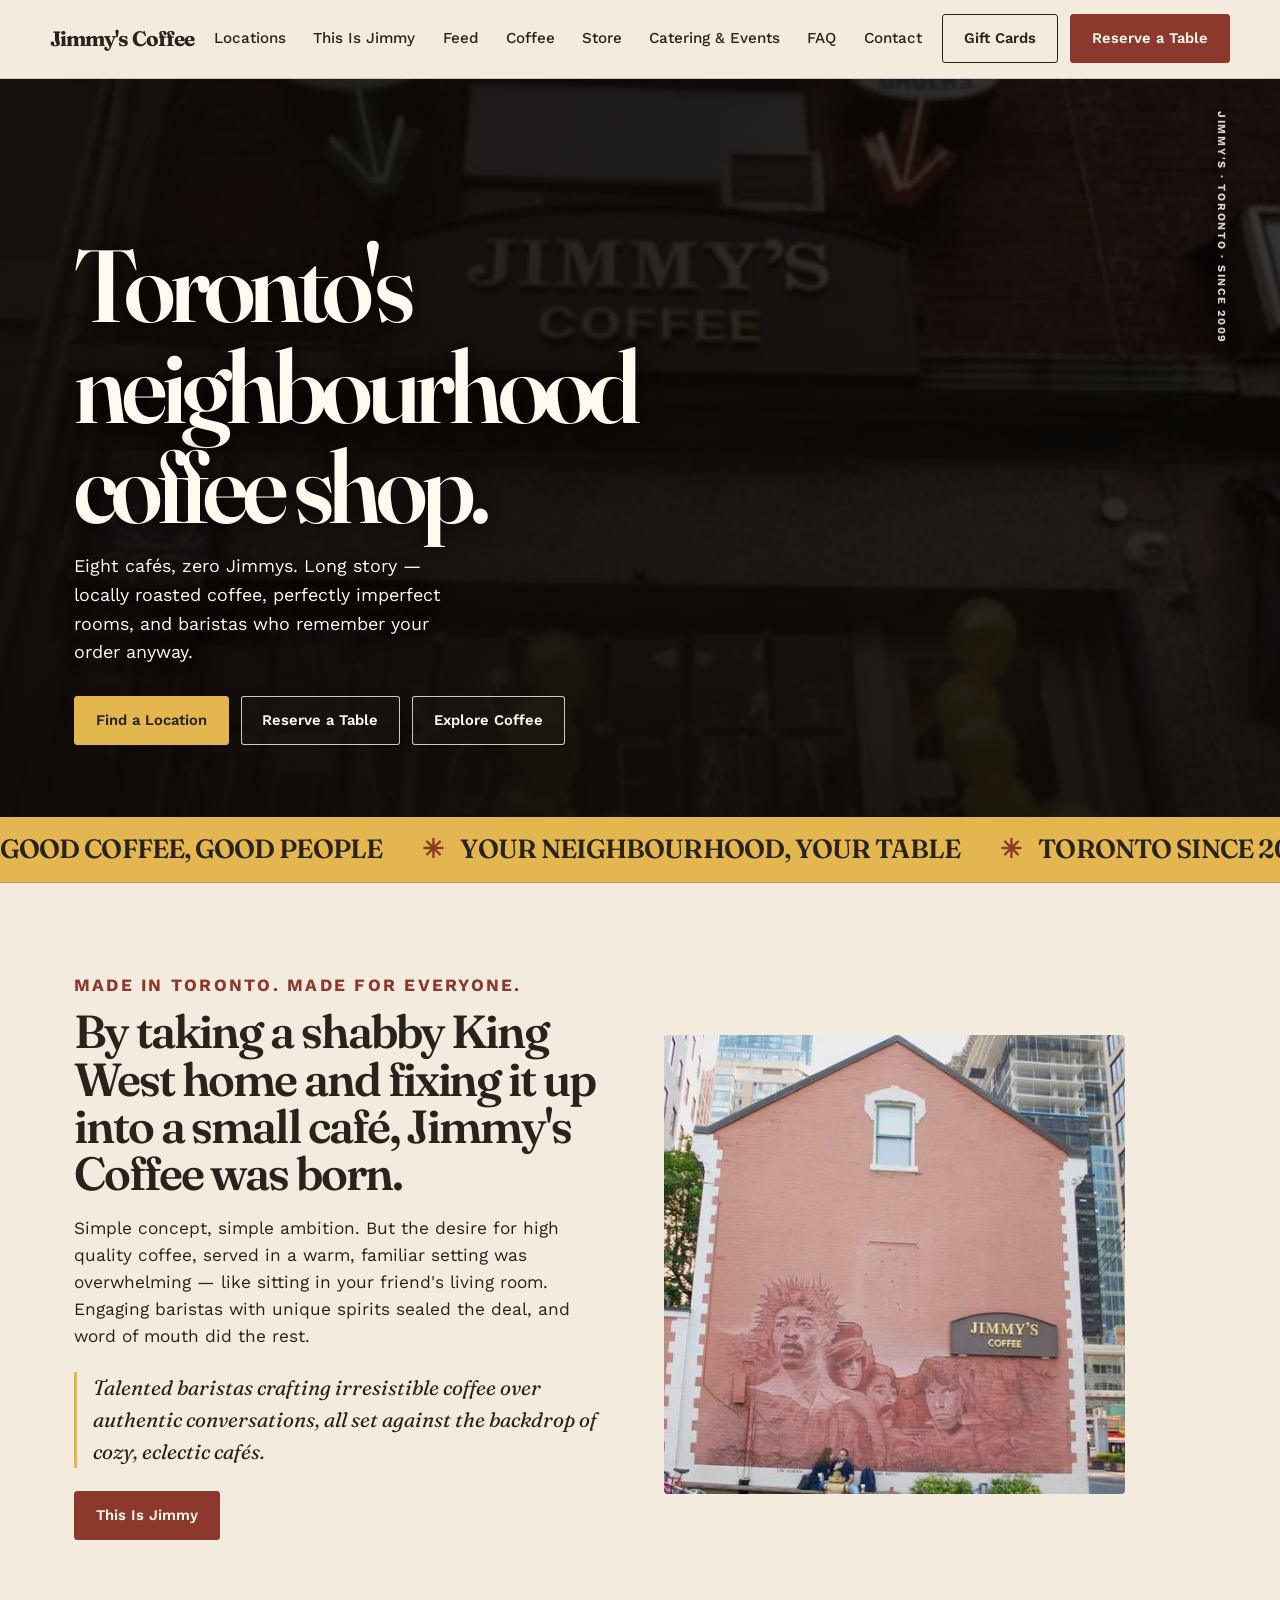
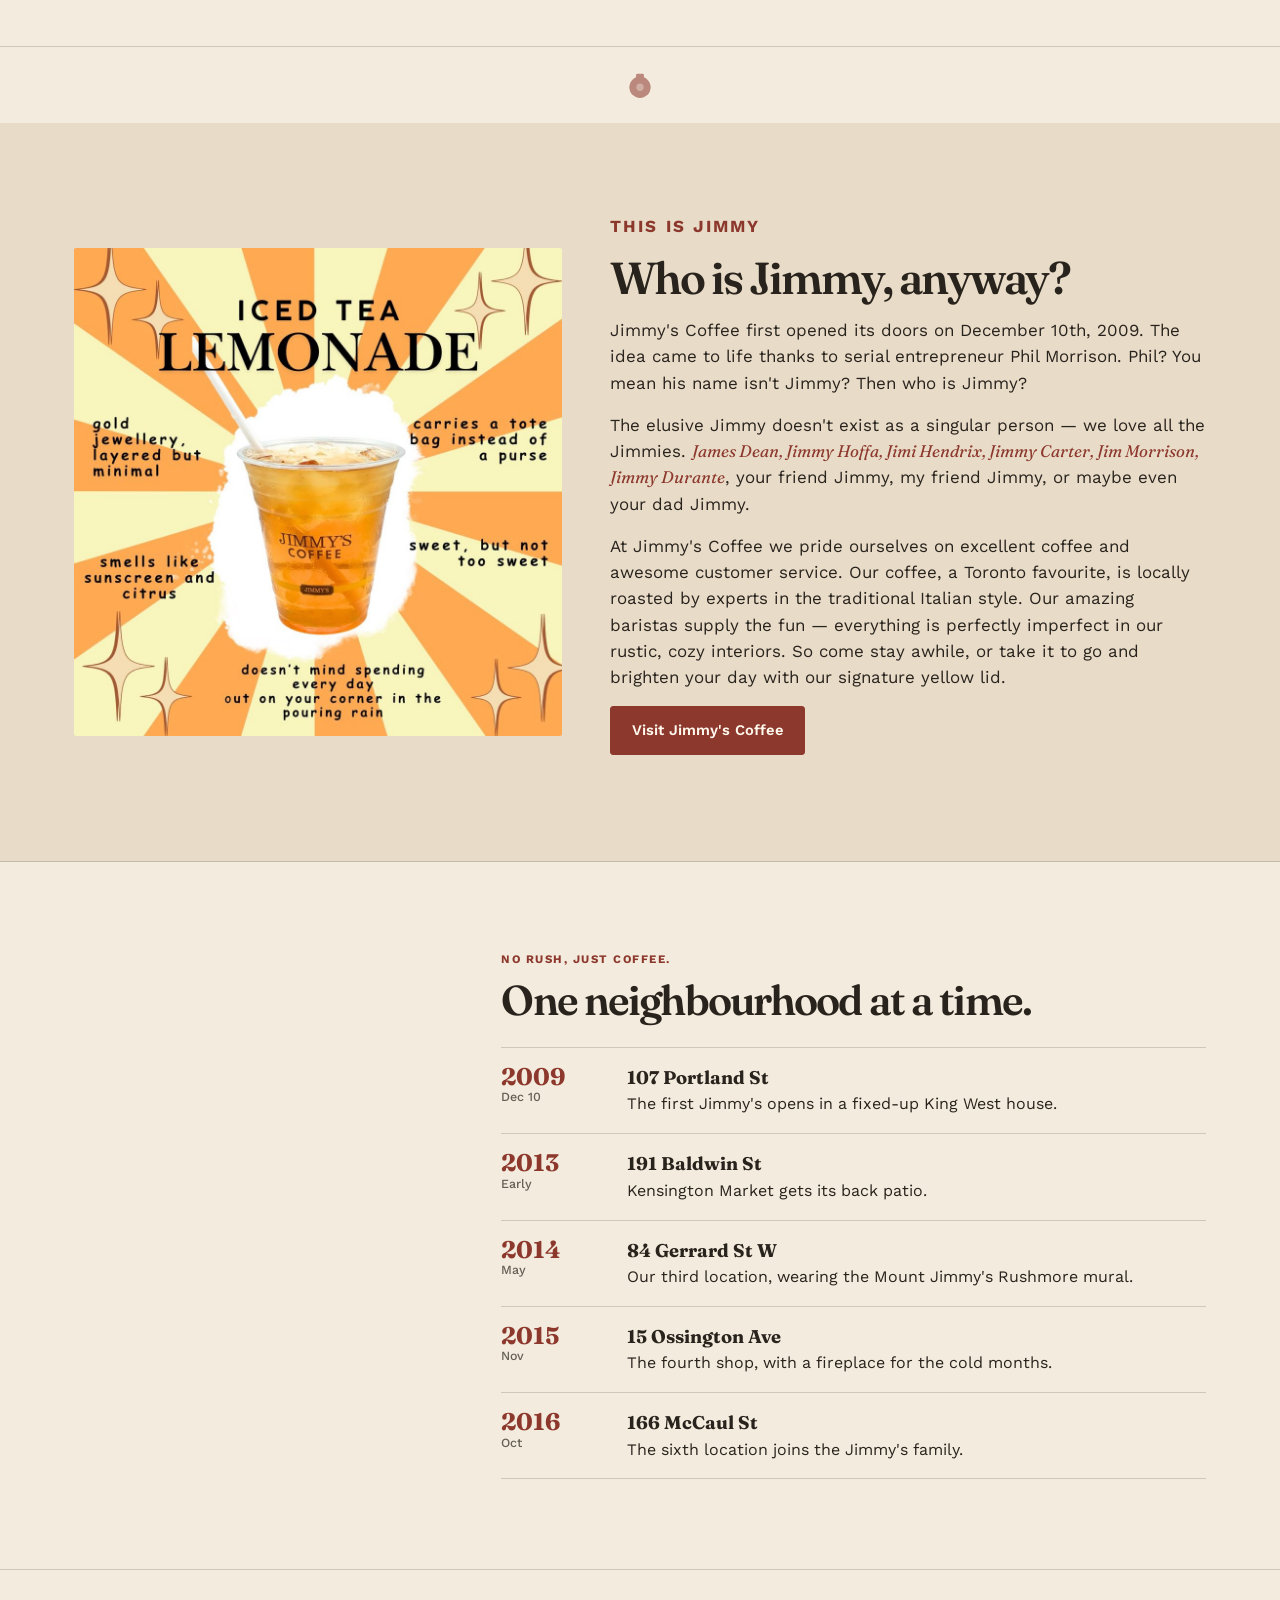
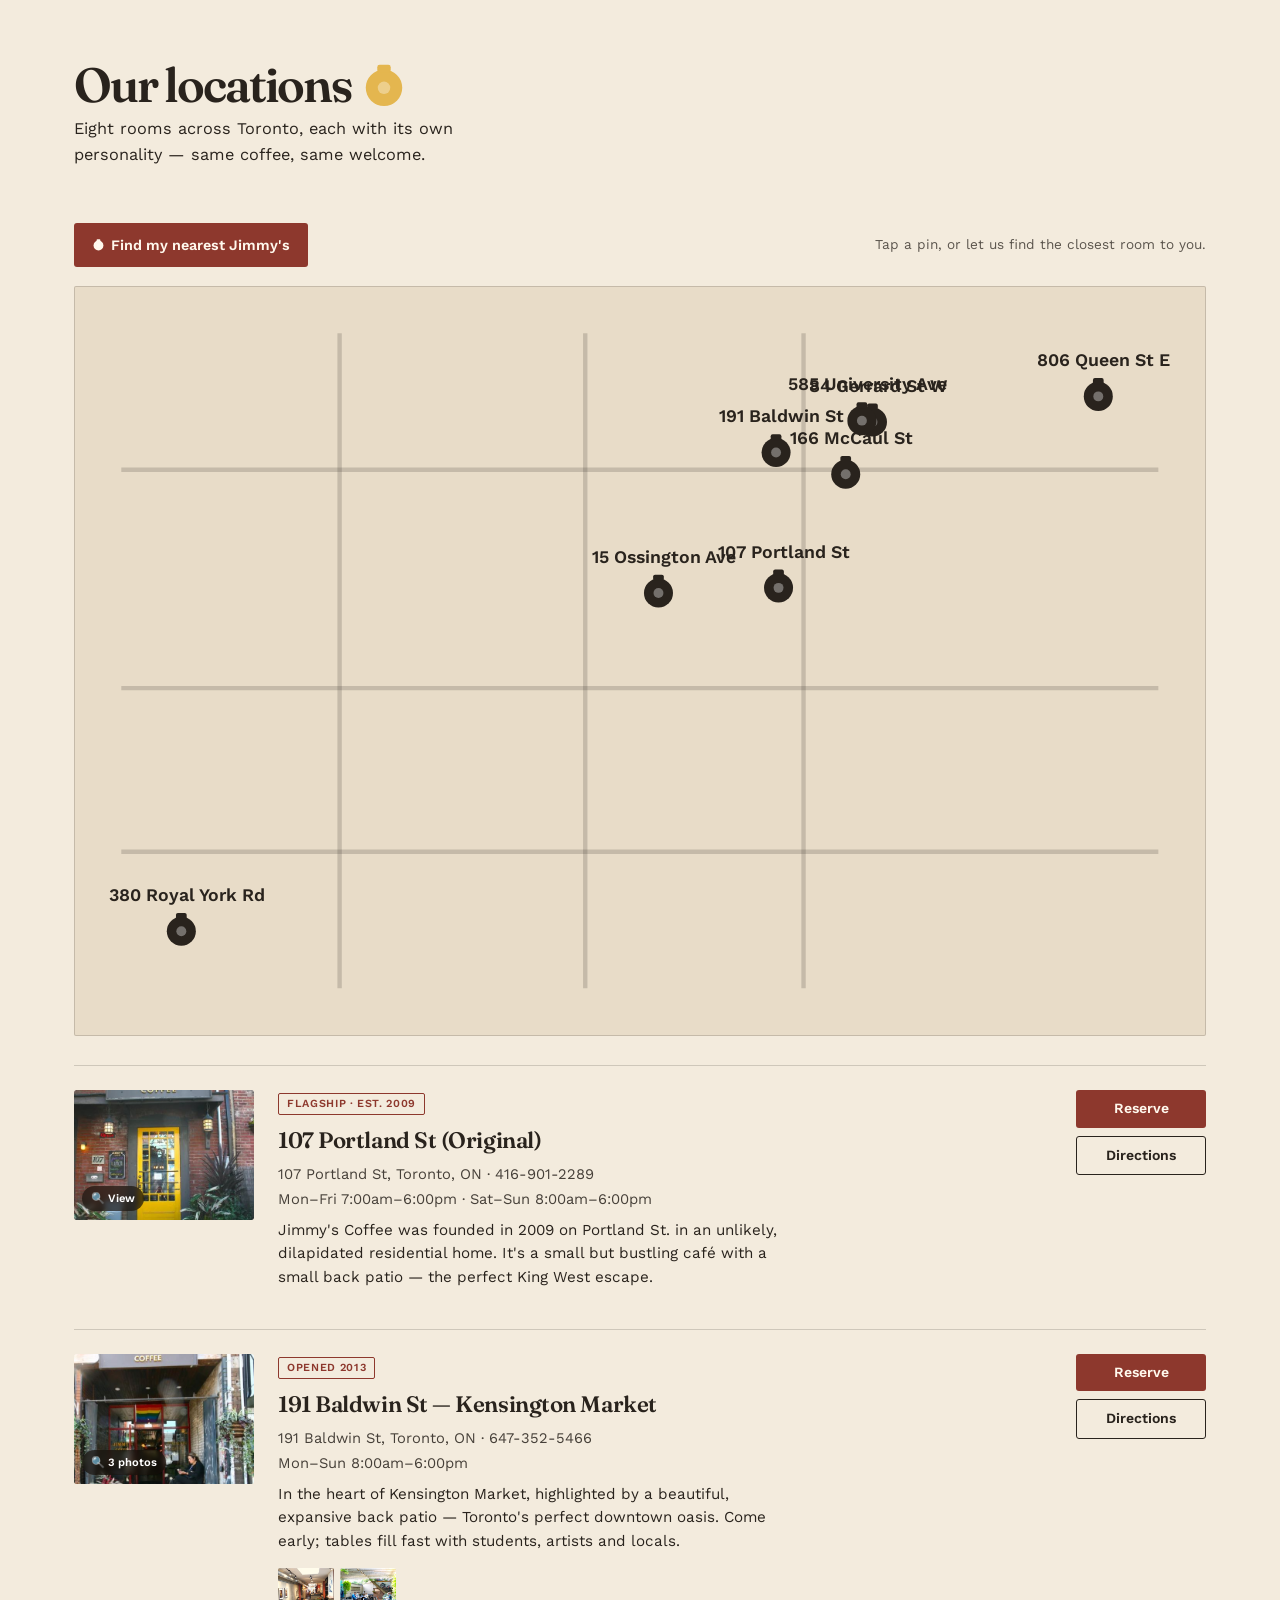
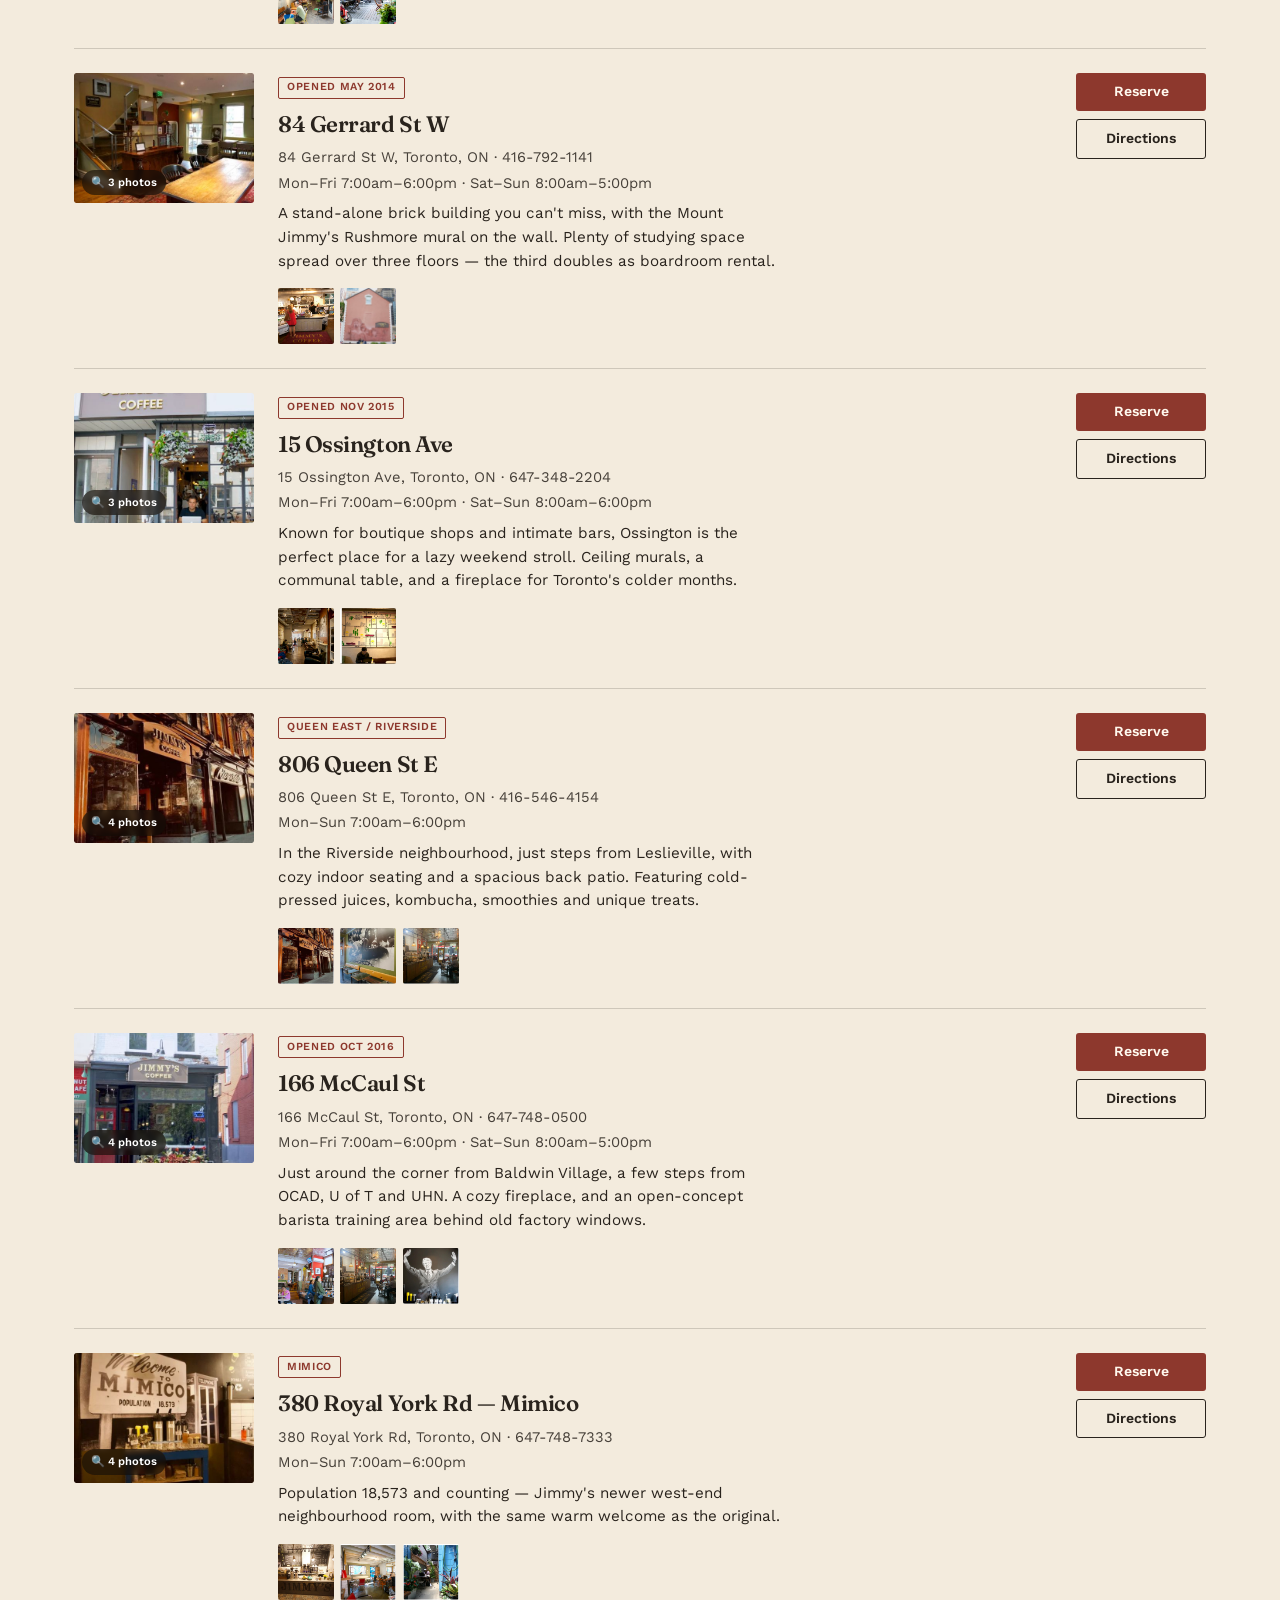
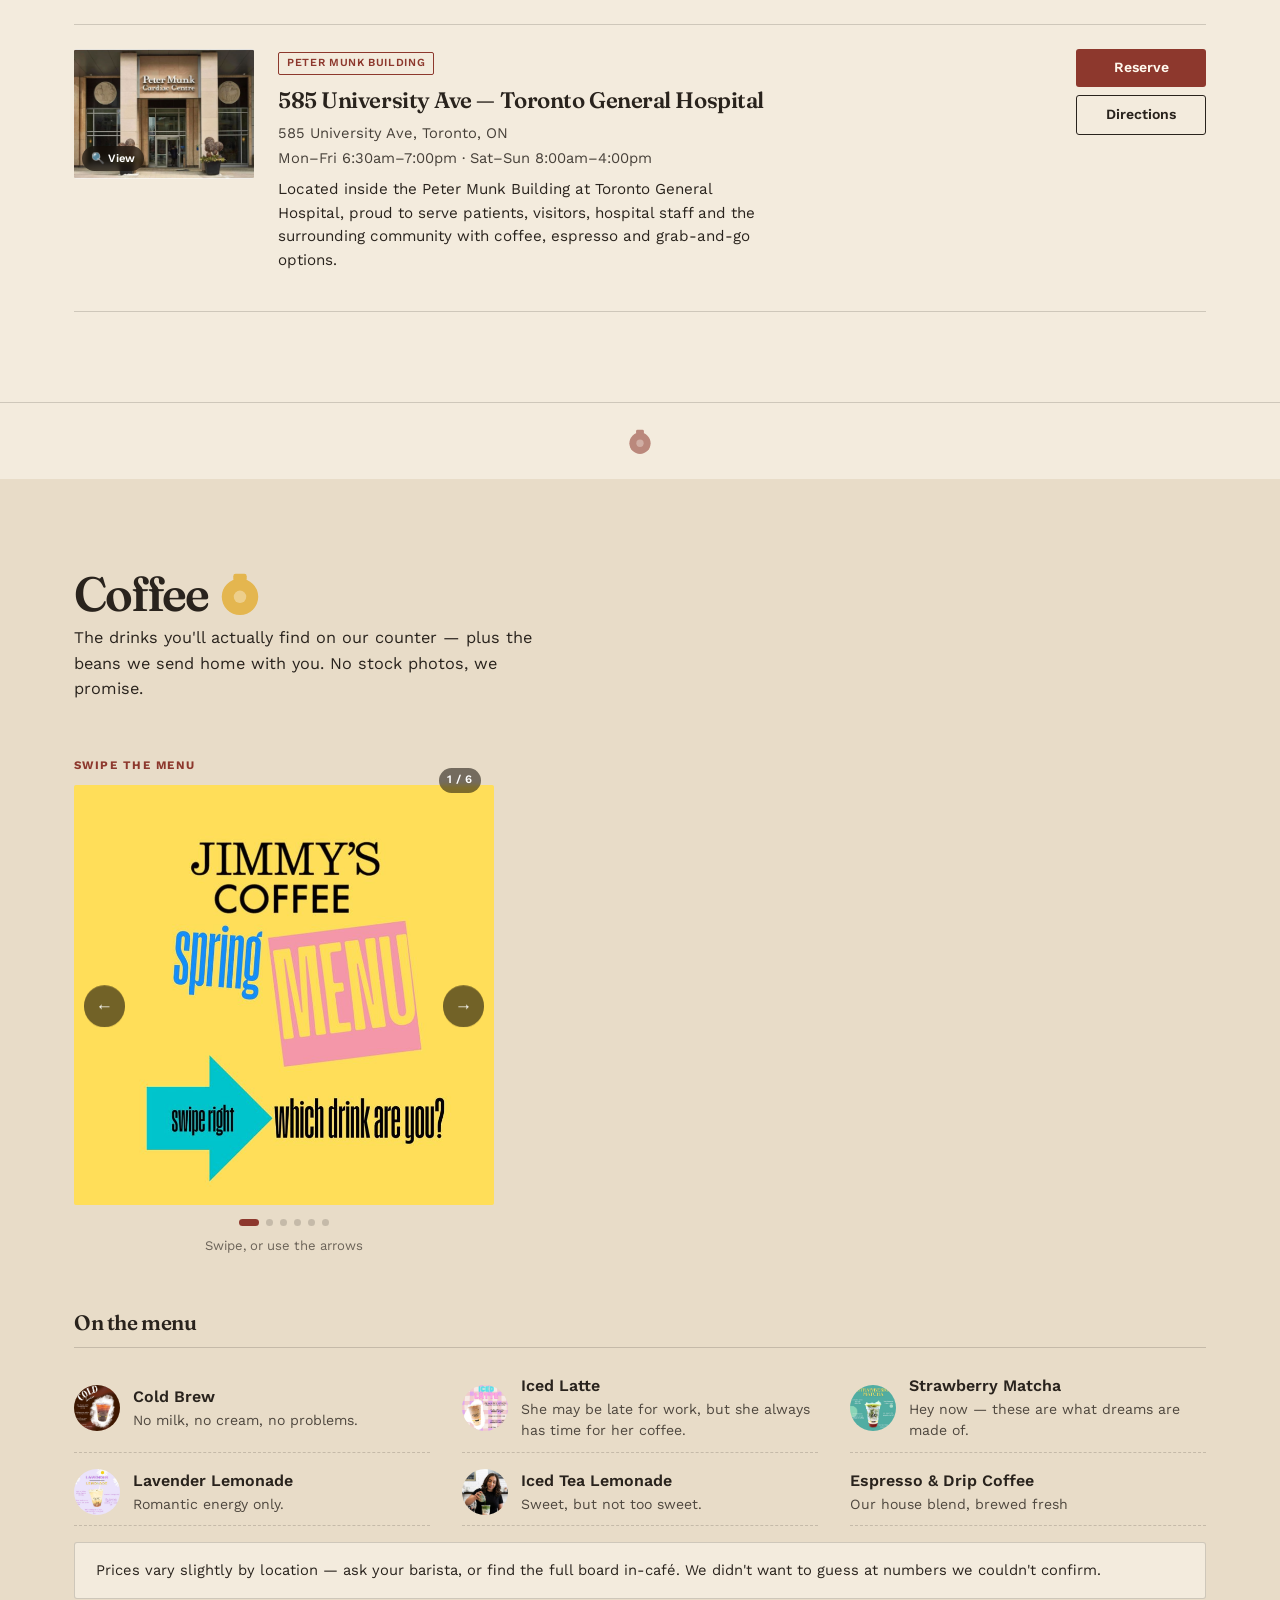
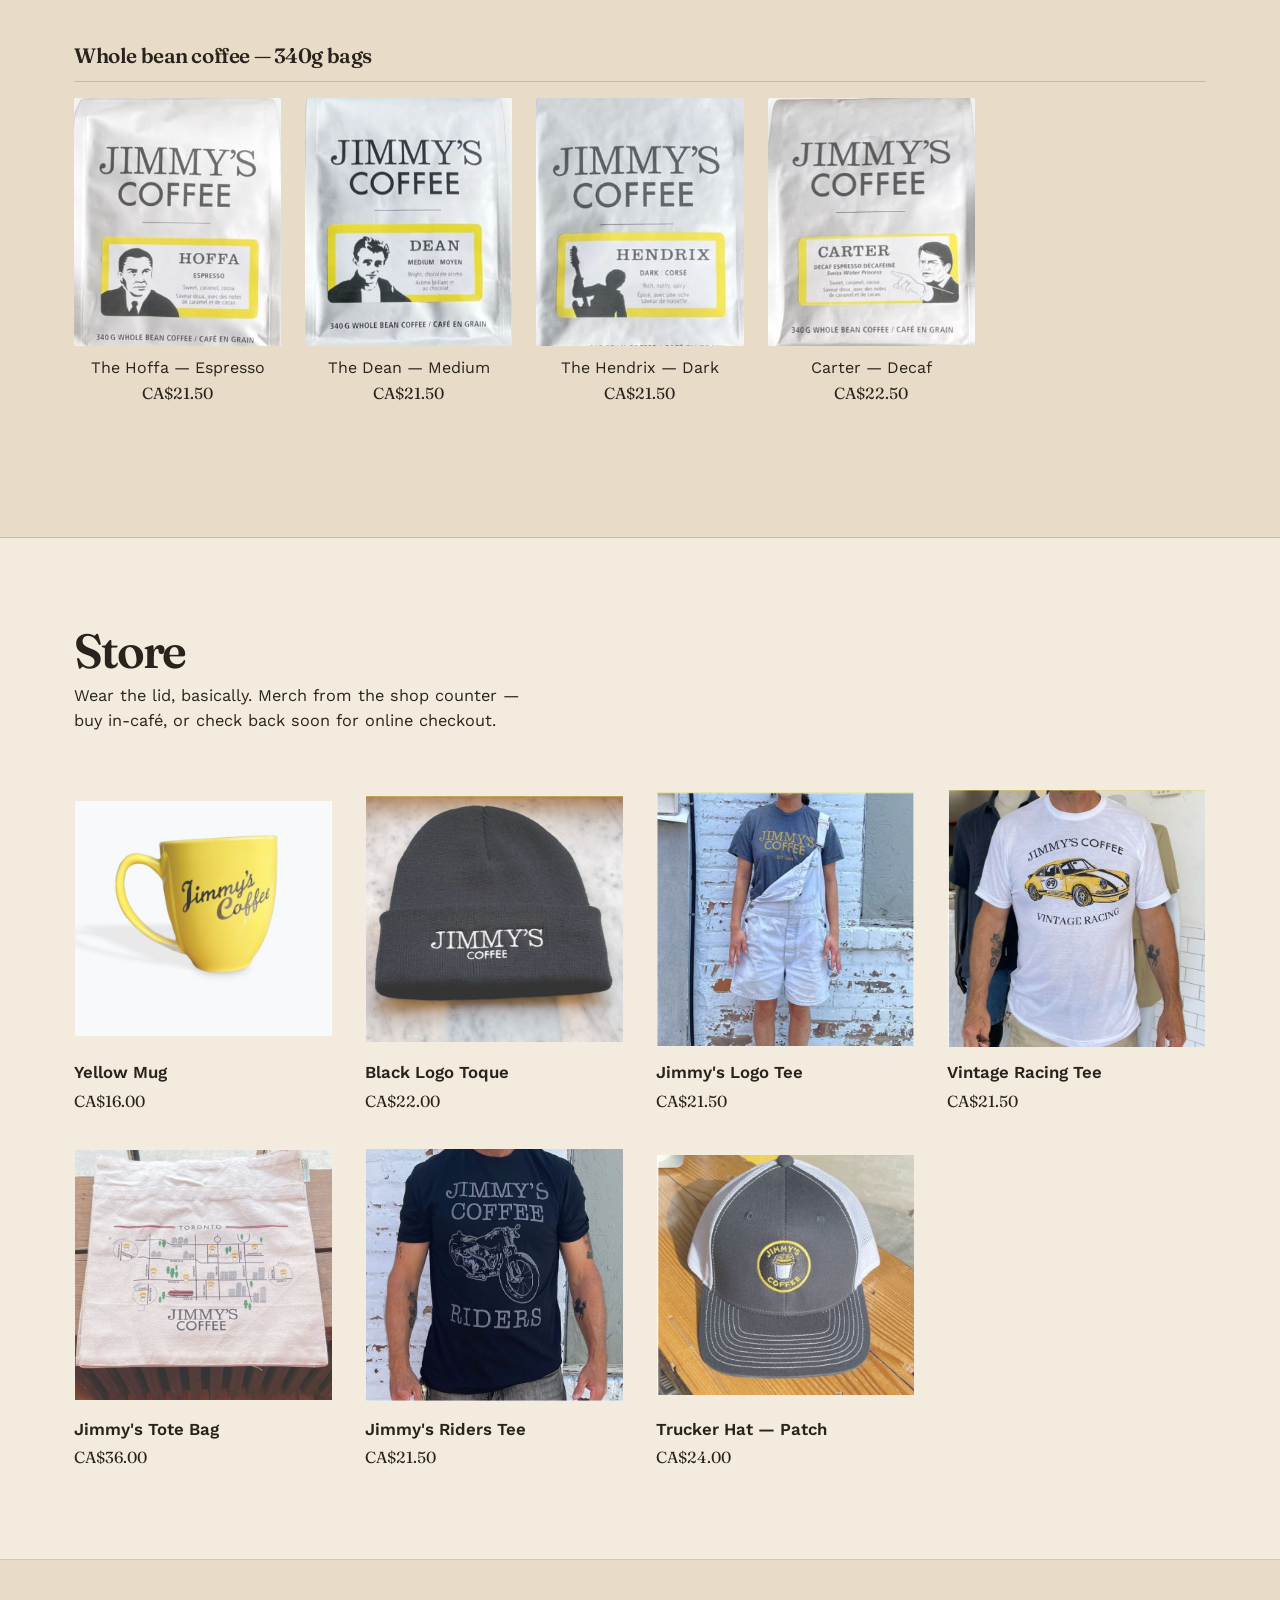
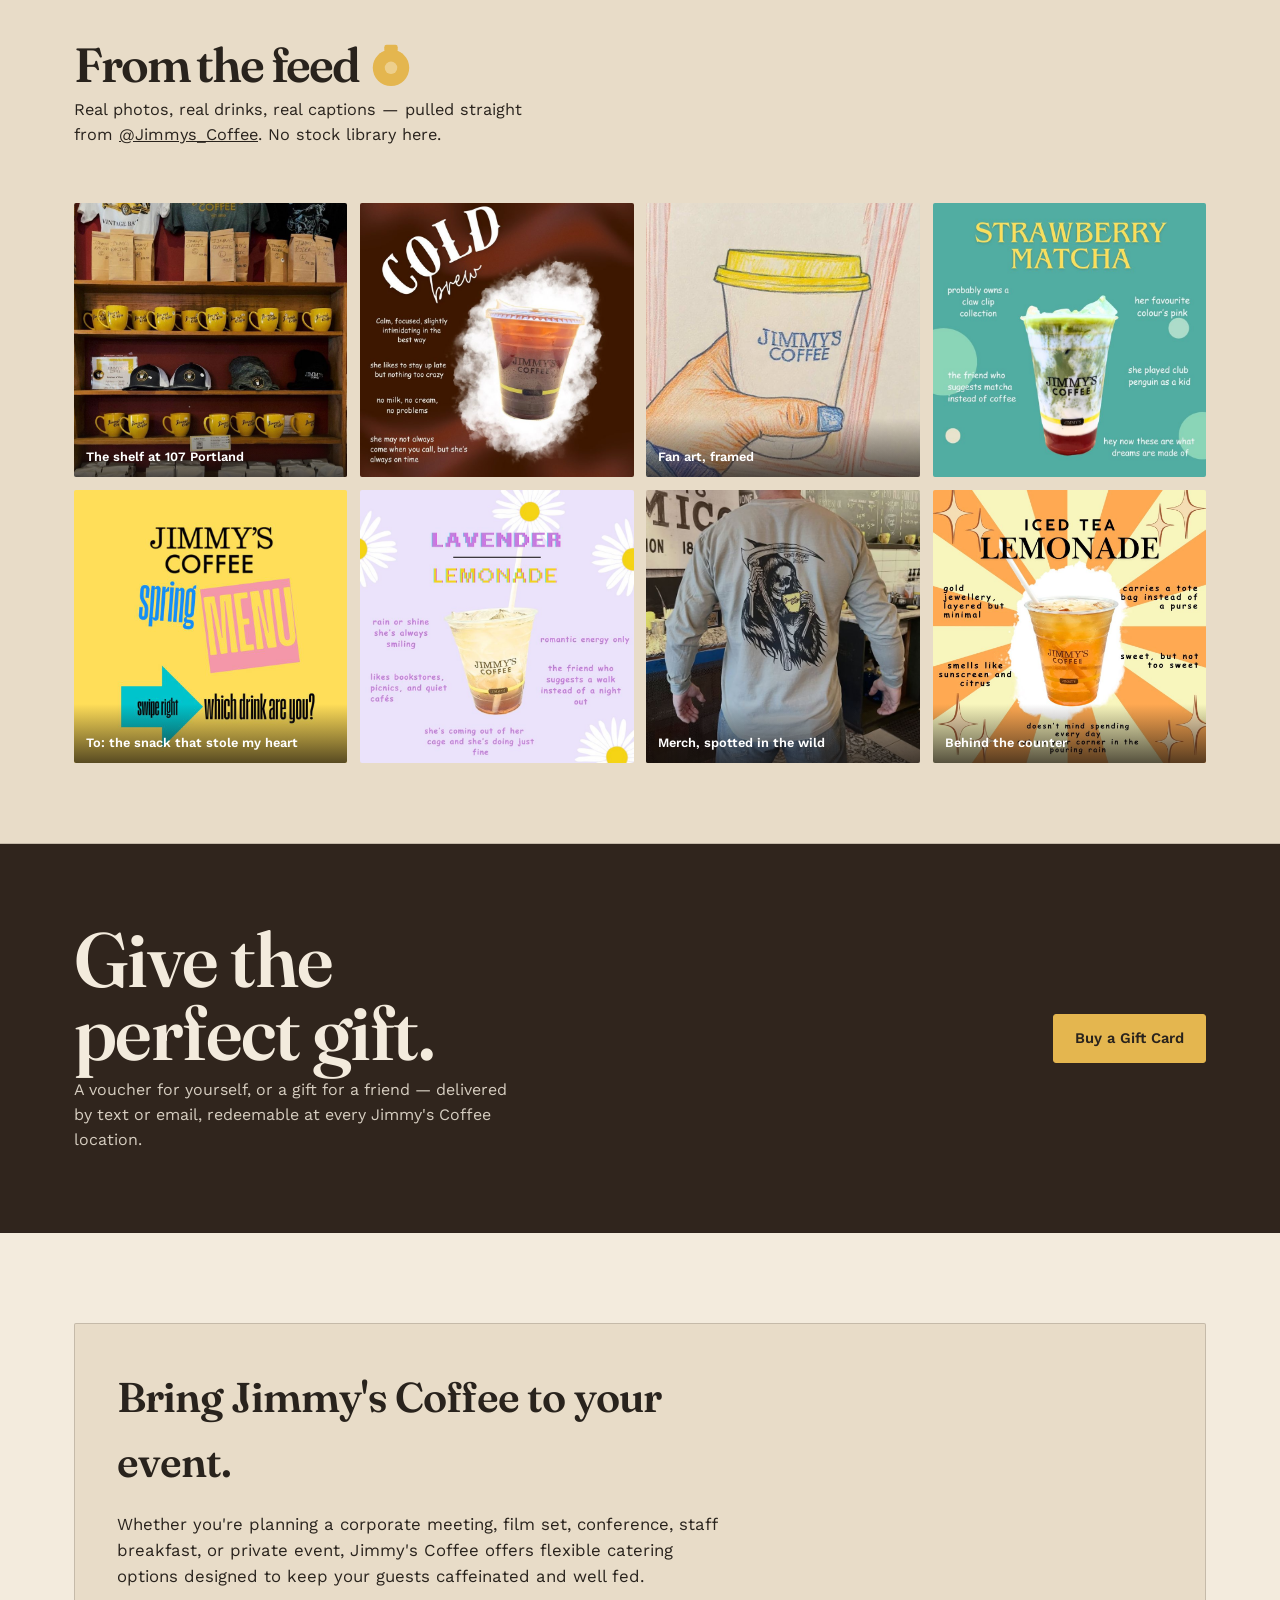
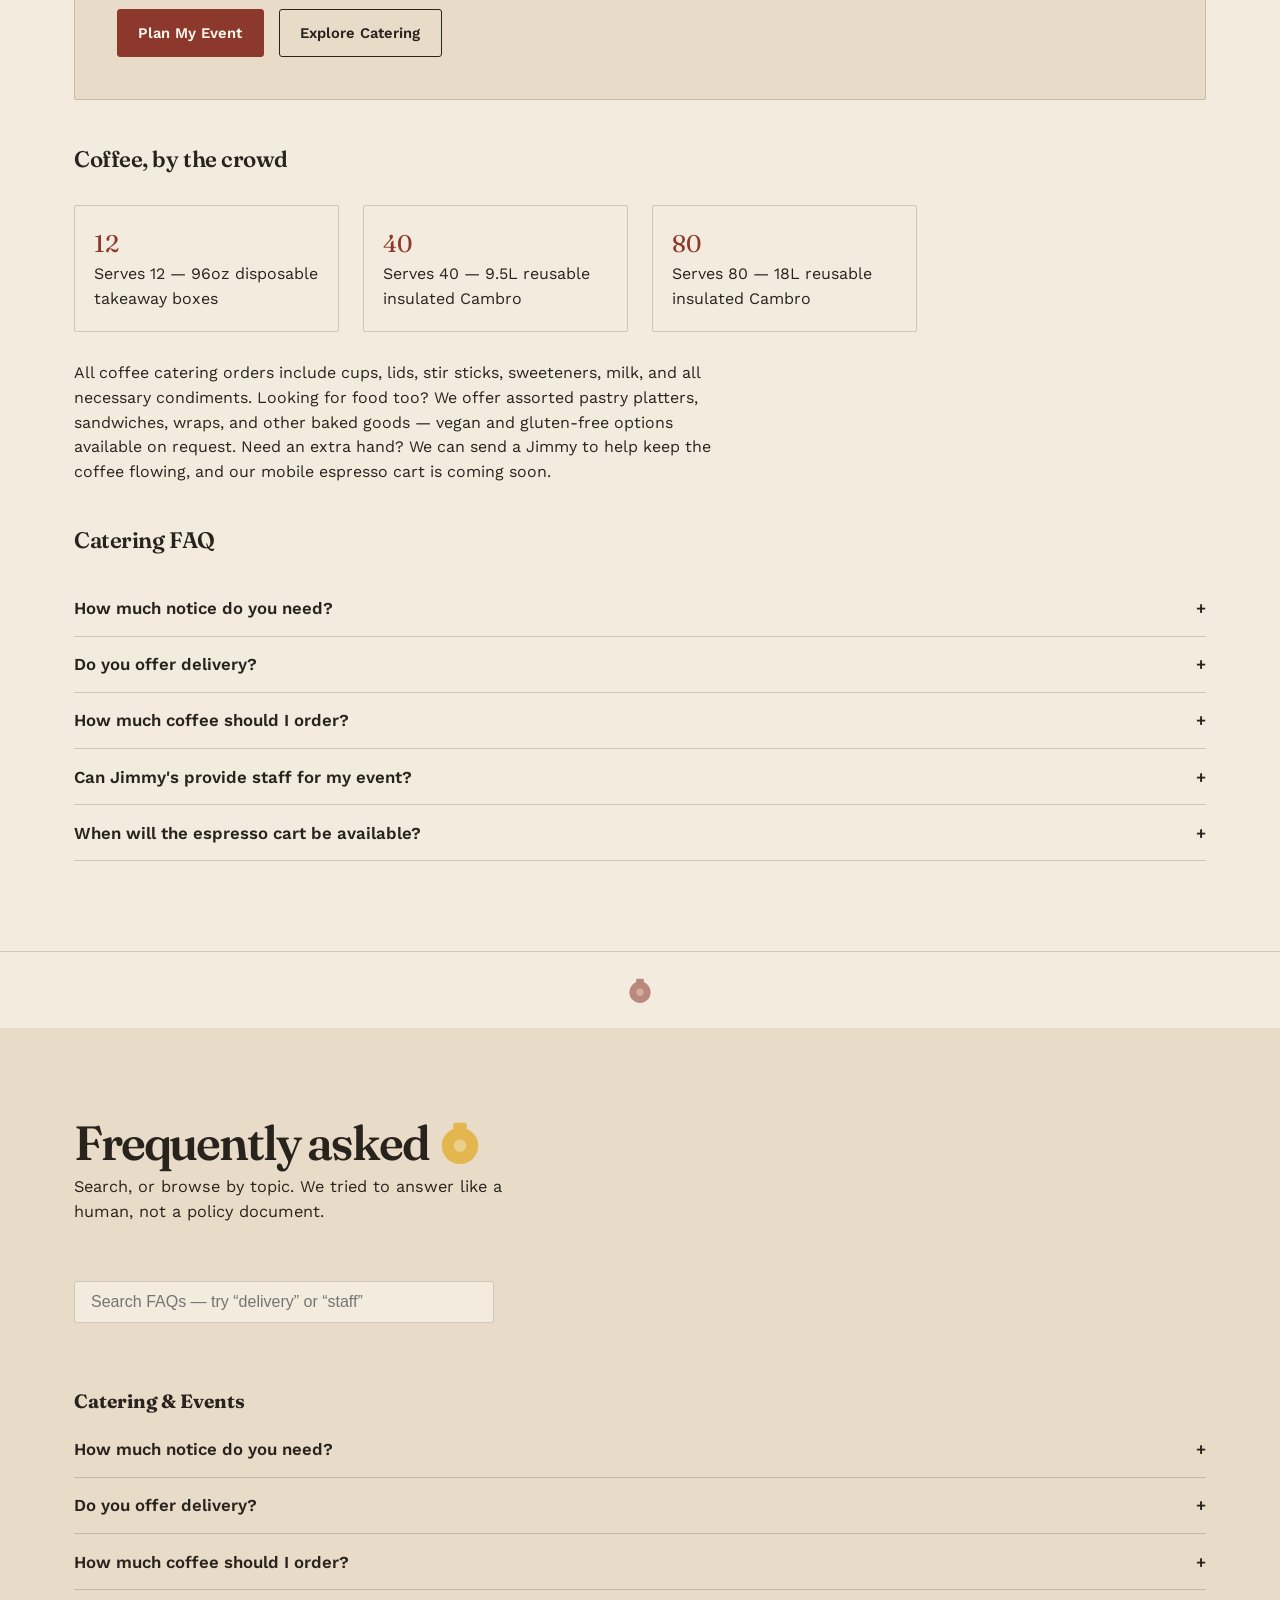
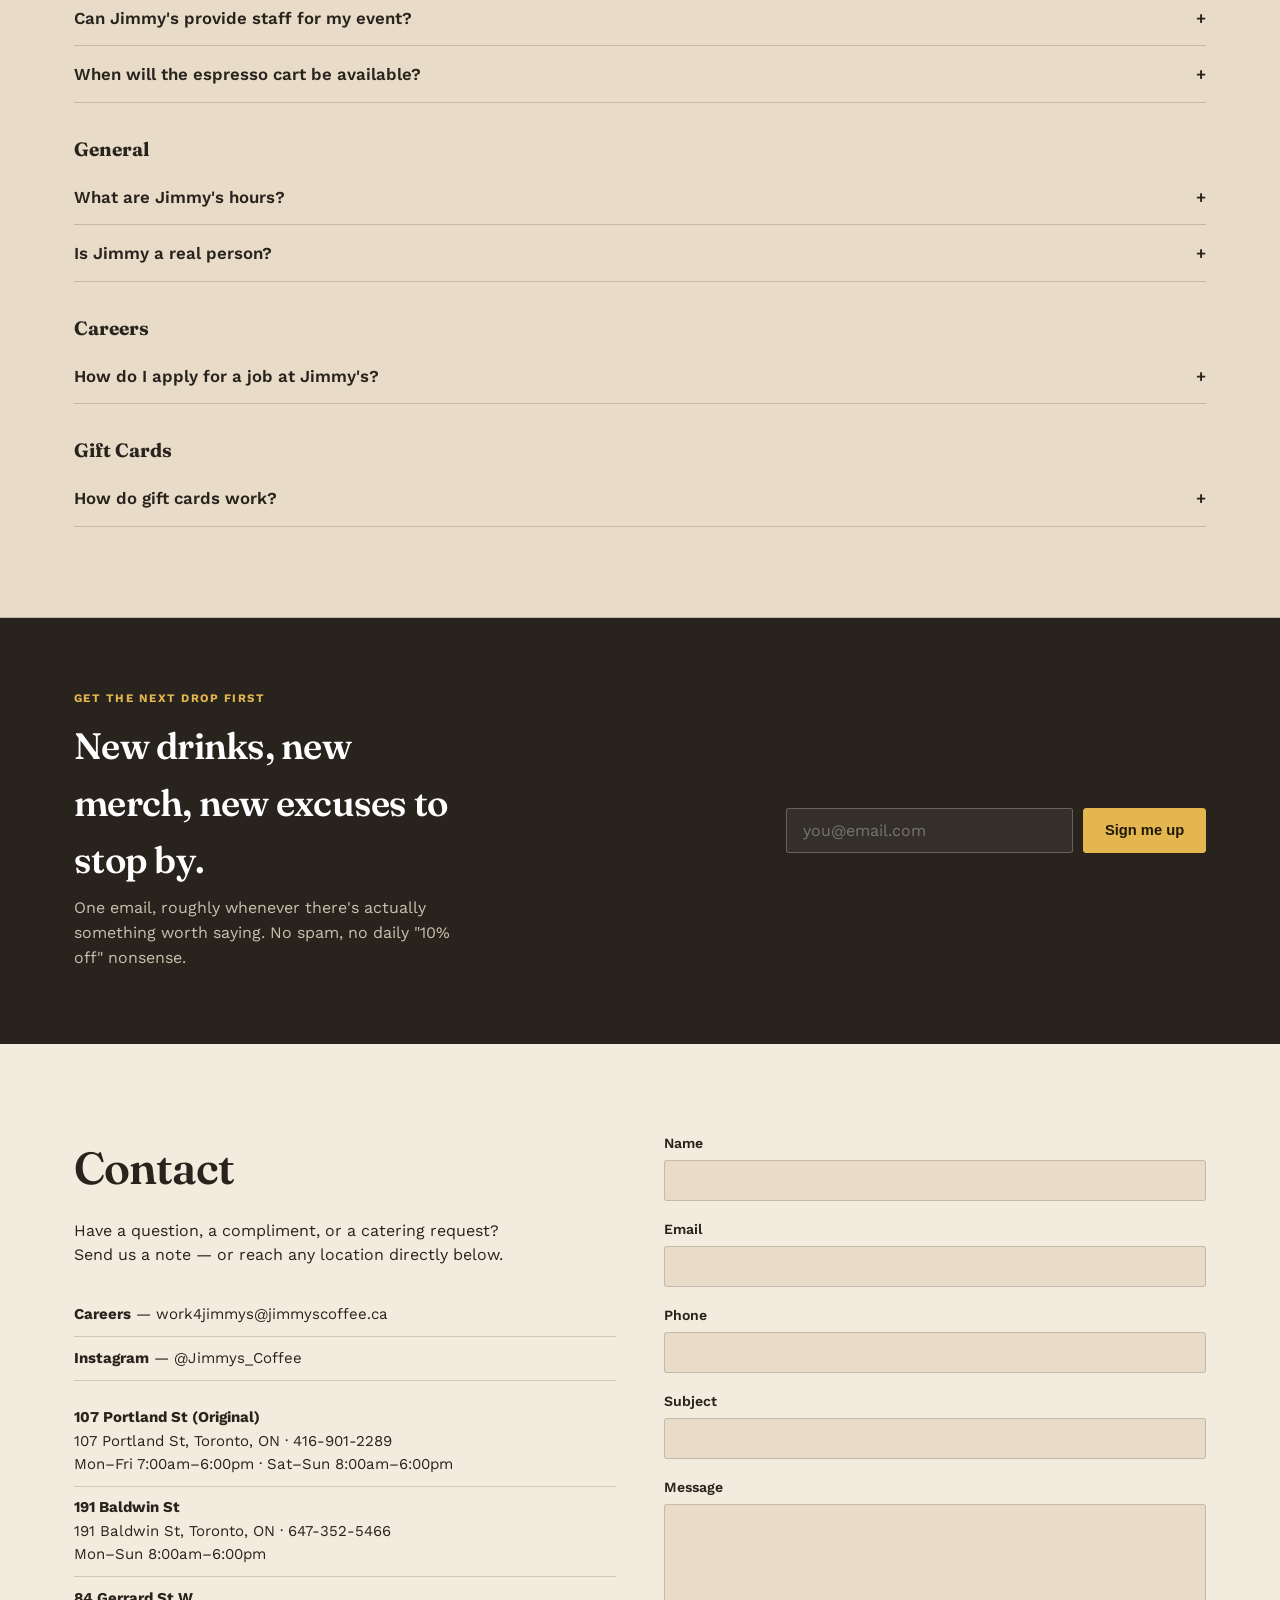
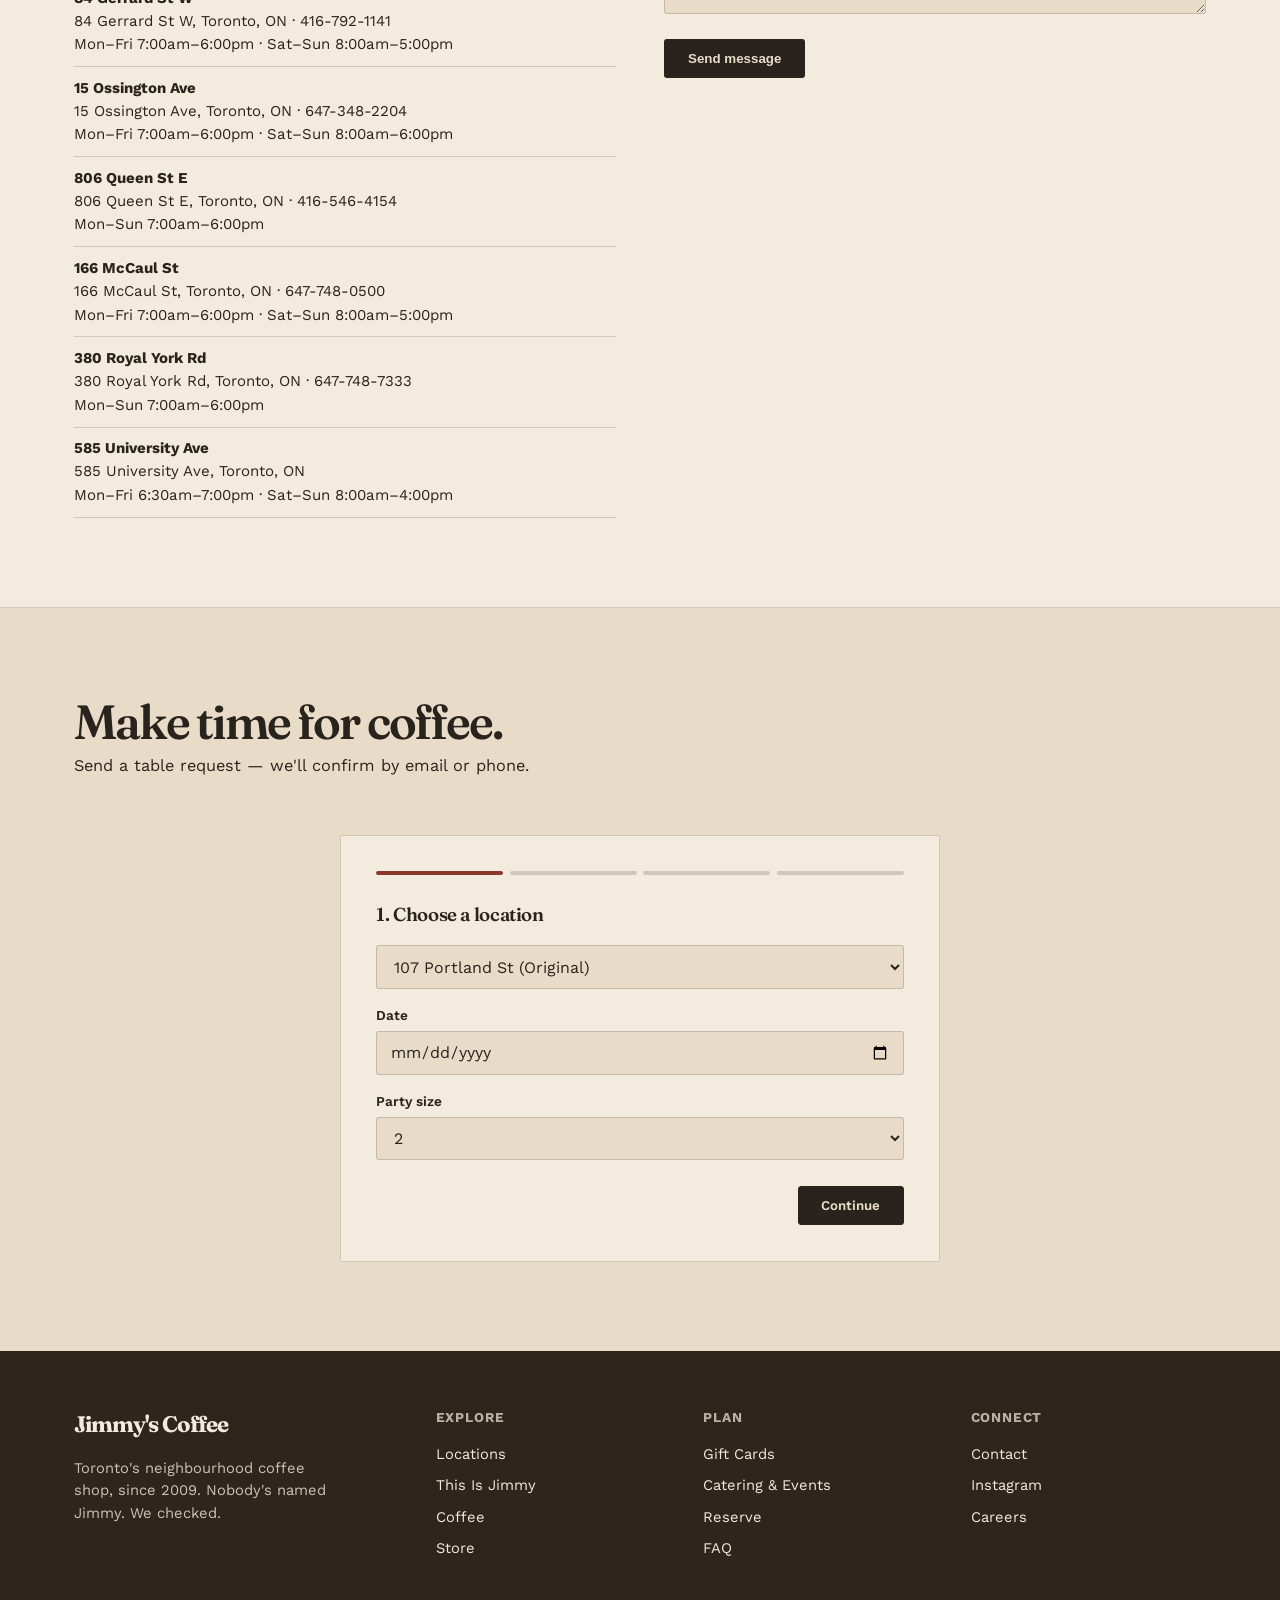
==== index.html @ 9bedfaf7 "Force hero text visibility above background graphics" ====
<!DOCTYPE html>
<html lang="en">
<head>
<meta charset="utf-8">
<meta name="viewport" content="width=device-width, initial-scale=1, viewport-fit=cover">
<title>Jimmy's Coffee — Toronto's Neighbourhood Coffee Shop</title>
<meta name="description" content="Jimmy's Coffee — eight neighbourhood cafés across Toronto since 2009. Locally roasted coffee, catering, gift cards, and a place to sit a while.">
<link rel="icon" href="data:image/svg+xml,<svg xmlns=%22http://www.w3.org/2000/svg%22 viewBox=%220 0 100 100%22><text y=%22.9em%22 font-size=%2290%22>☕</text></svg>">
<meta property="og:title" content="Jimmy's Coffee — Toronto's Neighbourhood Coffee Shop">
<meta property="og:description" content="Eight cafés across Toronto since 2009. Find a location, see the menu, or reserve a table.">
<meta property="og:image" content="images/hero.jpg">
<meta property="og:type" content="website">
<meta name="theme-color" content="#221B12">
<link rel="preconnect" href="https://fonts.googleapis.com">
<link rel="preconnect" href="https://fonts.gstatic.com" crossorigin>
<link href="https://fonts.googleapis.com/css2?family=Fraunces:opsz,wght@9..144,400;9..144,500;9..144,600;9..144,700&family=Work+Sans:wght@400;500;600;700&display=swap" rel="stylesheet">
<style>
:root{
  --cream:#F4ECDD; --paper:#FBF6EC; --ink:#221B12; --yellow:#F0B429; --brick:#B23B2E;
  --brown:#6B4A31; --line:rgba(34,27,18,.16);
  box-sizing:border-box; padding-top:env(safe-area-inset-top,0px); padding-bottom:env(safe-area-inset-bottom,0px);
}
@media (prefers-color-scheme:dark){
  :root:not([data-theme="light"]){--cream:#1B1712; --paper:#211B14; --ink:#F4ECDD; --line:rgba(244,236,221,.18)}
}
:root[data-theme="dark"]{--cream:#1B1712; --paper:#211B14; --ink:#F4ECDD; --line:rgba(244,236,221,.18)}
html{scroll-padding-top:76px}
*,*::before,*::after{box-sizing:inherit}
body{margin:0;background:var(--cream);color:var(--ink);font-family:"Work Sans",sans-serif;line-height:1.55}
h1,h2,h3,.display{font-family:"Fraunces",Georgia,serif;font-weight:600;letter-spacing:-.02em}
a{color:inherit}
img{max-width:100%;display:block}
:focus-visible{outline:3px solid var(--brick);outline-offset:2px}
.wrap{max-width:1180px;margin:0 auto;padding:0 1.5rem}
section{scroll-margin-top:76px}

/* NAV */
header.site{position:sticky;top:0;z-index:50;background:var(--cream);border-bottom:1px solid var(--line);transition:box-shadow .25s ease}
header.site.scrolled{box-shadow:0 4px 18px rgba(0,0,0,.08)}
.reveal{opacity:1;transform:none;transition:opacity .6s ease,transform .6s ease}
.reveal.in{opacity:1;transform:none}
@media (prefers-reduced-motion:reduce){.reveal{opacity:1;transform:none;transition:none}}
.nav{display:flex;align-items:center;justify-content:space-between;padding:.9rem 0}
.brand{font-family:"Fraunces",serif;font-weight:700;font-size:1.3rem;text-decoration:none;letter-spacing:-.01em}
.navlinks{display:flex;gap:1.7rem;list-style:none;margin:0;padding:0;align-items:center}
.navlinks a{text-decoration:none;font-size:.95rem;font-weight:500}
.navlinks a:hover{color:var(--brick)}
.cta{background:var(--ink);color:var(--paper);padding:.75rem 1.3rem;border-radius:3px;font-weight:600;text-decoration:none;font-size:.92rem;border:1px solid var(--ink);display:inline-flex;align-items:center;min-height:44px;touch-action:manipulation}
.cta.outline{background:transparent;color:var(--ink)}
.navright{display:flex;gap:.8rem;align-items:center}
.burger{display:none;background:none;border:0;font-size:1.5rem;cursor:pointer;color:var(--ink);width:44px;height:44px;align-items:center;justify-content:center}
.mobile-panel{display:none;position:fixed;inset:0;background:var(--cream);z-index:60;padding:1.5rem;flex-direction:column}
.mobile-panel.open{display:flex}
.mobile-panel ul{list-style:none;padding:0;margin:2rem 0;display:flex;flex-direction:column;gap:1.4rem;font-family:"Fraunces",serif;font-size:1.6rem}
.mobile-panel a{text-decoration:none}
.mobile-close{align-self:flex-end;background:none;border:0;font-size:1.8rem;cursor:pointer}
@media (max-width:880px){
  .navlinks{display:none}
  .burger{display:flex}
  .navright .cta.outline{display:none}
}

/* HERO */
.hero{position:relative;min-height:86vh;max-height:900px;display:flex;align-items:flex-end;overflow:hidden}
@media (max-width:600px) and (max-height:700px){.hero{min-height:100svh}}
.hero::after{content:"";position:absolute;left:0;right:0;bottom:0;height:40%;background:linear-gradient(to bottom, rgba(0,0,0,0), rgba(0,0,0,.55));pointer-events:none}
.hero img{position:absolute;inset:0;width:100%;height:100%;object-fit:cover;filter:brightness(.55)}
.hero-inner{position:relative;color:#F4ECDD;padding:3.5rem 0 4rem;width:100%}
.hero h1{font-size:clamp(2.6rem,7vw,5.2rem);line-height:.98;margin:0 0 1rem;color:#fff}
.hero p{max-width:38ch;font-size:1.2rem;margin:0 0 1.8rem;color:#f1e9d8}
.hero-ctas{display:flex;gap:.9rem;flex-wrap:wrap}
.hero .cta{background:var(--yellow);color:#201804;border-color:var(--yellow)}
.hero .cta.outline{background:transparent;color:#fff;border-color:#fff}

/* STORY */
.story{padding:5rem 0;border-bottom:1px solid var(--line)}
.story-grid{display:grid;grid-template-columns:1fr 1fr;gap:3rem;align-items:center}
.eyebrow{font-weight:600;color:var(--brick);margin:0 0 .6rem;font-size:.95rem}
.story h2{font-size:clamp(2rem,4vw,2.9rem);margin:0 0 1.1rem}
.story p{font-size:1.08rem;max-width:52ch}
.story blockquote{margin:1.4rem 0 0;font-family:"Fraunces",serif;font-style:italic;font-size:1.3rem;border-left:3px solid var(--yellow);padding-left:1rem}

/* JIMMY SECTION */
.jimmy{padding:5rem 0;background:var(--paper);border-bottom:1px solid var(--line)}
.jimmy-grid{display:grid;grid-template-columns:.9fr 1.1fr;gap:3rem;align-items:center}
.jimmy img{border-radius:3px}
.jimmy h2{font-size:clamp(2rem,4vw,2.8rem);margin:0 0 1rem}
.jimmy p{font-size:1.06rem;max-width:56ch;margin:0 0 1rem}
.names{font-family:"Fraunces",serif;font-style:italic;color:var(--brick);font-size:1.05rem}

/* SECTION HEADERS */
.sec-head{display:flex;justify-content:space-between;align-items:flex-end;gap:1rem;margin-bottom:2.2rem;flex-wrap:wrap}
.sec-head h2{font-size:clamp(2rem,4.5vw,3rem);margin:0}
.sec-head p{max-width:46ch;margin:.4rem 0 0;font-size:1.02rem}

/* LOCATIONS */
.locations{padding:5rem 0;border-bottom:1px solid var(--line)}

.feed-grid{display:grid;grid-template-columns:repeat(4,1fr);gap:.8rem}
.feed-tile{position:relative;aspect-ratio:1;border-radius:6px;overflow:hidden;background:var(--cream)}
.feed-tile img{width:100%;height:100%;object-fit:cover;display:block;transition:transform .4s ease}
.feed-tile:hover img{transform:scale(1.06)}
.feed-cap{position:absolute;left:0;right:0;bottom:0;padding:.6rem .7rem .5rem;font-size:.76rem;font-weight:600;color:#fff;background:linear-gradient(to top, rgba(0,0,0,.72), rgba(0,0,0,0));opacity:0;transition:opacity .25s}
.feed-tile:hover .feed-cap,.feed-tile:focus-within .feed-cap{opacity:1}
@media (max-width:760px){.feed-grid{grid-template-columns:repeat(2,1fr)}}

/* Neighbourhood map */
.map-wrap{position:relative;background:var(--paper);border:1px solid var(--line);border-radius:10px;padding:1.2rem;margin-bottom:1.8rem}
.map-svg{width:100%;height:auto;display:block;touch-action:manipulation}
.map-street{stroke:var(--line);stroke-width:1.6;fill:none}
.map-pin{cursor:pointer}
.map-pin circle.halo{r:13}
@media (pointer:coarse){.map-pin circle.halo{r:16}}
.map-pin circle.halo{fill:var(--yellow);opacity:0;transition:opacity .2s}
.map-pin:hover circle.halo,.map-pin:focus circle.halo,.map-pin.active circle.halo{opacity:.35}
.map-pin .lidshape{color:var(--ink)}
.map-pin.active .lidshape{color:var(--brick)}
.map-pin text{font-family:"Work Sans",sans-serif;font-size:6.5px;fill:var(--ink);font-weight:600;pointer-events:none}
.map-controls{display:flex;justify-content:space-between;align-items:center;flex-wrap:wrap;gap:.8rem;margin-bottom:1.2rem}
.geo-btn{background:var(--ink);color:var(--paper);border:0;padding:.7rem 1.1rem;border-radius:3px;font-weight:600;font-size:.9rem;cursor:pointer;font-family:inherit;display:inline-flex;align-items:center;gap:.4rem;min-height:44px;touch-action:manipulation}
.geo-btn:disabled{opacity:.6;cursor:wait}
.geo-status{font-size:.85rem;opacity:.75}
.sort-note{font-size:.8rem;opacity:.7}
.dist-badge{font-size:.72rem;font-weight:700;color:var(--brick);margin-left:.5rem}
.dist-badge:not(:empty)::before{content:"📍 "}
.loc-list{display:flex;flex-direction:column}
.loc{display:grid;grid-template-columns:180px 1fr auto;gap:1.6rem;align-items:start;padding:1.5rem 0;border-top:1px solid var(--line)}
.loc:last-child{border-bottom:1px solid var(--line)}
.loc img{width:180px;height:130px;object-fit:cover;border-radius:3px}
.loc .mini-gallery{display:flex;gap:.4rem;margin-top:.6rem}
.loc .mini-gallery img{width:56px;height:56px;border-radius:3px;cursor:zoom-in;transition:transform .15s,opacity .15s}
.loc .mini-gallery img:hover{transform:scale(1.06);opacity:.9}
.loc-photo{position:relative;cursor:zoom-in;border-radius:3px;overflow:hidden}
.loc-photo img{transition:transform .3s ease}
.loc-photo:hover img{transform:scale(1.04)}
.photo-count{position:absolute;left:.5rem;bottom:.5rem;background:rgba(20,15,8,.65);color:#fff;font-size:.7rem;font-weight:600;padding:.25rem .55rem;border-radius:20px;backdrop-filter:blur(2px);pointer-events:none}

/* Lightbox */
.lightbox{position:fixed;inset:0;background:rgba(10,8,5,.94);z-index:200;display:none;align-items:center;justify-content:center;padding:1rem}
.lightbox.open{display:flex}
.lightbox-inner{position:relative;max-width:min(92vw,900px);max-height:88vh;width:100%}
.lightbox-inner img{width:100%;height:100%;max-height:82vh;object-fit:contain;display:block;border-radius:4px}
.lb-close,.lb-prev,.lb-next{position:fixed;background:rgba(255,255,255,.12);border:1px solid rgba(255,255,255,.28);color:#fff;border-radius:50%;width:2.75rem;height:2.75rem;min-width:44px;min-height:44px;cursor:pointer;display:flex;align-items:center;justify-content:center;font-size:1.2rem;transition:background .2s;touch-action:manipulation}
.lb-close:hover,.lb-prev:hover,.lb-next:hover{background:rgba(255,255,255,.25)}
.lb-close{top:1.2rem;right:1.2rem}
.lb-prev{top:50%;left:1.2rem;transform:translateY(-50%)}
.lb-next{top:50%;right:1.2rem;transform:translateY(-50%)}
.lb-meta{position:absolute;left:0;right:0;bottom:-2.2rem;text-align:center;color:#fff;font-size:.85rem;opacity:.8}
@media (max-width:640px){.lb-prev{left:.4rem}.lb-next{right:.4rem}.lb-close{top:.5rem;right:.5rem}}
.loc h3{margin:0 0 .3rem;font-size:1.4rem}
.loc .meta{font-size:.92rem;opacity:.85;margin:.15rem 0}
.loc .desc{font-size:.95rem;max-width:56ch;margin-top:.5rem}
.loc .tag{display:inline-block;font-size:.75rem;font-weight:600;color:var(--brick);border:1px solid var(--brick);padding:.1rem .5rem;border-radius:20px;margin-bottom:.5rem}
.loc-actions{display:flex;flex-direction:column;gap:.5rem;min-width:130px}
.loc-actions a{font-size:.88rem;text-decoration:none;font-weight:600;text-align:center;padding:.5rem .8rem;border-radius:3px}
.loc-actions .reserve-btn{background:var(--ink);color:var(--paper)}
.loc-actions .dir-btn{border:1px solid var(--ink)}
@media (max-width:900px){
  .loc{grid-template-columns:1fr;}
  .loc-photo img, .loc img{width:100%;height:200px}
  .loc-actions{flex-direction:row}
  .loc-actions a{flex:1}
}

/* COFFEE */
.coffee{padding:5rem 0;background:var(--paper);border-bottom:1px solid var(--line)}

/* Swipe menu carousel */
.swipe-wrap{position:relative;margin:0 0 3.2rem;max-width:420px}
.swipe-track{display:flex;overflow-x:auto;scroll-snap-type:x mandatory;-webkit-overflow-scrolling:touch;border-radius:14px;box-shadow:0 18px 40px -18px rgba(0,0,0,.35);scrollbar-width:none}
.swipe-track::-webkit-scrollbar{display:none}
.swipe-card{flex:0 0 100%;scroll-snap-align:center;aspect-ratio:1/1;position:relative;background:var(--cream)}
.swipe-card img{width:100%;height:100%;object-fit:cover;display:block;user-select:none;-webkit-user-drag:none}
.swipe-nav{position:absolute;top:50%;transform:translateY(-50%);width:2.6rem;height:2.6rem;min-width:40px;min-height:40px;border-radius:50%;border:none;background:rgba(20,15,8,.6);color:#fff;font-size:1.1rem;cursor:pointer;display:flex;align-items:center;justify-content:center;backdrop-filter:blur(2px);transition:background .2s,transform .15s;touch-action:manipulation}
.swipe-nav:hover{background:rgba(20,15,8,.8)}
.swipe-nav:active{transform:translateY(-50%) scale(.92)}
.swipe-prev{left:.6rem}
.swipe-next{right:.6rem}
.swipe-dots{display:flex;justify-content:center;gap:.45rem;margin-top:.9rem}
.swipe-dots button{width:7px;height:7px;border-radius:50%;border:none;background:var(--line);padding:0;cursor:pointer;transition:background .2s,width .2s}
.swipe-dots button.active{background:var(--brick);width:20px;border-radius:5px}
.swipe-hint{text-align:center;font-size:.82rem;opacity:.65;margin-top:.6rem}
.swipe-count{position:absolute;top:.7rem;right:.8rem;background:rgba(20,15,8,.55);color:#fff;font-size:.72rem;font-weight:600;padding:.2rem .55rem;border-radius:20px;backdrop-filter:blur(2px)}
@media (min-width:600px){.swipe-nav{display:flex}}
@media (max-width:599px){.swipe-nav{width:2.2rem;height:2.2rem;font-size:.95rem}}
.menu-cat{margin-bottom:2.6rem}
.menu-cat h3{font-size:1.3rem;margin:0 0 1rem;padding-bottom:.5rem;border-bottom:1px solid var(--line)}
.menu-grid{display:grid;grid-template-columns:repeat(auto-fill,minmax(260px,1fr));gap:.4rem 2rem}
.menu-item{display:flex;justify-content:space-between;align-items:center;gap:1rem;padding:.6rem 0;border-bottom:1px dashed var(--line)}
.menu-item .left{display:flex;align-items:center;gap:.8rem}
.menu-item .left img{width:46px;height:46px;object-fit:cover;border-radius:50%;flex-shrink:0}
.menu-item .name{font-weight:600}
.menu-item .desc{font-size:.88rem;opacity:.8;font-weight:400;display:block}
.menu-item .price{font-family:"Fraunces",serif;white-space:nowrap}
.bean-grid{display:grid;grid-template-columns:repeat(auto-fill,minmax(180px,1fr));gap:1.5rem;margin-top:1rem}
.bean{text-align:center}
.bean img{border-radius:3px;margin-bottom:.6rem;aspect-ratio:5/6;object-fit:cover;width:100%}
.bean .price{font-family:"Fraunces",serif}
.note-box{background:var(--cream);border:1px solid var(--line);border-radius:3px;padding:1rem 1.3rem;font-size:.92rem;margin-top:1rem}

/* STORE */
.store{padding:5rem 0;border-bottom:1px solid var(--line)}
.prod-grid{display:grid;grid-template-columns:repeat(auto-fill,minmax(210px,1fr));gap:2rem}
.prod{text-align:left}
.prod .swatch{aspect-ratio:1;border-radius:3px;background:var(--paper);border:1px solid var(--line);display:flex;align-items:center;justify-content:center;margin-bottom:.7rem;overflow:hidden}
.prod .swatch img{width:100%;height:100%;object-fit:cover}
.prod h4{margin:0 0 .2rem;font-size:1.05rem;font-weight:600}
.prod .price{font-family:"Fraunces",serif}

/* GIFT */
.gift{padding:5rem 0;background:var(--ink);color:var(--paper);border-bottom:1px solid var(--line)}
.gift-inner{display:flex;justify-content:space-between;align-items:center;gap:2rem;flex-wrap:wrap}
.gift h2{font-size:clamp(1.8rem,4vw,2.6rem);margin:0 0 .5rem;color:#fff}
.gift p{max-width:44ch;opacity:.85;margin:0}
.gift .cta{background:var(--yellow);color:#201804;border-color:var(--yellow)}

/* EVENTS */
.events{padding:5rem 0;border-bottom:1px solid var(--line)}
.ev-hero{background:var(--paper);border:1px solid var(--line);border-radius:4px;padding:2.6rem;margin-bottom:2.6rem}
.ev-hero h2{font-size:clamp(1.9rem,4vw,2.6rem);margin:0 0 .8rem;max-width:20ch}
.ev-hero p{max-width:60ch;font-size:1.05rem}
.tier-grid{display:grid;grid-template-columns:repeat(auto-fill,minmax(220px,1fr));gap:1.5rem;margin:1.8rem 0}
.tier{border:1px solid var(--line);border-radius:4px;padding:1.2rem}
.tier .num{font-family:"Fraunces",serif;font-size:1.5rem;color:var(--brick)}
.faq-item{border-bottom:1px solid var(--line)}
.faq-q{width:100%;text-align:left;background:none;border:0;padding:1.1rem 0;font-size:1.05rem;font-weight:600;display:flex;justify-content:space-between;cursor:pointer;color:var(--ink);font-family:"Work Sans",sans-serif}
.faq-a{max-height:0;overflow:hidden;transition:max-height .25s ease}
.faq-a p{padding:0 0 1.1rem;margin:0;max-width:64ch;opacity:.9}
.faq-item.open .faq-a{max-height:220px}
.faq-item.open .faq-q .chev{transform:rotate(45deg)}
.chev{transition:transform .2s}

/* FAQ page */
.faq-sec{padding:5rem 0;background:var(--paper);border-bottom:1px solid var(--line)}
.faq-search{width:100%;max-width:420px;padding:.7rem 1rem;border:1px solid var(--line);border-radius:3px;font-size:1rem;margin-bottom:2rem;background:var(--cream);color:var(--ink)}
.faq-cat{font-weight:700;margin:2rem 0 .3rem;font-family:"Fraunces",serif;font-size:1.2rem}
.faq-empty{opacity:.7;font-style:italic;display:none}

/* CONTACT */
.contact{padding:5rem 0;border-bottom:1px solid var(--line)}
.contact-grid{display:grid;grid-template-columns:1fr 1fr;gap:3rem}
.cform label{display:block;font-size:.88rem;font-weight:600;margin:0 0 .3rem}
.cform .field{margin-bottom:1.1rem}
.cform input,.cform textarea{width:100%;padding:.65rem .8rem;border:1px solid var(--line);border-radius:3px;font-family:inherit;font-size:1rem;background:var(--paper);color:var(--ink)}
.cform textarea{min-height:110px;resize:vertical}
.cform button{background:var(--ink);color:var(--paper);border:0;padding:.75rem 1.5rem;border-radius:3px;font-weight:600;cursor:pointer}
.clist{list-style:none;padding:0;margin:0;font-size:.94rem}
.clist li{padding:.6rem 0;border-bottom:1px solid var(--line)}

/* RESERVE */
.reserve{padding:5rem 0;background:var(--paper)}
.rsv-box{max-width:600px;margin:0 auto;border:1px solid var(--line);border-radius:4px;padding:2.2rem;background:var(--cream)}
.rsv-steps{display:flex;gap:.4rem;margin-bottom:1.6rem}
.rsv-steps span{flex:1;height:4px;background:var(--line);border-radius:2px}
.rsv-steps span.active{background:var(--brick)}
.rsv-step{display:none}
.rsv-step.active{display:block}
.rsv-step h3{margin:0 0 1rem}
.rsv-box .field{margin-bottom:1rem}
.rsv-box label{display:block;font-size:.85rem;font-weight:600;margin-bottom:.3rem}
.rsv-box select,.rsv-box input{width:100%;padding:.65rem .8rem;border:1px solid var(--line);border-radius:3px;font-family:inherit;font-size:1rem;background:var(--paper);color:var(--ink)}
.time-grid{display:grid;grid-template-columns:repeat(3,1fr);gap:.6rem}
.time-grid button{padding:.55rem;border:1px solid var(--line);background:var(--paper);border-radius:3px;cursor:pointer;font-family:inherit;color:var(--ink)}
.time-grid button.sel{background:var(--ink);color:var(--paper);border-color:var(--ink)}
.rsv-nav{display:flex;justify-content:space-between;margin-top:1.6rem}
.rsv-nav button{padding:.7rem 1.4rem;border-radius:3px;font-weight:600;cursor:pointer;border:1px solid var(--ink);background:none;color:var(--ink);font-family:inherit}
.rsv-nav button.primary{background:var(--ink);color:var(--paper)}
.confirm-box{text-align:center}
.confirm-box .ref{font-family:"Fraunces",serif;font-size:1.4rem;color:var(--brick);margin:1rem 0}
.summary-row{display:flex;justify-content:space-between;padding:.5rem 0;border-bottom:1px dashed var(--line);font-size:.95rem}

/* FOOTER */
footer{padding:3.5rem 0 2.5rem}
.foot-grid{display:grid;grid-template-columns:1.4fr 1fr 1fr 1fr;gap:2rem;margin-bottom:2.5rem}
.foot-grid h5{font-size:.85rem;text-transform:uppercase;letter-spacing:.06em;margin:0 0 .9rem;opacity:.7}
.foot-grid ul{list-style:none;padding:0;margin:0;display:flex;flex-direction:column;gap:.55rem;font-size:.92rem}
.foot-grid a{text-decoration:none}
.foot-brand{font-family:"Fraunces",serif;font-weight:700;font-size:1.4rem;margin-bottom:.6rem}
.foot-bottom{display:flex;justify-content:space-between;flex-wrap:wrap;gap:1rem;border-top:1px solid var(--line);padding-top:1.5rem;font-size:.85rem;opacity:.75}
@media (max-width:900px){
  .foot-grid{grid-template-columns:1fr 1fr}
}
@media (max-width:760px){
  .story-grid,.jimmy-grid,.contact-grid{grid-template-columns:1fr}
}

.hero video{position:absolute;inset:0;width:100%;height:100%;object-fit:cover;filter:brightness(.5)}
@media (prefers-reduced-motion:reduce){.hero video{display:none}}
.tl{padding:5rem 0;border-bottom:1px solid var(--line)}
.tl-grid{display:grid;grid-template-columns:.7fr 1.3fr;gap:3rem;align-items:center}
.tl video{width:100%;max-height:560px;object-fit:cover;border-radius:4px;background:#111}
.tl h2{font-size:clamp(1.9rem,4vw,2.6rem);margin:0 0 1.6rem}
.tl ol{list-style:none;margin:0;padding:0}
.tl li{display:grid;grid-template-columns:110px 1fr;gap:1rem;padding:1rem 0;border-top:1px solid var(--line)}
.tl li:last-child{border-bottom:1px solid var(--line)}
.tl .yr{font-family:"Fraunces",serif;font-weight:700;font-size:1.5rem;color:var(--brick);line-height:1.1}
.tl .yr small{display:block;font-family:"Work Sans",sans-serif;font-size:.78rem;font-weight:500;color:var(--ink);opacity:.7}
.tl li p{margin:0;font-size:1rem}
.tl li strong{font-family:"Fraunces",serif;font-size:1.15rem;display:block}
@media (max-width:760px){.tl-grid{grid-template-columns:1fr}.tl video{max-height:420px}}

/* Signature lid motif */
.lid-icon{display:inline-block;width:1em;height:1em;vertical-align:-.12em}
.lid-badge{position:relative;display:inline-flex;align-items:center;justify-content:center}
.lid-big{position:absolute;z-index:0;opacity:.035;pointer-events:none;color:var(--yellow)}
@media (prefers-color-scheme:dark){.lid-big{opacity:.06}}
:root[data-theme="dark"] .lid-big{opacity:.06}
.sec-head h2 .lid-icon, h1 .lid-icon, h2 .lid-icon{color:var(--yellow)}
ul.lid-list{list-style:none;margin:0;padding:0}
ul.lid-list li{position:relative;padding-left:1.6rem;margin-bottom:.5rem}
ul.lid-list li::before{content:"";position:absolute;left:0;top:.35em;width:.9em;height:.9em;background:var(--yellow);border-radius:50%}
.divider-lid{display:flex;justify-content:center;padding:1.5rem 0}
.divider-lid svg{width:28px;height:28px;color:var(--brick);opacity:.55}
.skip{position:absolute;left:-999px;top:0;background:var(--yellow);padding:.6rem 1rem;z-index:100}
.skip:focus{left:1rem}

/* JIMMY'S COFFEE — unified visual system
   One source of truth for palette, image surfaces and motion. */
:root{
  --cream:#F3EBDD;
  --paper:#E8DCC8;
  --ink:#29231D;
  --yellow:#E4B64F;
  --brick:#8D382D;
  --brown:#5B4030;
  --line:rgba(41,35,29,.18);
  --jc-lime:#E4B64F;
  --jc-red:#8D382D;
}
html{scroll-behavior:smooth;scroll-padding-top:84px}
body{background:var(--cream);color:var(--ink);overflow-x:hidden}
::selection{background:var(--yellow);color:var(--ink)}
header.site{background:rgba(243,235,221,.97);backdrop-filter:blur(10px);border-bottom:1px solid var(--line)}
header.site.scrolled{box-shadow:0 8px 24px rgba(41,35,29,.08)}
.brand,.foot-brand{letter-spacing:-.045em}
.brand::before,.foot-brand::before{content:none!important;display:none!important}
.navlinks a{position:relative}
.navlinks a::after{background:var(--brick)}
.cta{border-radius:3px;transition:transform .22s ease,background-color .22s ease,border-color .22s ease,box-shadow .22s ease}
.cta:hover,.geo-btn:hover{transform:translateY(-2px)}
.cta,.geo-btn,.loc-actions .reserve-btn{background:var(--brick);border-color:var(--brick);color:#fff8ed}
.cta.outline,.loc-actions .dir-btn{background:transparent;color:var(--ink);border-color:var(--ink)}
.hero{min-height:min(82vh,820px);background:#30251d;isolation:isolate}
.hero::before{content:"JIMMY'S · TORONTO · SINCE 2009";position:absolute;z-index:2;top:2rem;right:clamp(1rem,4vw,4rem);color:#F3EBDD;font-size:.68rem;letter-spacing:.16em;font-weight:700;writing-mode:vertical-rl;opacity:.9;text-shadow:0 2px 12px rgba(0,0,0,.65)}
.hero::after{inset:0;height:auto;background:linear-gradient(90deg,rgba(20,14,10,.76) 0%,rgba(20,14,10,.52) 48%,rgba(20,14,10,.20) 100%),linear-gradient(0deg,rgba(20,14,10,.62),rgba(20,14,10,.08) 78%);z-index:1}
.hero img,.hero video{filter:brightness(.66) saturate(.78);transform:scale(1.025);animation:jc-hero-drift 24s ease-in-out infinite alternate}
.hero video{z-index:0}
.hero img{z-index:-1}
.hero-inner{z-index:4;padding:clamp(3rem,8vh,5.5rem) 1.5rem;position:relative;isolation:isolate}
.hero h1{position:relative;max-width:10ch;font-size:clamp(3.2rem,8vw,7rem);line-height:.94;letter-spacing:-.055em;text-wrap:balance;color:#fffaf0;text-shadow:0 3px 18px rgba(0,0,0,.45);animation:jc-title-in .8s cubic-bezier(.2,.75,.25,1) both}
.hero p{max-width:34ch;font-size:clamp(1rem,1.4vw,1.2rem);color:#fffaf0;text-shadow:0 2px 12px rgba(0,0,0,.55);animation:jc-fade-up .7s .12s both}
.hero-ctas{animation:jc-fade-up .7s .22s both}
.hero .cta{background:var(--yellow);color:#29231D;border-color:var(--yellow)}
.hero .cta.outline{background:rgba(41,35,29,.2);color:#fff8ed;border-color:rgba(255,248,237,.8)}
.story,.locations,.store,.events,.contact,.tl{background:var(--cream)}
.jimmy,.coffee,.faq-sec{background:var(--paper)}
.story,.jimmy,.locations,.coffee,.store,.events,.faq-sec,.contact,.reserve,.tl{padding-block:clamp(3.5rem,7vw,6.5rem)}
.eyebrow{color:var(--brick);letter-spacing:.13em;text-transform:uppercase;font-size:.72rem;font-weight:700}
.story h2,.jimmy h2,.sec-head h2,.tl h2{letter-spacing:-.045em;line-height:1.02}
.sec-head{margin-bottom:clamp(2rem,5vw,3.5rem)}
/* Images and their holders must not reveal the old coloured panels behind them. */
.story img,.jimmy img,.loc-photo img,.loc .mini-gallery img,.feed-tile img,
.swipe-card img,.bean img,.prod .swatch img,.menu-item .left img,.tl video{
  display:block;max-width:100%;background:transparent;box-shadow:none;
}
.story img,.jimmy img{border-radius:2px}
.story img,.jimmy img{object-fit:cover}
.feed-grid{gap:.8rem}
.feed-tile{background:transparent!important;border-radius:2px;overflow:hidden}
.feed-tile img{width:100%;height:100%;object-fit:cover;transition:transform .65s cubic-bezier(.2,.75,.25,1),filter .35s ease}
.feed-tile:hover img{transform:scale(1.045);filter:saturate(1.04)}
.feed-cap{opacity:1;padding:1.8rem .75rem .65rem;background:linear-gradient(0deg,rgba(24,18,13,.72),transparent);font-size:.8rem}
.loc{gap:1.5rem}
.loc-photo{background:transparent!important;border-radius:2px;overflow:hidden}
.loc-photo img,.loc .mini-gallery img{background:transparent!important;box-shadow:none!important;border-radius:2px}
.loc-photo img{transition:transform .45s ease}
.loc-photo:hover img{transform:scale(1.025)}
.loc .tag{border-radius:2px;text-transform:uppercase;letter-spacing:.06em;font-size:.68rem}
.map-wrap{border-radius:2px;background:var(--paper);box-shadow:none}
.swipe-track{border-radius:2px;box-shadow:none!important;overflow:hidden}
.swipe-card{background:transparent!important}
.swipe-card img{transition:transform .55s ease}
.swipe-track:hover .swipe-card img{transform:scale(1.015)}
.menu-item{transition:padding .2s ease,border-color .2s ease}
.menu-item:hover{border-color:var(--brick)}
.menu-item .left img{background:transparent!important;box-shadow:none!important}
.bean img{border-radius:2px;transition:transform .35s ease}
.bean:hover img{transform:translateY(-3px)}
.prod .swatch{border-radius:2px;overflow:hidden;box-shadow:none!important}
.prod .swatch:has(img){background:transparent!important;border-color:transparent!important}
.prod .swatch img{object-fit:contain}
.gift{background:#30251d!important;color:var(--cream)!important}
.gift h2{font-size:clamp(2.8rem,6vw,5.5rem);max-width:10ch;line-height:.95;color:var(--cream)}
.gift .cta{background:var(--yellow);color:var(--ink);border-color:var(--yellow)}
.ev-hero{border-radius:2px;border:1px solid var(--line);position:relative;overflow:hidden;background:var(--paper)}
.ev-hero::after{content:none}
.ev-hero>*{position:relative;z-index:1}
.tier{border-radius:2px;transition:transform .25s ease,border-color .25s ease}
.tier:hover{transform:translateY(-3px);border-color:var(--brick)}
.faq-item{transition:padding .2s ease}
.faq-item.open .faq-q{color:var(--brick)}
.faq-q{transition:color .2s ease}
.rsv-box{border-radius:2px;box-shadow:none!important}
.rsv-box .cta,.rsv-nav button{border-radius:3px}
footer{background:#30251d;color:var(--cream)}
footer a{transition:color .2s ease}
footer a:hover{color:var(--yellow)}
.jc-marquee{overflow:hidden;background:var(--yellow);color:var(--ink);padding:.75rem 0;border-bottom:1px solid var(--line)}
.jc-marquee-track{display:flex;width:max-content;align-items:center;animation:jc-marquee 34s linear infinite}
.jc-marquee span{font-family:"Fraunces",Georgia,serif;font-weight:600;font-size:clamp(1.1rem,2.2vw,1.65rem);letter-spacing:-.035em;white-space:nowrap;padding-right:1.4rem}
.jc-marquee .dot{font-family:Arial,sans-serif;color:var(--brick);padding:0 1.1rem}
.jc-progress{position:fixed;top:0;left:0;z-index:999;width:100%;height:2px;pointer-events:none}
.jc-progress span{display:block;width:0;height:100%;background:var(--brick);transform-origin:left center}
@keyframes jc-hero-drift{from{transform:scale(1.025) translate3d(-.25%,0,0)}to{transform:scale(1.075) translate3d(.25%,-.2%,0)}}
@keyframes jc-title-in{from{opacity:0;transform:translateY(24px)}to{opacity:1;transform:translateY(0)}}
@keyframes jc-fade-up{from{opacity:0;transform:translateY(12px)}to{opacity:1;transform:translateY(0)}}
@keyframes jc-marquee{to{transform:translateX(-50%)}}
@media(max-width:760px){
  .hero{min-height:78svh}
  .hero::before{top:1.1rem;right:1rem;font-size:.58rem}
  .hero h1{font-size:clamp(3.2rem,13vw,5.4rem);max-width:9ch}
  .feed-grid{gap:.55rem}
  .feed-tile{aspect-ratio:1}
  .story img,.jimmy img{box-shadow:none!important}
  .gift-inner{align-items:flex-start}
}
@media(prefers-reduced-motion:reduce){
  html{scroll-behavior:auto}
  *,*::before,*::after{animation-duration:.01ms!important;animation-iteration-count:1!important;scroll-behavior:auto!important;transition-duration:.01ms!important}
}

/* Text legibility and decorative-layer safeguards */
.reveal{opacity:1;transform:none}
.reveal.in{opacity:1;transform:none}
.reveal .wrap{position:relative;z-index:1}
.hero{color:#fffaf0}
.hero::after{pointer-events:none}
.hero-inner{position:relative;z-index:4;isolation:isolate}
.hero .hero-ctas{position:relative;z-index:5}
.hero .cta{box-shadow:0 3px 14px rgba(0,0,0,.16)}
@media(max-width:760px){
  .hero::after{background:linear-gradient(90deg,rgba(20,14,10,.72),rgba(20,14,10,.34)),linear-gradient(0deg,rgba(20,14,10,.68),rgba(20,14,10,.12) 82%)}
  .hero-inner{padding-block:4rem 3.25rem}
  .hero h1{max-width:9ch;font-size:clamp(3rem,12.5vw,5rem)}
}

/* FINAL HERO VISIBILITY FIX — force content above image/video on every viewport */
.hero{position:relative!important;isolation:isolate!important;overflow:hidden!important;background:#241a14!important}
.hero>img,.hero>video{position:absolute!important;inset:0!important;width:100%!important;height:100%!important;object-fit:cover!important;z-index:0!important;pointer-events:none!important}
.hero>img{filter:brightness(.42) saturate(.72)!important}
.hero>video{filter:brightness(.42) saturate(.72)!important}
.hero::before{z-index:2!important;pointer-events:none!important}
.hero::after{content:""!important;position:absolute!important;inset:0!important;height:auto!important;z-index:1!important;pointer-events:none!important;background:linear-gradient(90deg,rgba(16,11,8,.82) 0%,rgba(16,11,8,.64) 55%,rgba(16,11,8,.30) 100%),linear-gradient(0deg,rgba(16,11,8,.62) 0%,rgba(16,11,8,.06) 85%)!important}
.hero>.hero-inner,.hero .hero-inner{position:relative!important;z-index:5!important;isolation:isolate!important;width:100%!important;max-width:1180px!important;margin:0 auto!important;padding:clamp(3rem,8vh,5.5rem) 24px!important;opacity:1!important;visibility:visible!important;transform:none!important}
.hero h1,.hero p,.hero .hero-ctas,.hero .hero-ctas a{position:relative!important;z-index:6!important;opacity:1!important;visibility:visible!important;transform:none!important;animation:none!important;mix-blend-mode:normal!important}
.hero h1{display:block!important;color:#fffaf0!important;text-shadow:0 3px 22px rgba(0,0,0,.8)!important;line-height:.98!important}
.hero p{display:block!important;color:#fffaf0!important;text-shadow:0 2px 14px rgba(0,0,0,.9)!important;line-height:1.6!important}
.hero .hero-ctas{display:flex!important;flex-wrap:wrap!important;gap:.75rem!important}
.hero .hero-ctas a{display:inline-flex!important;align-items:center!important}
@media(max-width:760px){
 .hero{min-height:82svh!important;align-items:flex-end!important}
 .hero>.hero-inner,.hero .hero-inner{padding:4rem 24px 3.25rem!important}
 .hero h1{font-size:clamp(2.8rem,12vw,4.6rem)!important;max-width:10ch!important}
 .hero p{font-size:1rem!important;max-width:34ch!important}
}

</style>
</head>
<body>
<svg style="display:none" aria-hidden="true">
  <symbol id="lid" viewBox="0 0 100 100">
    <circle cx="50" cy="58" r="38" fill="currentColor"/>
    <rect x="36" y="10" width="28" height="16" rx="5" fill="currentColor"/>
    <circle cx="50" cy="58" r="13" fill="#fff" opacity=".35"/>
  </symbol>
</svg>

<a class="skip" href="#main">Skip to content</a>

<header class="site">
  <div class="wrap nav">
    <a class="brand" href="#home">Jimmy's Coffee</a>
    <nav aria-label="Primary">
      <ul class="navlinks">
        <li><a href="#locations">Locations</a></li>
        <li><a href="#jimmy">This Is Jimmy</a></li>
        <li><a href="#feed">Feed</a></li>
        <li><a href="#coffee">Coffee</a></li>
        <li><a href="#store">Store</a></li>
        <li><a href="#events">Catering &amp; Events</a></li>
        <li><a href="#faq">FAQ</a></li>
        <li><a href="#contact">Contact</a></li>
      </ul>
    </nav>
    <div class="navright">
      <a class="cta outline" href="#gift">Gift Cards</a>
      <a class="cta" href="#reserve">Reserve a Table</a>
      <button class="burger" aria-label="Open menu" onclick="document.getElementById('mpanel').classList.add('open')">☰</button>
    </div>
  </div>
</header>

<div class="mobile-panel" id="mpanel" role="dialog" aria-label="Mobile menu">
  <button class="mobile-close" aria-label="Close menu" onclick="document.getElementById('mpanel').classList.remove('open')">×</button>
  <ul>
    <li><a href="#locations" onclick="closeM()">Locations</a></li>
    <li><a href="#jimmy" onclick="closeM()">This Is Jimmy</a></li>
    <li><a href="#feed" onclick="closeM()">Feed</a></li>
    <li><a href="#coffee" onclick="closeM()">Coffee</a></li>
    <li><a href="#store" onclick="closeM()">Store</a></li>
    <li><a href="#events" onclick="closeM()">Catering &amp; Events</a></li>
    <li><a href="#faq" onclick="closeM()">FAQ</a></li>
    <li><a href="#contact" onclick="closeM()">Contact</a></li>
    <li><a href="#gift" onclick="closeM()">Gift Cards</a></li>
    <li><a href="#reserve" class="cta" onclick="closeM()" style="display:inline-block">Reserve a Table</a></li>
  </ul>
</div>

<main id="main">

<section class="hero" id="home">
  <img src="images/hero.jpg" alt="Jimmy's Coffee storefront at night, neon sign glowing above the door" loading="eager">
  <video autoplay muted loop playsinline preload="metadata" aria-hidden="true" src="videos/hero.mp4"></video>
  <div class="wrap hero-inner">
    <h1>Toronto's neighbourhood<br>coffee shop.</h1>
    <p>Eight cafés, zero Jimmys. Long story — locally roasted coffee, perfectly imperfect rooms, and baristas who remember your order anyway.</p>
    <div class="hero-ctas">
      <a class="cta" href="#locations">Find a Location</a>
      <a class="cta outline" href="#reserve">Reserve a Table</a>
      <a class="cta outline" href="#coffee">Explore Coffee</a>
    </div>
  </div>
</section>
<div class="jc-marquee" aria-label="Jimmy's Coffee — coffee, community, Toronto">
  <div class="jc-marquee-track" aria-hidden="true">
    <span>GOOD COFFEE, GOOD PEOPLE</span><span class="dot">✳</span><span>YOUR NEIGHBOURHOOD, YOUR TABLE</span><span class="dot">✳</span><span>TORONTO SINCE 2009</span><span class="dot">✳</span>
    <span>GOOD COFFEE, GOOD PEOPLE</span><span class="dot">✳</span><span>YOUR NEIGHBOURHOOD, YOUR TABLE</span><span class="dot">✳</span><span>TORONTO SINCE 2009</span><span class="dot">✳</span>
  </div>
</div>

<section class="reveal story">
  <div class="wrap story-grid">
    <div>
      <p class="eyebrow">Made in Toronto. Made for everyone.</p>
      <h2>By taking a shabby King West home and fixing it up into a small café, Jimmy's Coffee was born.</h2>
      <p>Simple concept, simple ambition. But the desire for high quality coffee, served in a warm, familiar setting was overwhelming — like sitting in your friend's living room. Engaging baristas with unique spirits sealed the deal, and word of mouth did the rest.</p>
      <blockquote>Talented baristas crafting irresistible coffee over authentic conversations, all set against the backdrop of cozy, eclectic cafés.</blockquote>
      <p style="margin-top:1.4rem"><a class="cta" href="#jimmy">This Is Jimmy</a></p>
    </div>
    <img src="images/mural.jpg" alt="Mount Jimmy's Rushmore mural on the side of Jimmy's Coffee Gerrard West, depicting Jimi Hendrix, James Dean and Jim Morrison" style="border-radius:4px">
  </div>
</section>

<div class="divider-lid" aria-hidden="true"><svg><use href="#lid"></use></svg></div>
<section class="reveal jimmy" id="jimmy">
  <div class="wrap jimmy-grid">
    <img src="images/barista.jpg" alt="A Jimmy's Coffee barista pouring a drink behind the counter">
    <div>
      <p class="eyebrow">This Is Jimmy</p>
      <h2>Who is Jimmy, anyway?</h2>
      <p>Jimmy's Coffee first opened its doors on December 10th, 2009. The idea came to life thanks to serial entrepreneur Phil Morrison. Phil? You mean his name isn't Jimmy? Then who is Jimmy?</p>
      <p>The elusive Jimmy doesn't exist as a singular person — we love all the Jimmies. <span class="names">James Dean, Jimmy Hoffa, Jimi Hendrix, Jimmy Carter, Jim Morrison, Jimmy Durante</span>, your friend Jimmy, my friend Jimmy, or maybe even your dad Jimmy.</p>
      <p>At Jimmy's Coffee we pride ourselves on excellent coffee and awesome customer service. Our coffee, a Toronto favourite, is locally roasted by experts in the traditional Italian style. Our amazing baristas supply the fun — everything is perfectly imperfect in our rustic, cozy interiors. So come stay awhile, or take it to go and brighten your day with our signature yellow lid.</p>
      <p><a class="cta" href="#locations">Visit Jimmy's Coffee</a></p>
    </div>
  </div>
</section>

<section class="reveal tl" aria-labelledby="tlh">
  <div class="wrap tl-grid">
    <video autoplay muted loop playsinline preload="metadata" aria-label="Quiet moment inside a Jimmy's Coffee: No rush, just coffee." src="videos/quiet.mp4"></video>
    <div>
      <p class="eyebrow">No rush, just coffee.</p>
      <h2 id="tlh">One neighbourhood at a time.</h2>
      <ol>
        <li><div class="yr">2009<small>Dec 10</small></div><p><strong>107 Portland St</strong>The first Jimmy's opens in a fixed-up King West house.</p></li>
        <li><div class="yr">2013<small>Early</small></div><p><strong>191 Baldwin St</strong>Kensington Market gets its back patio.</p></li>
        <li><div class="yr">2014<small>May</small></div><p><strong>84 Gerrard St W</strong>Our third location, wearing the Mount Jimmy's Rushmore mural.</p></li>
        <li><div class="yr">2015<small>Nov</small></div><p><strong>15 Ossington Ave</strong>The fourth shop, with a fireplace for the cold months.</p></li>
        <li><div class="yr">2016<small>Oct</small></div><p><strong>166 McCaul St</strong>The sixth location joins the Jimmy's family.</p></li>
      </ol>
    </div>
  </div>
</section>

<section class="reveal locations" id="locations">
  <div class="wrap">
    <div class="sec-head">
      <div>
        <h2>Our locations <svg class="lid-icon"><use href="#lid"></use></svg></h2>
        <p>Eight rooms across Toronto, each with its own personality — same coffee, same welcome.</p>
      </div>
    </div>

    <div class="map-controls">
      <button type="button" class="geo-btn" id="geoBtn" onclick="findNearest()">
        <svg class="lid-icon" style="width:.9em;height:.9em"><use href="#lid"></use></svg>
        Find my nearest Jimmy's
      </button>
      <span class="geo-status" id="geoStatus">Tap a pin, or let us find the closest room to you.</span>
    </div>

    <div class="map-wrap">
      <svg class="map-svg" id="neighMap" viewBox="0 0 400 260" role="img" aria-label="Stylized map of Jimmy's Coffee locations across Toronto">
        <line class="map-street" x1="10" y1="60" x2="390" y2="60"></line>
        <line class="map-street" x1="10" y1="140" x2="390" y2="140"></line>
        <line class="map-street" x1="10" y1="200" x2="390" y2="200"></line>
        <line class="map-street" x1="90" y1="10" x2="90" y2="250"></line>
        <line class="map-street" x1="180" y1="10" x2="180" y2="250"></line>
        <line class="map-street" x1="260" y1="10" x2="260" y2="250"></line>
        <g id="mapPins"></g>
      </svg>
    </div>

    <div class="loc-list" id="locList"><!--LOCATIONS--></div>
  </div>
</section>

<div class="divider-lid" aria-hidden="true"><svg><use href="#lid"></use></svg></div>
<section class="reveal coffee" id="coffee">
  <div class="wrap">
    <div class="sec-head">
      <div>
        <h2>Coffee <svg class="lid-icon"><use href="#lid"></use></svg></h2>
        <p>The drinks you'll actually find on our counter — plus the beans we send home with you. No stock photos, we promise.</p>
      </div>
    </div>

    <div class="swipe-wrap" id="menuSwipe">
      <p class="eyebrow" style="margin-bottom:.6rem">Swipe the menu</p>
      <div class="swipe-track" id="swipeTrack" role="region" aria-label="Seasonal drink menu, swipeable" tabindex="0">
        <div class="swipe-card"><img src="images/card-cover.jpg" alt="Jimmy's Coffee spring menu — swipe right, which drink are you?" loading="lazy"></div>
        <div class="swipe-card"><img src="images/card-coldbrew.jpg" alt="Cold Brew drink card" loading="lazy"></div>
        <div class="swipe-card"><img src="images/card-icedlatte.jpg" alt="Iced Latte drink card" loading="lazy"></div>
        <div class="swipe-card"><img src="images/card-matcha.jpg" alt="Strawberry Matcha drink card" loading="lazy"></div>
        <div class="swipe-card"><img src="images/card-lavender.jpg" alt="Lavender Lemonade drink card" loading="lazy"></div>
        <div class="swipe-card"><img src="images/card-icedtea.jpg" alt="Iced Tea Lemonade drink card" loading="lazy"></div>
        <span class="swipe-count" id="swipeCount">1 / 6</span>
      </div>
      <button type="button" class="swipe-nav swipe-prev" aria-label="Previous drink" onclick="swipeGo(-1)">&#8592;</button>
      <button type="button" class="swipe-nav swipe-next" aria-label="Next drink" onclick="swipeGo(1)">&#8594;</button>
      <div class="swipe-dots" id="swipeDots"></div>
      <p class="swipe-hint">Swipe, or use the arrows</p>
    </div>

    <div class="menu-cat">
      <h3>On the menu</h3>
      <div class="menu-grid">
        <div class="menu-item"><span class="left"><img src="images/drink-coldbrew.jpg" alt="Jimmy's Coffee cold brew"><span class="name">Cold Brew<span class="desc">No milk, no cream, no problems.</span></span></span></div>
        <div class="menu-item"><span class="left"><img src="images/drink-icedlatte.jpg" alt="Jimmy's Coffee iced latte"><span class="name">Iced Latte<span class="desc">She may be late for work, but she always has time for her coffee.</span></span></span></div>
        <div class="menu-item"><span class="left"><img src="images/drink-matcha.jpg" alt="Jimmy's Coffee strawberry matcha"><span class="name">Strawberry Matcha<span class="desc">Hey now — these are what dreams are made of.</span></span></span></div>
        <div class="menu-item"><span class="left"><img src="images/drink-lavender.jpg" alt="Jimmy's Coffee lavender lemonade"><span class="name">Lavender Lemonade<span class="desc">Romantic energy only.</span></span></span></div>
        <div class="menu-item"><span class="left"><img src="images/drink-icedtea.jpg" alt="Jimmy's Coffee iced tea lemonade"><span class="name">Iced Tea Lemonade<span class="desc">Sweet, but not too sweet.</span></span></span></div>
        <div class="menu-item"><span class="left"><span class="name">Espresso &amp; Drip Coffee<span class="desc">Our house blend, brewed fresh</span></span></span></div>
      </div>
      <p class="note-box">Prices vary slightly by location — ask your barista, or find the full board in‑café. We didn't want to guess at numbers we couldn't confirm.</p>
    </div>

    <div class="menu-cat">
      <h3>Whole bean coffee — 340g bags</h3>
      <div class="bean-grid">
        <div class="bean"><img src="images/bag-hoffa.jpg" alt="Bag of Jimmy's Coffee — The Hoffa Blend, espresso roast"><div>The Hoffa — Espresso</div><div class="price">CA$21.50</div></div>
        <div class="bean"><img src="images/bag-dean.jpg" alt="Bag of Jimmy's Coffee — The Dean, medium roast"><div>The Dean — Medium</div><div class="price">CA$21.50</div></div>
        <div class="bean"><img src="images/bag-hendrix.jpg" alt="Bag of Jimmy's Coffee — The Hendrix, dark roast"><div>The Hendrix — Dark</div><div class="price">CA$21.50</div></div>
        <div class="bean"><img src="images/bag-carter.jpg" alt="Bag of Jimmy's Coffee — Carter, decaf espresso"><div>Carter — Decaf</div><div class="price">CA$22.50</div></div>
      </div>
    </div>
  </div>
</section>

<section class="reveal store" id="store">
  <div class="wrap">
    <div class="sec-head">
      <div>
        <h2>Store</h2>
        <p>Wear the lid, basically. Merch from the shop counter — buy in‑café, or check back soon for online checkout.</p>
      </div>
    </div>
    <div class="prod-grid">
      <div class="prod"><div class="swatch"><img src="images/prod-mug.jpg" alt="Jimmy's Coffee yellow mug"></div><h4>Yellow Mug</h4><div class="price">CA$16.00</div></div>
      <div class="prod"><div class="swatch"><img src="images/prod-toque.jpg" alt="Jimmy's Coffee black logo toque"></div><h4>Black Logo Toque</h4><div class="price">CA$22.00</div></div>
      <div class="prod"><div class="swatch"><img src="images/prod-logotee.jpg" alt="Jimmy's Coffee logo tee"></div><h4>Jimmy's Logo Tee</h4><div class="price">CA$21.50</div></div>
      <div class="prod"><div class="swatch"><img src="images/prod-racingtee.jpg" alt="Jimmy's Coffee vintage racing tee"></div><h4>Vintage Racing Tee</h4><div class="price">CA$21.50</div></div>
      <div class="prod"><div class="swatch"><img src="images/prod-tote.jpg" alt="Jimmy's Coffee tote bag"></div><h4>Jimmy's Tote Bag</h4><div class="price">CA$36.00</div></div>
      <div class="prod"><div class="swatch"><img src="images/prod-riderstee.jpg" alt="Jimmy's Coffee riders tee"></div><h4>Jimmy's Riders Tee</h4><div class="price">CA$21.50</div></div><div class="prod"><div class="swatch"><img src="images/prod-hatpatch.jpg" alt="Jimmy's Coffee trucker hat with patch logo"></div><h4>Trucker Hat — Patch</h4><div class="price">CA$24.00</div></div>
    </div>
  </div>
</section>

<section class="reveal proof" id="feed" style="padding:5rem 0;border-bottom:1px solid var(--line);background:var(--paper)">
  <div class="wrap">
    <div class="sec-head">
      <div>
        <h2>From the feed <svg class="lid-icon"><use href="#lid"></use></svg></h2>
        <p>Real photos, real drinks, real captions — pulled straight from <a href="https://www.instagram.com/jimmys_coffee/" target="_blank" rel="noopener">@Jimmys_Coffee</a>. No stock library here.</p>
      </div>
    </div>
    <div class="feed-grid">
      <div class="feed-tile"><img src="images/feed-shelf.jpg" alt="Shelf of Jimmy's Coffee mugs, hats and coffee bags" loading="lazy"><span class="feed-cap">The shelf at 107 Portland</span></div>
      <div class="feed-tile"><img src="images/card-coldbrew.jpg" alt="Cold brew drink card" loading="lazy"></div>
      <div class="feed-tile"><img src="images/feed-handcup.jpg" alt="Illustration of someone holding a Jimmy's Coffee cup" loading="lazy"><span class="feed-cap">Fan art, framed</span></div>
      <div class="feed-tile"><img src="images/card-matcha.jpg" alt="Strawberry matcha drink card" loading="lazy"></div>
      <div class="feed-tile"><img src="images/feed-heart.jpg" alt="Jimmy's Coffee latte art in the shape of a heart" loading="lazy"><span class="feed-cap">To: the snack that stole my heart</span></div>
      <div class="feed-tile"><img src="images/card-lavender.jpg" alt="Lavender lemonade drink card" loading="lazy"></div>
      <div class="feed-tile"><img src="images/feed-tee.jpg" alt="Jimmy's Coffee longsleeve tee, back print" loading="lazy"><span class="feed-cap">Merch, spotted in the wild</span></div>
      <div class="feed-tile"><img src="images/barista.jpg" alt="A Jimmy's Coffee barista pouring a drink behind the counter" loading="lazy"><span class="feed-cap">Behind the counter</span></div>
    </div>
  </div>
</section>

<section class="reveal gift" id="gift">
  <div class="wrap gift-inner">
    <div>
      <h2>Give the perfect gift.</h2>
      <p>A voucher for yourself, or a gift for a friend — delivered by text or email, redeemable at every Jimmy's Coffee location.</p>
    </div>
    <a class="cta" href="https://squareup.com/gift/ML867AZ25NTZ6/order" target="_blank" rel="noopener">Buy a Gift Card</a>
  </div>
</section>

<section class="reveal events" id="events">
  <div class="wrap">
    <div class="ev-hero">
      <h2>Bring Jimmy's Coffee to your event.</h2>
      <p>Whether you're planning a corporate meeting, film set, conference, staff breakfast, or private event, Jimmy's Coffee offers flexible catering options designed to keep your guests caffeinated and well fed.</p>
      <div class="hero-ctas" style="margin-top:1.2rem">
        <a class="cta" href="#reserve">Plan My Event</a>
        <a class="cta outline" style="border-color:var(--ink)" href="#events-faq">Explore Catering</a>
      </div>
    </div>

    <h3 style="font-family:'Fraunces',serif;font-size:1.4rem">Coffee, by the crowd</h3>
    <div class="tier-grid">
      <div class="tier"><div class="num">12</div>Serves 12 — 96oz disposable takeaway boxes</div>
      <div class="tier"><div class="num">40</div>Serves 40 — 9.5L reusable insulated Cambro</div>
      <div class="tier"><div class="num">80</div>Serves 80 — 18L reusable insulated Cambro</div>
    </div>
    <p style="max-width:64ch">All coffee catering orders include cups, lids, stir sticks, sweeteners, milk, and all necessary condiments. Looking for food too? We offer assorted pastry platters, sandwiches, wraps, and other baked goods — vegan and gluten‑free options available on request. Need an extra hand? We can send a Jimmy to help keep the coffee flowing, and our mobile espresso cart is coming soon.</p>

    <h3 id="events-faq" style="font-family:'Fraunces',serif;font-size:1.4rem;margin-top:2.4rem">Catering FAQ</h3>
    <div id="evFaq"><!--EVFAQ--></div>
  </div>
</section>

<div class="divider-lid" aria-hidden="true"><svg><use href="#lid"></use></svg></div>
<section class="reveal faq-sec" id="faq">
  <div class="wrap">
    <div class="sec-head"><div><h2>Frequently asked <svg class="lid-icon"><use href="#lid"></use></svg></h2><p>Search, or browse by topic. We tried to answer like a human, not a policy document.</p></div></div>
    <input class="faq-search" type="search" id="faqSearch" placeholder="Search FAQs — try “delivery” or “staff”" oninput="filterFaq()">
    <div id="faqAll"><!--FAQALL--></div>
    <p class="faq-empty" id="faqEmpty">No results — try another word, or reach us directly on the <a href="#contact">contact page</a>.</p>
  </div>
</section>

<section class="reveal capture" id="join" style="padding:4.5rem 0;background:var(--ink);color:var(--paper);border-bottom:1px solid var(--line)">
  <div class="wrap" style="display:flex;justify-content:space-between;align-items:center;gap:2rem;flex-wrap:wrap">
    <div style="max-width:38ch">
      <p class="eyebrow" style="color:var(--yellow)">Get the next drop first</p>
      <h2 style="color:#fff;font-size:clamp(1.7rem,4vw,2.3rem);margin:0 0 .5rem">New drinks, new merch, new excuses to stop by.</h2>
      <p style="opacity:.85;margin:0">One email, roughly whenever there's actually something worth saying. No spam, no daily "10% off" nonsense.</p>
    </div>
    <form id="joinForm" onsubmit="return joinList(event)" style="display:flex;gap:.6rem;flex-wrap:wrap;flex:1;min-width:280px;max-width:420px">
      <input type="email" id="joinEmail" required placeholder="you@email.com" aria-label="Email address" style="flex:1;min-width:180px;padding:.75rem 1rem;border-radius:3px;border:1px solid rgba(255,255,255,.25);background:rgba(255,255,255,.06);color:#fff;font-family:inherit;font-size:1rem">
      <button type="submit" class="cta" style="background:var(--yellow);color:#201804;border-color:var(--yellow);white-space:nowrap">Sign me up</button>
    </form>
    <p id="joinOk" style="display:none;width:100%;text-align:right;color:var(--yellow);font-weight:600;font-size:.9rem;margin:0">Almost there — check your email app to send it.</p>
  </div>
</section>

<section class="reveal contact" id="contact">
  <div class="wrap contact-grid">
    <div>
      <h2 style="font-size:clamp(2rem,4vw,2.8rem);margin:0 0 1rem">Contact</h2>
      <p style="max-width:44ch">Have a question, a compliment, or a catering request? Send us a note — or reach any location directly below.</p>
      <ul class="clist" style="margin-top:1.6rem">
        <li><strong>Careers</strong> — work4jimmys@jimmyscoffee.ca</li>
        <li><strong>Instagram</strong> — @Jimmys_Coffee</li>
      </ul>
      <ul class="clist" id="contactLocs" style="margin-top:1rem"><!--CONTACTLOCS--></ul>
    </div>
    <form class="cform" onsubmit="return sendContact(event)">
      <div class="field"><label for="cname">Name</label><input id="cname" required></div>
      <div class="field"><label for="cemail">Email</label><input id="cemail" type="email" required></div>
      <div class="field"><label for="cphone">Phone</label><input id="cphone" type="tel"></div>
      <div class="field"><label for="csubject">Subject</label><input id="csubject" required></div>
      <div class="field"><label for="cmessage">Message</label><textarea id="cmessage" required></textarea></div>
      <button type="submit">Send message</button>
      <p id="contactOk" style="display:none;margin-top:1rem;color:var(--brick);font-weight:600">Thanks — your message is drafted in your email app to send.</p>
    </form>
  </div>
</section>

<section class="reveal reserve" id="reserve">
  <div class="wrap">
    <div class="sec-head"><div><h2>Make time for coffee.</h2><p>Send a table request — we'll confirm by email or phone.</p></div></div>
    <div class="rsv-box">
      <div class="rsv-steps"><span class="active" data-s="1"></span><span data-s="2"></span><span data-s="3"></span><span data-s="4"></span></div>

      <div class="rsv-step active" data-step="1">
        <h3>1. Choose a location</h3>
        <div class="field"><select id="rLoc"><!--LOCOPTS--></select></div>
        <div class="field"><label for="rDate">Date</label><input type="date" id="rDate"></div>
        <div class="field"><label for="rParty">Party size</label><select id="rParty"><option>1</option><option selected>2</option><option>3</option><option>4</option><option>5</option><option>6+</option></select></div>
      </div>

      <div class="rsv-step" data-step="2">
        <h3>2. Pick a time</h3>
        <div class="time-grid" id="timeGrid"></div>
      </div>

      <div class="rsv-step" data-step="3">
        <h3>3. Your details</h3>
        <div class="field"><label for="rFirst">First name</label><input id="rFirst"></div>
        <div class="field"><label for="rLast">Last name</label><input id="rLast"></div>
        <div class="field"><label for="rEmail">Email</label><input id="rEmail" type="email"></div>
        <div class="field"><label for="rPhone">Phone</label><input id="rPhone" type="tel"></div>
        <div class="field"><label for="rNote">Special request, occasion, or accessibility need (optional)</label><input id="rNote"></div>
      </div>

      <div class="rsv-step" data-step="4">
        <div class="confirm-box" id="confirmBox">
          <h3>4. Confirm</h3>
          <div id="summary"></div>
        </div>
      </div>

      <div class="rsv-nav">
        <button type="button" onclick="rsvBack()" id="rBack" style="visibility:hidden">Back</button>
        <button type="button" onclick="rsvNext()" class="primary" id="rNext">Continue</button>
      </div>
    </div>
  </div>
</section>

</main>

<footer>
  <div class="wrap">
    <div class="foot-grid">
      <div>
        <div class="foot-brand">Jimmy's Coffee</div>
        <p style="max-width:28ch;font-size:.92rem;opacity:.8">Toronto's neighbourhood coffee shop, since 2009. Nobody's named Jimmy. We checked.</p>
      </div>
      <div><h5>Explore</h5><ul>
        <li><a href="#locations">Locations</a></li>
        <li><a href="#jimmy">This Is Jimmy</a></li>
        <li><a href="#coffee">Coffee</a></li>
        <li><a href="#store">Store</a></li>
      </ul></div>
      <div><h5>Plan</h5><ul>
        <li><a href="#gift">Gift Cards</a></li>
        <li><a href="#events">Catering &amp; Events</a></li>
        <li><a href="#reserve">Reserve</a></li>
        <li><a href="#faq">FAQ</a></li>
      </ul></div>
      <div><h5>Connect</h5><ul>
        <li><a href="#contact">Contact</a></li>
        <li><a href="https://www.instagram.com/jimmys_coffee/" target="_blank" rel="noopener">Instagram</a></li>
        <li><a href="mailto:work4jimmys@jimmyscoffee.ca">Careers</a></li>
      </ul></div>
    </div>
    <div class="foot-bottom">
      <span>© Jimmy's Coffee. Made in Toronto.</span>
      <span>Privacy Policy · Terms · Cookie Policy</span>
    </div>
  </div>
</footer>

<div class="lightbox" id="lightbox" role="dialog" aria-modal="true" aria-label="Photo viewer" onclick="if(event.target===this) closeLightbox()">
  <button class="lb-close" onclick="closeLightbox()" aria-label="Close photo viewer">&times;</button>
  <button class="lb-prev" onclick="lbStep(-1)" aria-label="Previous photo">&#8592;</button>
  <div class="lightbox-inner">
    <img id="lbImg" src="" alt="">
    <p class="lb-meta" id="lbMeta"></p>
  </div>

<script>
function closeM(){document.getElementById('mpanel').classList.remove('open')}

const LOCATIONS = [
  {name:"107 Portland St (Original)", lat:43.6448, lng:-79.4008, addr:"107 Portland St, Toronto, ON", phone:"416-901-2289", hours:"Mon–Fri 7:00am–6:00pm · Sat–Sun 8:00am–6:00pm", tag:"Flagship · est. 2009", desc:"Jimmy's Coffee was founded in 2009 on Portland St. in an unlikely, dilapidated residential home. It's a small but bustling café with a small back patio — the perfect King West escape.", img:"images/loc-portland.jpg"},
  {name:"191 Baldwin St — Kensington Market", lat:43.6554, lng:-79.4012, addr:"191 Baldwin St, Toronto, ON", phone:"647-352-5466", hours:"Mon–Sun 8:00am–6:00pm", tag:"Opened 2013", desc:"In the heart of Kensington Market, highlighted by a beautiful, expansive back patio — Toronto's perfect downtown oasis. Come early; tables fill fast with students, artists and locals.", gallery:["images/g-kensington-1.jpg", "images/g-kensington-2.jpg"], img:"images/loc-kensington.jpg"},
  {name:"84 Gerrard St W", lat:43.6578, lng:-79.3857, addr:"84 Gerrard St W, Toronto, ON", phone:"416-792-1141", hours:"Mon–Fri 7:00am–6:00pm · Sat–Sun 8:00am–5:00pm", tag:"Opened May 2014", desc:"A stand-alone brick building you can't miss, with the Mount Jimmy's Rushmore mural on the wall. Plenty of studying space spread over three floors — the third doubles as boardroom rental.", gallery:["images/g-gerrard-1.jpg", "images/g-gerrard-2.jpg"], img:"images/loc-gerrard.jpg"},
  {name:"15 Ossington Ave", lat:43.6444, lng:-79.4201, addr:"15 Ossington Ave, Toronto, ON", phone:"647-348-2204", hours:"Mon–Fri 7:00am–6:00pm · Sat–Sun 8:00am–6:00pm", tag:"Opened Nov 2015", desc:"Known for boutique shops and intimate bars, Ossington is the perfect place for a lazy weekend stroll. Ceiling murals, a communal table, and a fireplace for Toronto's colder months.", gallery:["images/g-ossington-1.jpg", "images/g-ossington-2.jpg"], img:"images/loc-ossington.jpg"},
  {name:"806 Queen St E", lat:43.6598, lng:-79.3494, addr:"806 Queen St E, Toronto, ON", phone:"416-546-4154", hours:"Mon–Sun 7:00am–6:00pm", tag:"Queen East / Riverside", desc:"In the Riverside neighbourhood, just steps from Leslieville, with cozy indoor seating and a spacious back patio. Featuring cold-pressed juices, kombucha, smoothies and unique treats.", gallery:["images/g-queeneast-1.jpg", "images/g-queeneast-2.jpg", "images/g-queeneast-3.jpg"], img:"images/loc-queeneast.jpg"},
  {name:"166 McCaul St", lat:43.6537, lng:-79.39, addr:"166 McCaul St, Toronto, ON", phone:"647-748-0500", hours:"Mon–Fri 7:00am–6:00pm · Sat–Sun 8:00am–5:00pm", tag:"Opened Oct 2016", desc:"Just around the corner from Baldwin Village, a few steps from OCAD, U of T and UHN. A cozy fireplace, and an open-concept barista training area behind old factory windows.", gallery:["images/g-mccaul-1.jpg", "images/g-mccaul-2.jpg", "images/g-mccaul-3.jpg"], img:"images/loc-mccaul.jpg"},
  {name:"380 Royal York Rd — Mimico", lat:43.6179, lng:-79.4968, addr:"380 Royal York Rd, Toronto, ON", phone:"647-748-7333", hours:"Mon–Sun 7:00am–6:00pm", tag:"Mimico", desc:"Population 18,573 and counting — Jimmy's newer west-end neighbourhood room, with the same warm welcome as the original.", gallery:["images/g-mimico-1.jpg", "images/g-mimico-2.jpg", "images/g-mimico-3.jpg"], img:"images/loc-mimico.jpg"},
  {name:"585 University Ave — Toronto General Hospital", lat:43.6579, lng:-79.3874, addr:"585 University Ave, Toronto, ON", phone:"", hours:"Mon–Fri 6:30am–7:00pm · Sat–Sun 8:00am–4:00pm", tag:"Peter Munk Building", desc:"Located inside the Peter Munk Building at Toronto General Hospital, proud to serve patients, visitors, hospital staff and the surrounding community with coffee, espresso and grab-and-go options.", img:"images/loc-hospital.jpg"}
];

function mapsUrl(addr){return "https://www.google.com/maps/search/?api=1&query="+encodeURIComponent("Jimmy's Coffee "+addr)}

document.getElementById('locList').innerHTML = LOCATIONS.map((l,i)=>{
  const shots = [l.img, ...(l.gallery||[])];
  return `
  <div class="loc" id="loc-${i}">
    <div class="loc-photo" onclick="openLightbox(${i},0)" role="button" tabindex="0" aria-label="View all photos of ${l.name.split(' — ')[0]}" onkeypress="if(event.key==='Enter')openLightbox(${i},0)">
      <img src="${l.img}" alt="Jimmy's Coffee — ${l.name} storefront" loading="lazy">
      ${shots.length>1 ? `<span class="photo-count">🔍 ${shots.length} photos</span>` : `<span class="photo-count">🔍 View</span>`}
    </div>
    <div>
      <span class="tag">${l.tag}</span><span class="dist-badge" id="dist-${i}"></span>
      <h3>${l.name}</h3>
      <div class="meta">${l.addr}${l.phone? " · "+l.phone : ""}</div>
      <div class="meta">${l.hours}</div>
      <p class="desc">${l.desc}</p>
      ${l.gallery ? `<div class="mini-gallery">${l.gallery.map((g,gi)=>`<img src="${g}" alt="More of ${l.name.split(' — ')[0]}" loading="lazy" onclick="openLightbox(${i},${gi+1})" role="button" tabindex="0" onkeypress="if(event.key==='Enter')openLightbox(${i},${gi+1})">`).join('')}</div>` : ''}
    </div>
    <div class="loc-actions">
      <a class="reserve-btn" href="#reserve">Reserve</a>
      <a class="dir-btn" href="${mapsUrl(l.addr)}" target="_blank" rel="noopener">Directions</a>
    </div>
  </div>
`;}).join('');

document.getElementById('contactLocs').innerHTML = LOCATIONS.map(l=>`<li><strong>${l.name.split(' — ')[0]}</strong><br>${l.addr}${l.phone? " · "+l.phone:""}<br>${l.hours}</li>`).join('');

document.getElementById('rLoc').innerHTML = LOCATIONS.map(l=>`<option>${l.name}</option>`).join('');

// ---- Stylized neighbourhood map: plot real coordinates onto the SVG grid ----
(function(){
  const lats = LOCATIONS.map(l=>l.lat), lngs = LOCATIONS.map(l=>l.lng);
  const latMin=Math.min(...lats), latMax=Math.max(...lats);
  const lngMin=Math.min(...lngs), lngMax=Math.max(...lngs);
  const pad = 32;
  function project(lat,lng){
    const x = pad + (lng-lngMin)/(lngMax-lngMin) * (400-2*pad);
    const y = pad + (1-(lat-latMin)/(latMax-latMin)) * (260-2*pad);
    return [x,y];
  }
  const g = document.getElementById('mapPins');
  g.innerHTML = LOCATIONS.map((l,i)=>{
    const [x,y] = project(l.lat,l.lng);
    const short = l.name.split(' — ')[0].split(' (')[0];
    return `<g class="map-pin" id="pin-${i}" tabindex="0" role="button" aria-label="${short}" onclick="focusLoc(${i})" onkeypress="if(event.key==='Enter')focusLoc(${i})" transform="translate(${x-7},${y-7})">
      <circle class="halo" cx="7" cy="7" r="13"></circle>
      <svg class="lidshape" x="0" y="0" width="14" height="14" viewBox="0 0 100 100"><use href="#lid"></use></svg>
      <text x="9" y="-3" text-anchor="middle">${short}</text>
    </g>`;
  }).join('');
})();

// Location photo lightbox
let lbLocIdx=null, lbPhotoIdx=0, lbShots=[];
function openLightbox(locIdx, photoIdx){
  lbLocIdx = locIdx;
  lbShots = [LOCATIONS[locIdx].img, ...(LOCATIONS[locIdx].gallery||[])];
  lbPhotoIdx = Math.max(0, Math.min(photoIdx, lbShots.length-1));
  renderLb();
  document.getElementById('lightbox').classList.add('open');
  document.body.style.overflow='hidden';
}
function closeLightbox(){
  document.getElementById('lightbox').classList.remove('open');
  document.body.style.overflow='';
}
function lbStep(dir){
  lbPhotoIdx = (lbPhotoIdx + dir + lbShots.length) % lbShots.length;
  renderLb();
}
function renderLb(){
  const name = LOCATIONS[lbLocIdx].name.split(' — ')[0];
  document.getElementById('lbImg').src = lbShots[lbPhotoIdx];
  document.getElementById('lbImg').alt = name + ' photo ' + (lbPhotoIdx+1);
  document.getElementById('lbMeta').textContent = `${name} — ${lbPhotoIdx+1} / ${lbShots.length}`;
}
document.addEventListener('keydown', (e)=>{
  if(!document.getElementById('lightbox').classList.contains('open')) return;
  if(e.key==='Escape') closeLightbox();
  if(e.key==='ArrowRight') lbStep(1);
  if(e.key==='ArrowLeft') lbStep(-1);
});
// basic touch swipe support
document.addEventListener('DOMContentLoaded', function(){
  const inner = document.querySelector('.lightbox-inner');
  if(!inner) return;
  let sx=null;
  inner.addEventListener('touchstart', e=>{ sx = e.touches[0].clientX; }, {passive:true});
  inner.addEventListener('touchend', e=>{
    if(sx===null) return;
    const dx = e.changedTouches[0].clientX - sx;
    if(Math.abs(dx) > 40) lbStep(dx>0 ? -1 : 1);
    sx = null;
  }, {passive:true});
});

function focusLoc(i){
  document.querySelectorAll('.map-pin').forEach(p=>p.classList.remove('active'));
  const pin = document.getElementById('pin-'+i);
  if(pin) pin.classList.add('active');
  const card = document.getElementById('loc-'+i);
  if(card){
    if(card.scrollIntoView) card.scrollIntoView({behavior:'smooth', block:'center'});
    card.style.transition='box-shadow .3s';
    card.style.boxShadow='0 0 0 2px var(--brick) inset';
    setTimeout(()=>{ card.style.boxShadow=''; }, 1600);
  }
}

function haversine(lat1,lng1,lat2,lng2){
  const R=6371, toRad=d=>d*Math.PI/180;
  const dLat=toRad(lat2-lat1), dLng=toRad(lng2-lng1);
  const a=Math.sin(dLat/2)**2 + Math.cos(toRad(lat1))*Math.cos(toRad(lat2))*Math.sin(dLng/2)**2;
  return R*2*Math.atan2(Math.sqrt(a),Math.sqrt(1-a));
}

function findNearest(){
  const btn = document.getElementById('geoBtn');
  const status = document.getElementById('geoStatus');
  if(!navigator.geolocation){ status.textContent = "Location isn't available in this browser — pick a spot on the map instead."; return; }
  btn.disabled = true; status.textContent = "Finding you…";
  navigator.geolocation.getCurrentPosition(pos=>{
    const {latitude, longitude} = pos.coords;
    const withDist = LOCATIONS.map((l,i)=>({i, d: haversine(latitude,longitude,l.lat,l.lng)}));
    withDist.sort((a,b)=>a.d-b.d);
    withDist.forEach(({i,d})=>{
      const badge = document.getElementById('dist-'+i);
      if(badge) badge.textContent = d<1 ? Math.round(d*1000)+' m away' : d.toFixed(1)+' km away';
    });
    const nearest = withDist[0];
    const list = document.getElementById('locList');
    withDist.forEach(({i})=> list.appendChild(document.getElementById('loc-'+i)));
    btn.disabled = false;
    const shortName = LOCATIONS[nearest.i].name.split(' — ')[0].split(' (')[0];
    status.textContent = `Closest: ${shortName} — ${nearest.d<1 ? Math.round(nearest.d*1000)+'m' : nearest.d.toFixed(1)+'km'} away.`;
    focusLoc(nearest.i);
  }, err=>{
    btn.disabled = false;
    status.textContent = "Couldn't get your location — pick a spot on the map instead.";
  }, {timeout:8000});
}

// Event catering FAQ (verbatim from supplied source material)
const EV_FAQ = [
  ["How much notice do you need?","We recommend placing catering orders at least 1 week in advance. Larger orders, staffed events, and special requests may require additional notice. If you have a last-minute request, get in touch and we'll do our best to accommodate it."],
  ["Do you offer delivery?","Yes. Delivery is available for catering orders within Toronto and surrounding areas. Delivery fees vary depending on location and order size. Pickup can also be arranged from select Jimmy's Coffee locations."],
  ["How much coffee should I order?","Not sure what size you need? Tell us your estimated guest count and we can recommend the right amount of coffee for your event."],
  ["Can Jimmy's provide staff for my event?","Yes. Depending on availability and the size of your event, we can provide a Jimmy to help serve coffee and keep everything stocked throughout the event."],
  ["When will the espresso cart be available?","Our mobile espresso cart is coming soon. If you're interested in having freshly prepared espresso drinks at an upcoming event, let us know through the catering inquiry form. We'll keep you updated as the service becomes available."]
];
// General FAQ
const GEN_FAQ = [
  ["General","What are Jimmy's hours?","Hours vary by café — check the location list above; most rooms open around 7–8am and close 5–7pm, seven days a week."],
  ["General","Is Jimmy a real person?","Not one single person — Jimmy's Coffee started in 2009, named in the spirit of every Jimmy we love: James Dean, Jimmy Hoffa, Jimi Hendrix, Jimmy Carter, Jim Morrison, Jimmy Durante, and your friend Jimmy too."],
  ["Careers","How do I apply for a job at Jimmy's?","Send a note to work4jimmys@jimmyscoffee.ca with a little about you and why you want to join, plus your resume. Coffee experience is an asset but not a requirement — or introduce yourself in person at any shop."],
  ["Gift Cards","How do gift cards work?","Buy, reload or check the balance of a Jimmy's Coffee gift card any time — delivered instantly by text or email, or bought for yourself."]
];
document.getElementById('evFaq').innerHTML = EV_FAQ.map((f,i)=>`
  <div class="faq-item" id="evfaq-${i}">
    <button class="faq-q" onclick="this.parentElement.classList.toggle('open')">${f[0]}<span class="chev">+</span></button>
    <div class="faq-a"><p>${f[1]}</p></div>
  </div>`).join('');

function buildFaqAll(){
  let cats = {};
  EV_FAQ.forEach(f=>{ (cats['Catering & Events']=cats['Catering & Events']||[]).push([f[0],f[1]]) });
  GEN_FAQ.forEach(f=>{ (cats[f[0]]=cats[f[0]]||[]).push([f[1],f[2]]) });
  let html='';
  Object.keys(cats).forEach(cat=>{
    html+=`<div class="faq-cat">${cat}</div>`;
    cats[cat].forEach(([q,a])=>{
      html+=`<div class="faq-item" data-q="${q.toLowerCase()}" data-a="${a.toLowerCase()}">
        <button class="faq-q" onclick="this.parentElement.classList.toggle('open')">${q}<span class="chev">+</span></button>
        <div class="faq-a"><p>${a}</p></div></div>`;
    });
  });
  document.getElementById('faqAll').innerHTML = html;
}
buildFaqAll();

function filterFaq(){
  const term = document.getElementById('faqSearch').value.toLowerCase();
  let any=false;
  document.querySelectorAll('#faqAll .faq-item').forEach(el=>{
    const match = el.dataset.q.includes(term) || el.dataset.a.includes(term);
    el.style.display = match ? '' : 'none';
    if(match) any=true;
  });
  document.querySelectorAll('#faqAll .faq-cat').forEach(cat=>{
    let sib = cat.nextElementSibling, show=false;
    while(sib && !sib.classList.contains('faq-cat')){ if(sib.style.display!=='none') show=true; sib=sib.nextElementSibling; }
    cat.style.display = show ? '' : 'none';
  });
  document.getElementById('faqEmpty').style.display = any ? 'none':'block';
}

function joinList(e){
  e.preventDefault();
  const email = document.getElementById('joinEmail').value;
  window.location.href = `mailto:hello@jimmyscoffee.ca?subject=${encodeURIComponent('Sign me up')}&body=${encodeURIComponent('Please add this email to the list: '+email)}`;
  document.getElementById('joinOk').style.display='block';
  return false;
}

function sendContact(e){
  e.preventDefault();
  const subj = encodeURIComponent(document.getElementById('csubject').value||'Website enquiry');
  const body = encodeURIComponent(`Name: ${document.getElementById('cname').value}\nEmail: ${document.getElementById('cemail').value}\nPhone: ${document.getElementById('cphone').value}\n\n${document.getElementById('cmessage').value}`);
  window.location.href = `mailto:hello@jimmyscoffee.ca?subject=${subj}&body=${body}`;
  document.getElementById('contactOk').style.display='block';
  return false;
}

// Reservation flow
let rStep=1, rTime=null;
function renderTimes(){
  const times=["11:00 AM","11:30 AM","12:00 PM","12:30 PM","1:00 PM","2:00 PM","3:00 PM","4:00 PM","4:30 PM"];
  document.getElementById('timeGrid').innerHTML = times.map(t=>`<button type="button" onclick="pickTime(this,'${t}')">${t}</button>`).join('');
}
function pickTime(btn,t){
  document.querySelectorAll('.time-grid button').forEach(b=>b.classList.remove('sel'));
  btn.classList.add('sel'); rTime=t;
}
function rsvNext(){
  if(rStep===1 && !rTime) renderTimes();
  if(rStep===2 && !rTime){ alert('Please choose a time.'); return; }
  if(rStep===3){
    const loc=document.getElementById('rLoc').value;
    const date=document.getElementById('rDate').value || 'a date to be confirmed';
    const party=document.getElementById('rParty').value;
    const first=document.getElementById('rFirst').value||'Guest';
    const ref='JC-'+Math.random().toString(36).slice(2,8).toUpperCase();
    document.getElementById('summary').innerHTML = `
      <div class="summary-row"><span>Location</span><strong>${loc}</strong></div>
      <div class="summary-row"><span>Date</span><strong>${date}</strong></div>
      <div class="summary-row"><span>Time</span><strong>${rTime}</strong></div>
      <div class="summary-row"><span>Party size</span><strong>${party}</strong></div>
      <div class="summary-row"><span>Name</span><strong>${first} ${document.getElementById('rLast').value}</strong></div>
      <p style="margin-top:1.2rem">Thanks, ${first} — your request is ready to send.</p>
      <div class="ref">${ref}</div>
      <p style="font-size:.88rem;opacity:.75">This confirms your request was drafted, not a guaranteed table — a team member will confirm by email or phone before your visit.</p>`;
  }
  if(rStep<4){ rStep++; goToStep(); }
}
function rsvBack(){ if(rStep>1){ rStep--; goToStep(); } }
function goToStep(){
  document.querySelectorAll('.rsv-step').forEach(s=>s.classList.toggle('active', +s.dataset.step===rStep));
  document.querySelectorAll('.rsv-steps span').forEach(s=>s.classList.toggle('active', +s.dataset.s<=rStep));
  document.getElementById('rBack').style.visibility = rStep>1 ? 'visible':'hidden';
  document.getElementById('rNext').style.display = rStep<4 ? 'inline-block':'none';
  if(rStep===2) renderTimes();
}
goToStep();

// Swipe menu carousel
(function(){
  const track = document.getElementById('swipeTrack');
  if(!track) return;
  const cards = track.querySelectorAll('.swipe-card');
  const dotsWrap = document.getElementById('swipeDots');
  const countEl = document.getElementById('swipeCount');
  cards.forEach((_,i)=>{
    const b = document.createElement('button');
    b.setAttribute('aria-label','Go to slide '+(i+1));
    if(i===0) b.classList.add('active');
    b.addEventListener('click', ()=>swipeTo(i));
    dotsWrap.appendChild(b);
  });
  function current(){
    return Math.round(track.scrollLeft / track.clientWidth);
  }
  function updateUI(){
    const i = Math.min(cards.length-1, Math.max(0, current()));
    dotsWrap.querySelectorAll('button').forEach((b,bi)=>b.classList.toggle('active', bi===i));
    countEl.textContent = (i+1)+' / '+cards.length;
  }
  window.swipeTo = function(i){
    if(track.scrollTo) track.scrollTo({left: i*track.clientWidth, behavior:'smooth'});
    else track.scrollLeft = i*track.clientWidth;
  };
  window.swipeGo = function(dir){
    const i = Math.min(cards.length-1, Math.max(0, current()+dir));
    swipeTo(i);
  };
  let ticking=false;
  track.addEventListener('scroll', ()=>{
    if(!ticking){ requestAnimationFrame(()=>{ updateUI(); ticking=false; }); ticking=true; }
  }, {passive:true});
  track.addEventListener('keydown', (e)=>{
    if(e.key==='ArrowRight'){ swipeGo(1); e.preventDefault(); }
    if(e.key==='ArrowLeft'){ swipeGo(-1); e.preventDefault(); }
  });
  window.addEventListener('resize', ()=>swipeTo(current()));
  updateUI();
})();

// Sticky nav shadow on scroll
const siteHeader = document.querySelector('header.site');
window.addEventListener('scroll', ()=>{
  siteHeader.classList.toggle('scrolled', window.scrollY > 8);
}, {passive:true});

// Gentle reveal-on-scroll for major sections
if ('IntersectionObserver' in window) {
  const io = new IntersectionObserver((entries)=>{
    entries.forEach(e=>{ if(e.isIntersecting){ e.target.classList.add('in'); io.unobserve(e.target); } });
  }, {threshold:0.12});
  document.querySelectorAll('.reveal').forEach(el=>io.observe(el));
} else {
  document.querySelectorAll('.reveal').forEach(el=>el.classList.add('in'));
}

// Jimmy's motion polish: scroll progress + staggered reveal for visible content.
(function(){
  if(!document.querySelector('.jc-progress')){
    const progress=document.createElement('div');
    progress.className='jc-progress';
    progress.setAttribute('aria-hidden','true');
    progress.innerHTML='<span></span>';
    document.body.appendChild(progress);
  }
  const bar=document.querySelector('.jc-progress span');
  let scheduled=false;
  function updateProgress(){
    const root=document.documentElement;
    const max=root.scrollHeight-window.innerHeight;
    const amount=max>0?Math.min(1,Math.max(0,window.scrollY/max)):0;
    if(bar) bar.style.width=(amount*100)+'%';
    scheduled=false;
  }
  window.addEventListener('scroll',function(){
    if(!scheduled){window.requestAnimationFrame(updateProgress);scheduled=true;}
  },{passive:true});
  updateProgress();
  if(!window.matchMedia('(prefers-reduced-motion: reduce)').matches && 'IntersectionObserver' in window){
    document.querySelectorAll('.reveal').forEach(function(section){
      const children=section.querySelectorAll('h2,h3,p,img,.feed-tile,.menu-item,.bean,.prod,.tier,.loc');
      children.forEach(function(el,i){
        el.style.transitionDelay=Math.min(i%5,4)*65+'ms';
      });
    });
  }
  const marquee=document.querySelector('.jc-marquee');
  if(marquee){
    marquee.addEventListener('mouseenter',()=>{const track=marquee.querySelector('.jc-marquee-track');if(track)track.style.animationPlayState='paused';});
    marquee.addEventListener('mouseleave',()=>{const track=marquee.querySelector('.jc-marquee-track');if(track)track.style.animationPlayState='running';});
  }
})();

</script>
  <button class="lb-next" onclick="lbStep(1)" aria-label="Next photo">&#8594;</button>
</div>
</body>
</html>
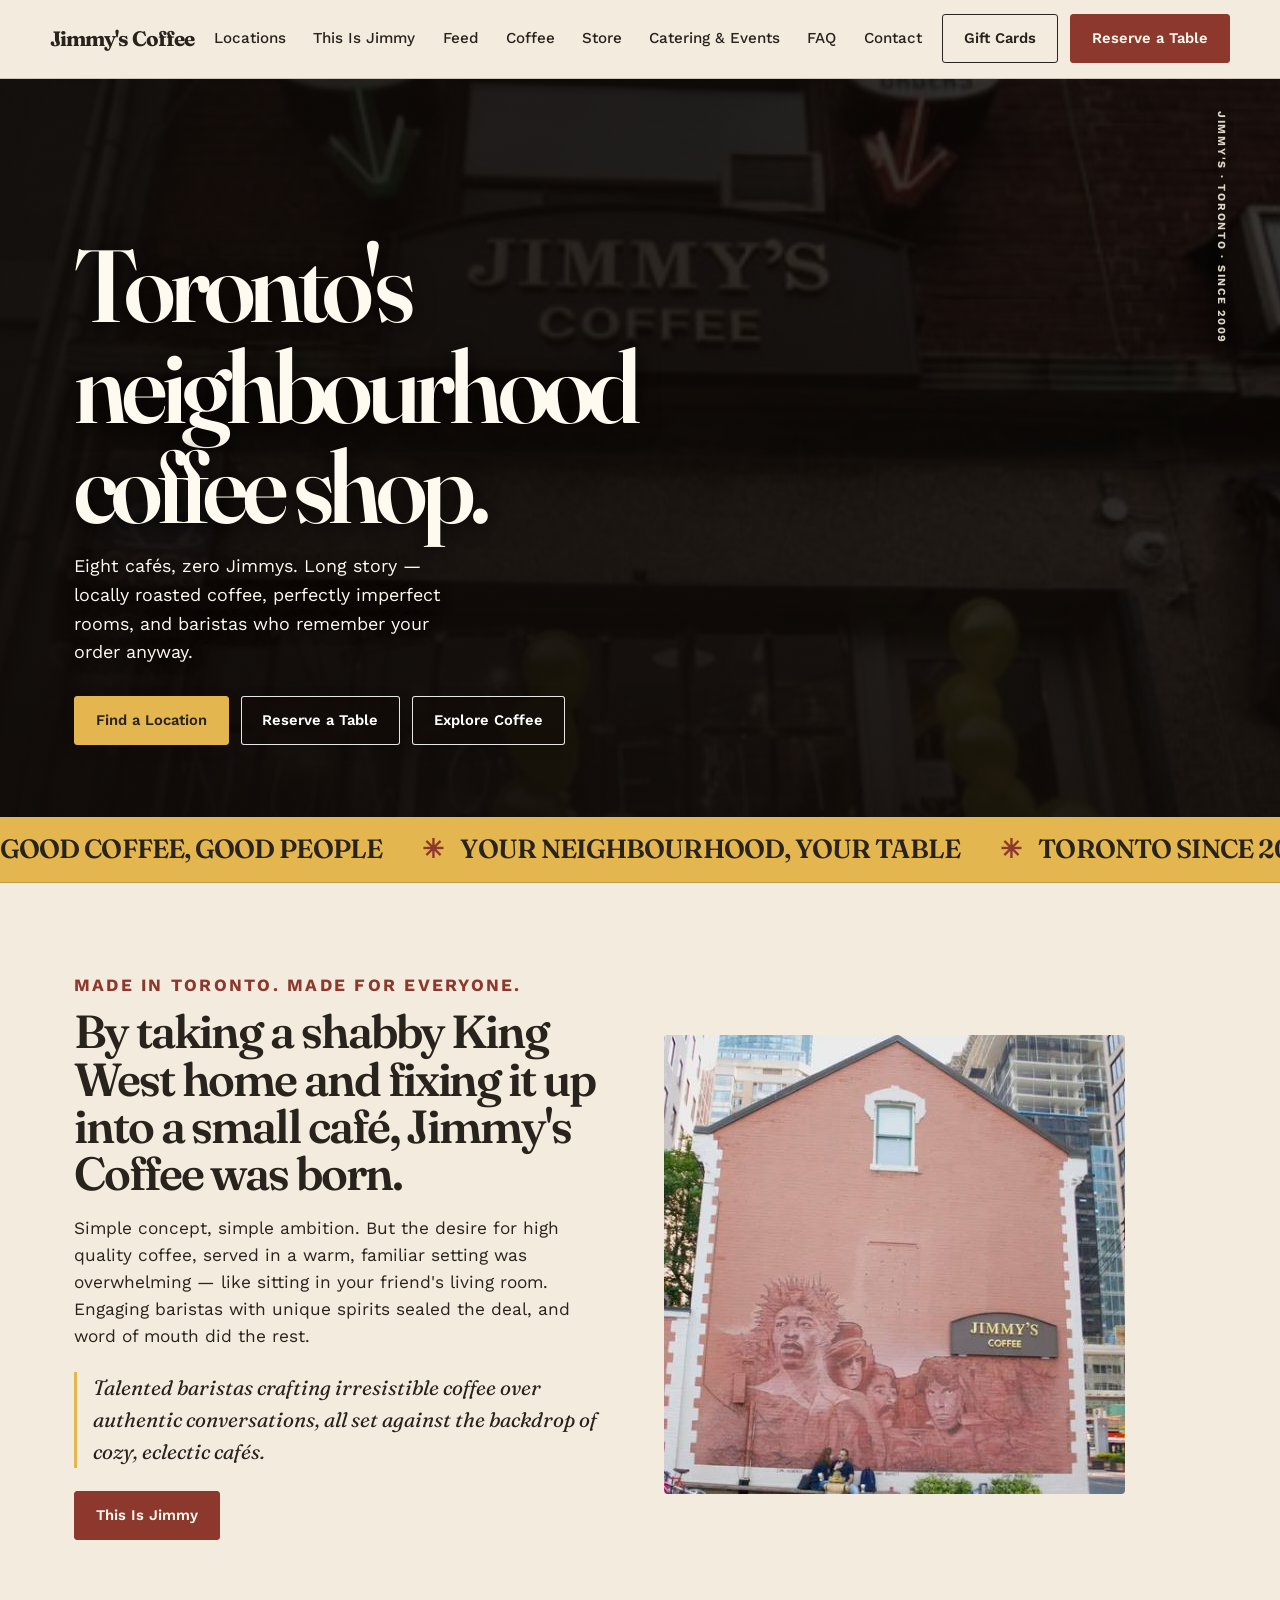
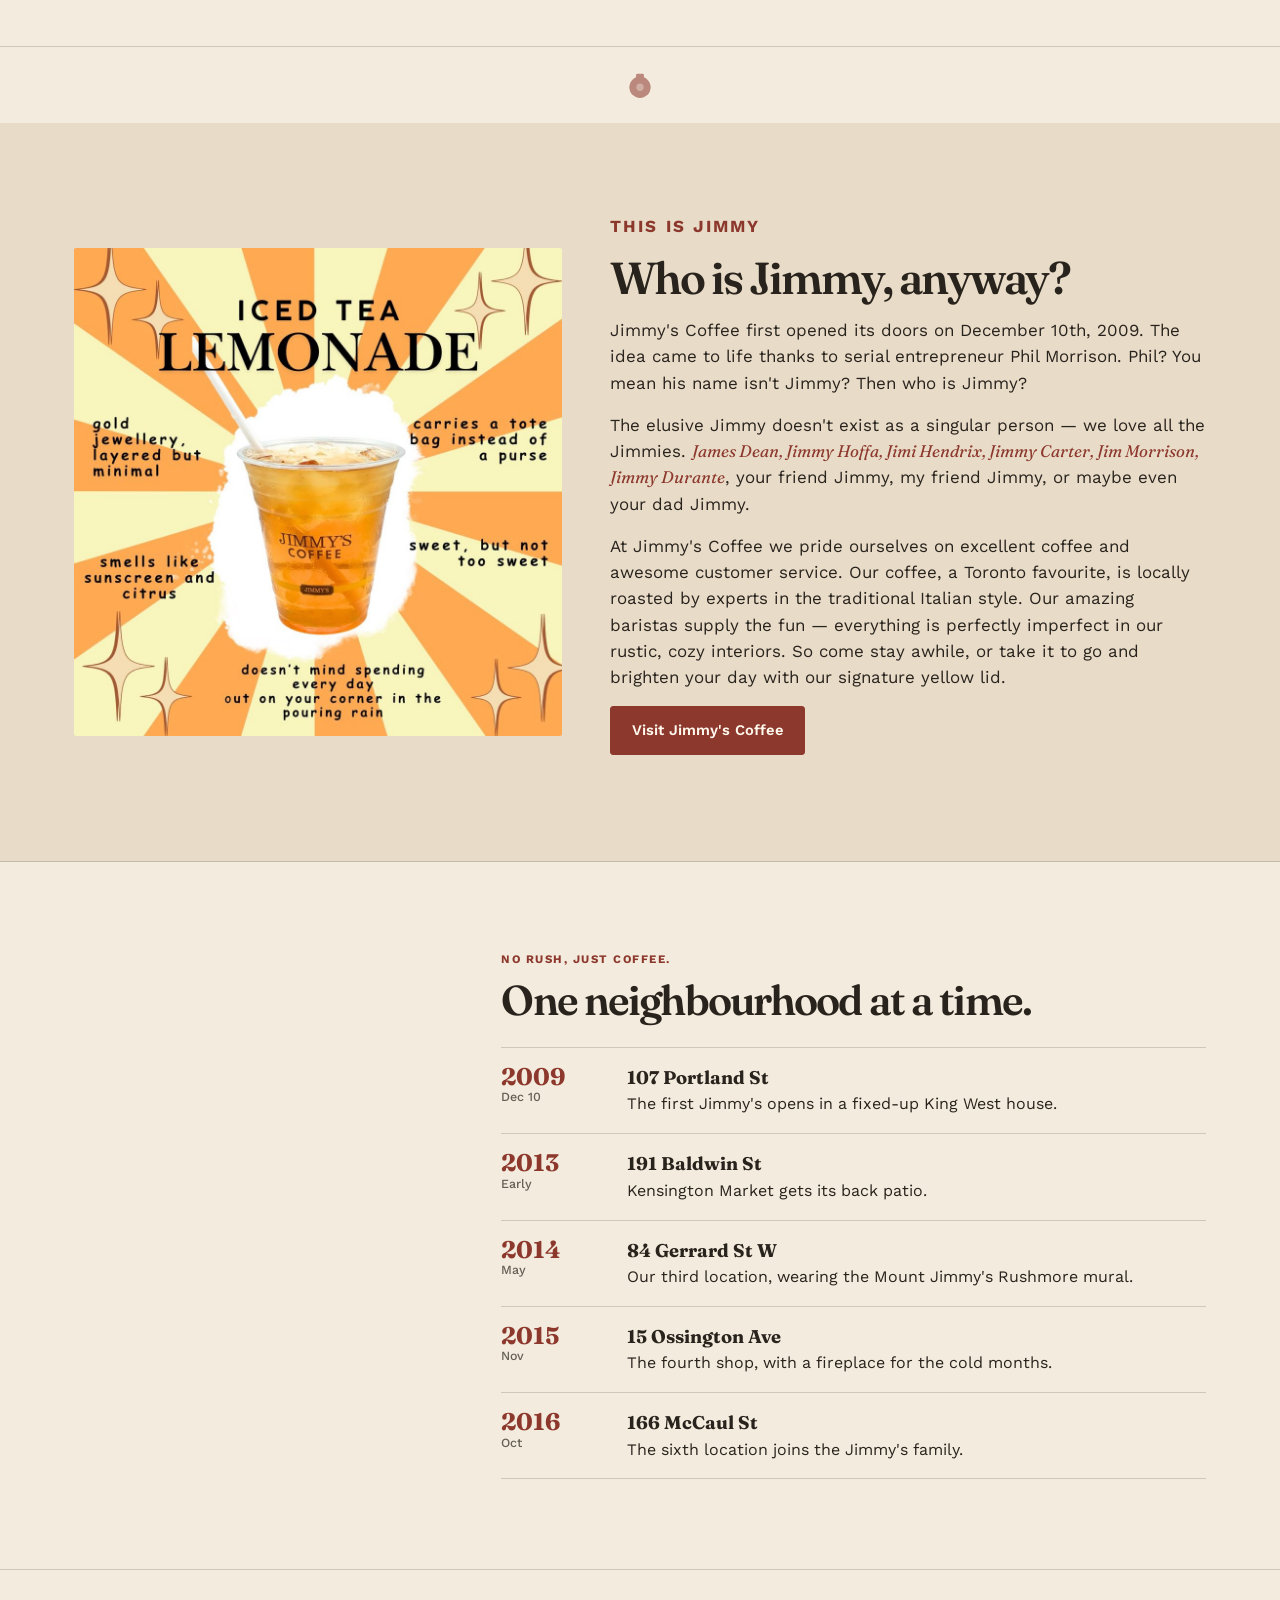
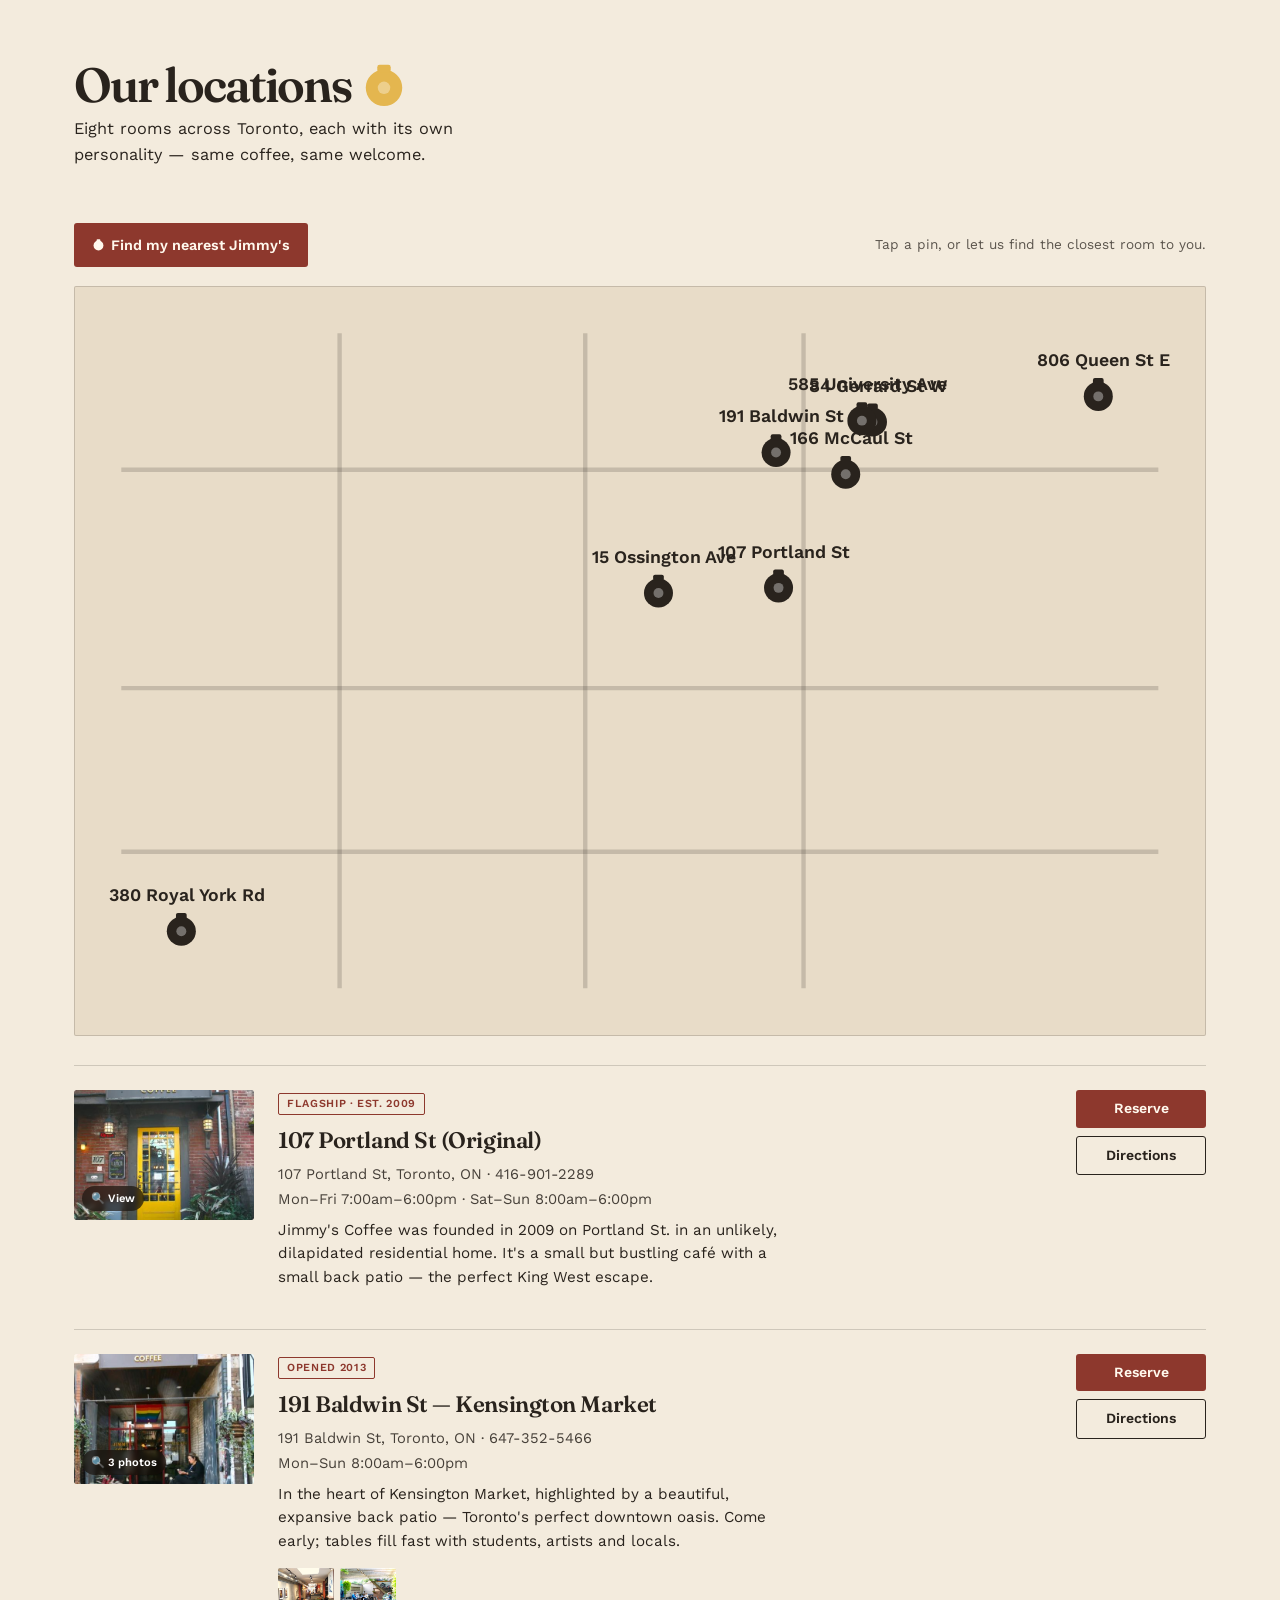
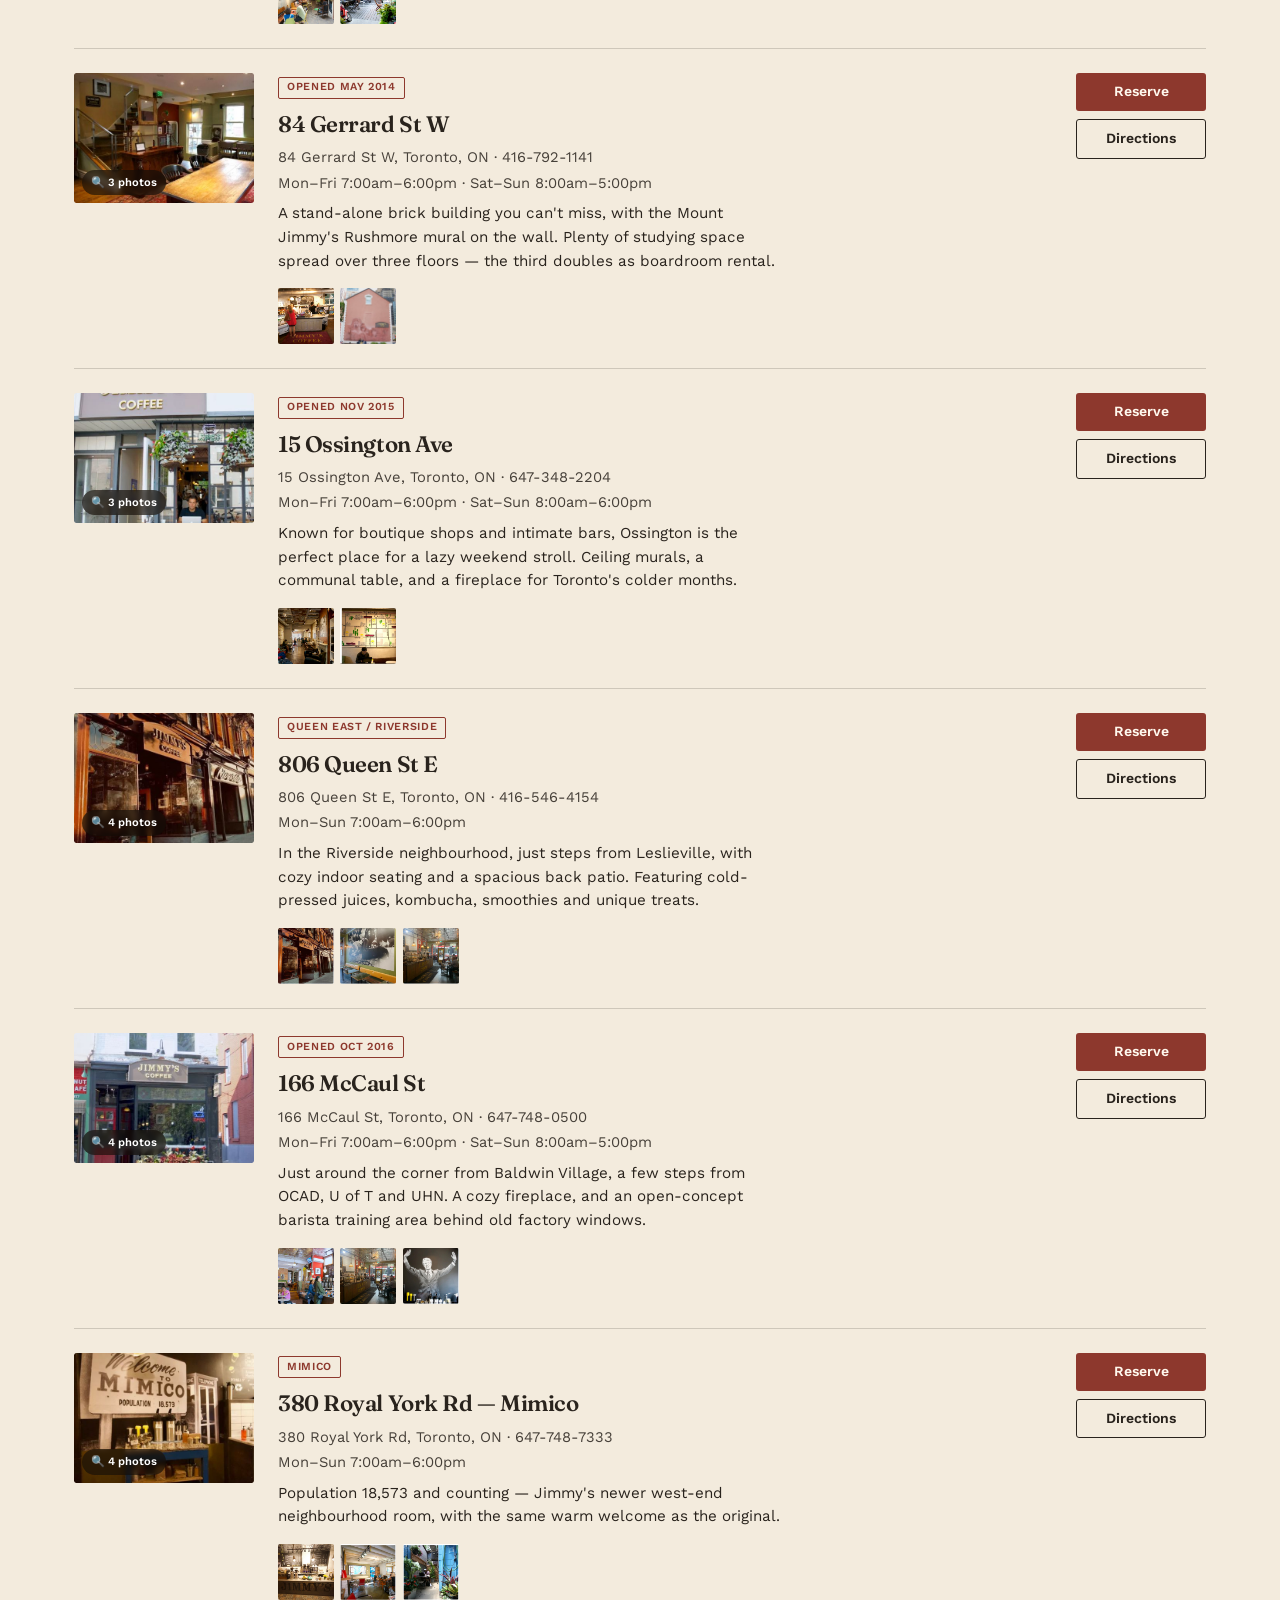
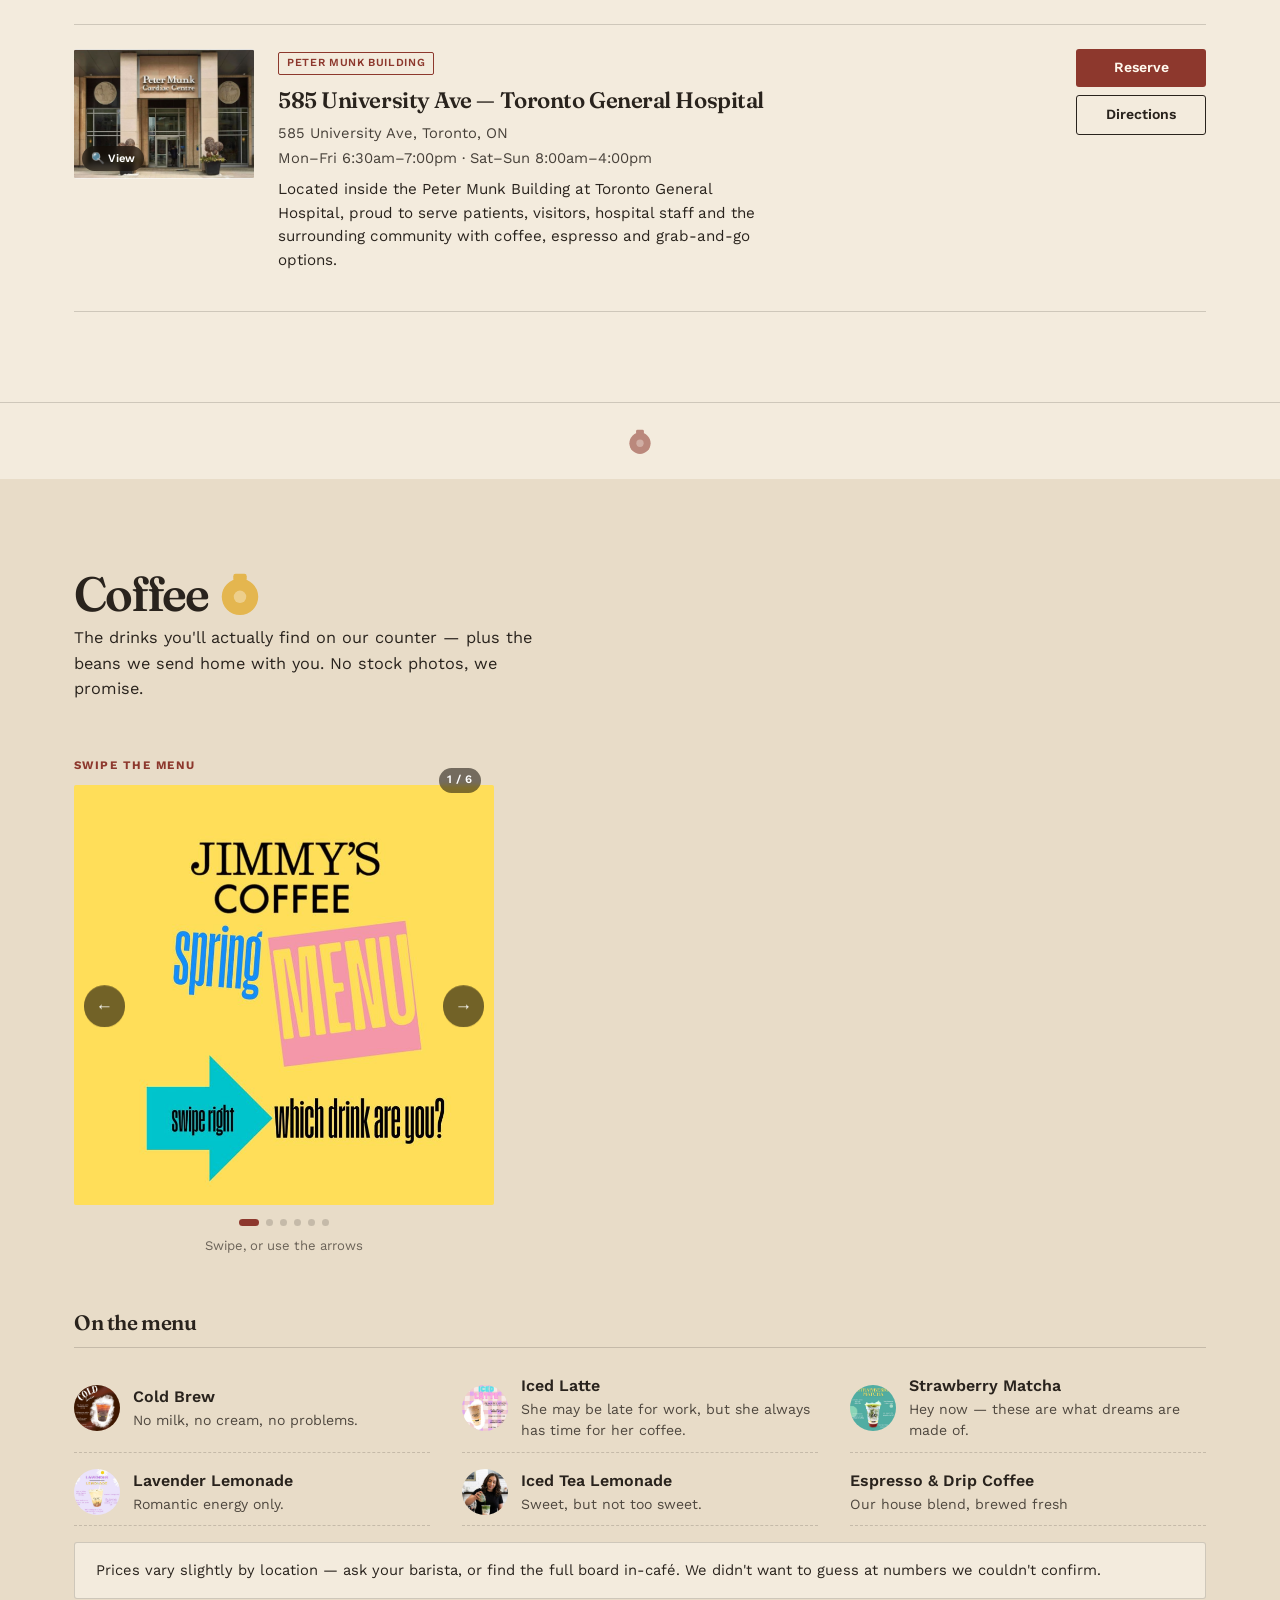
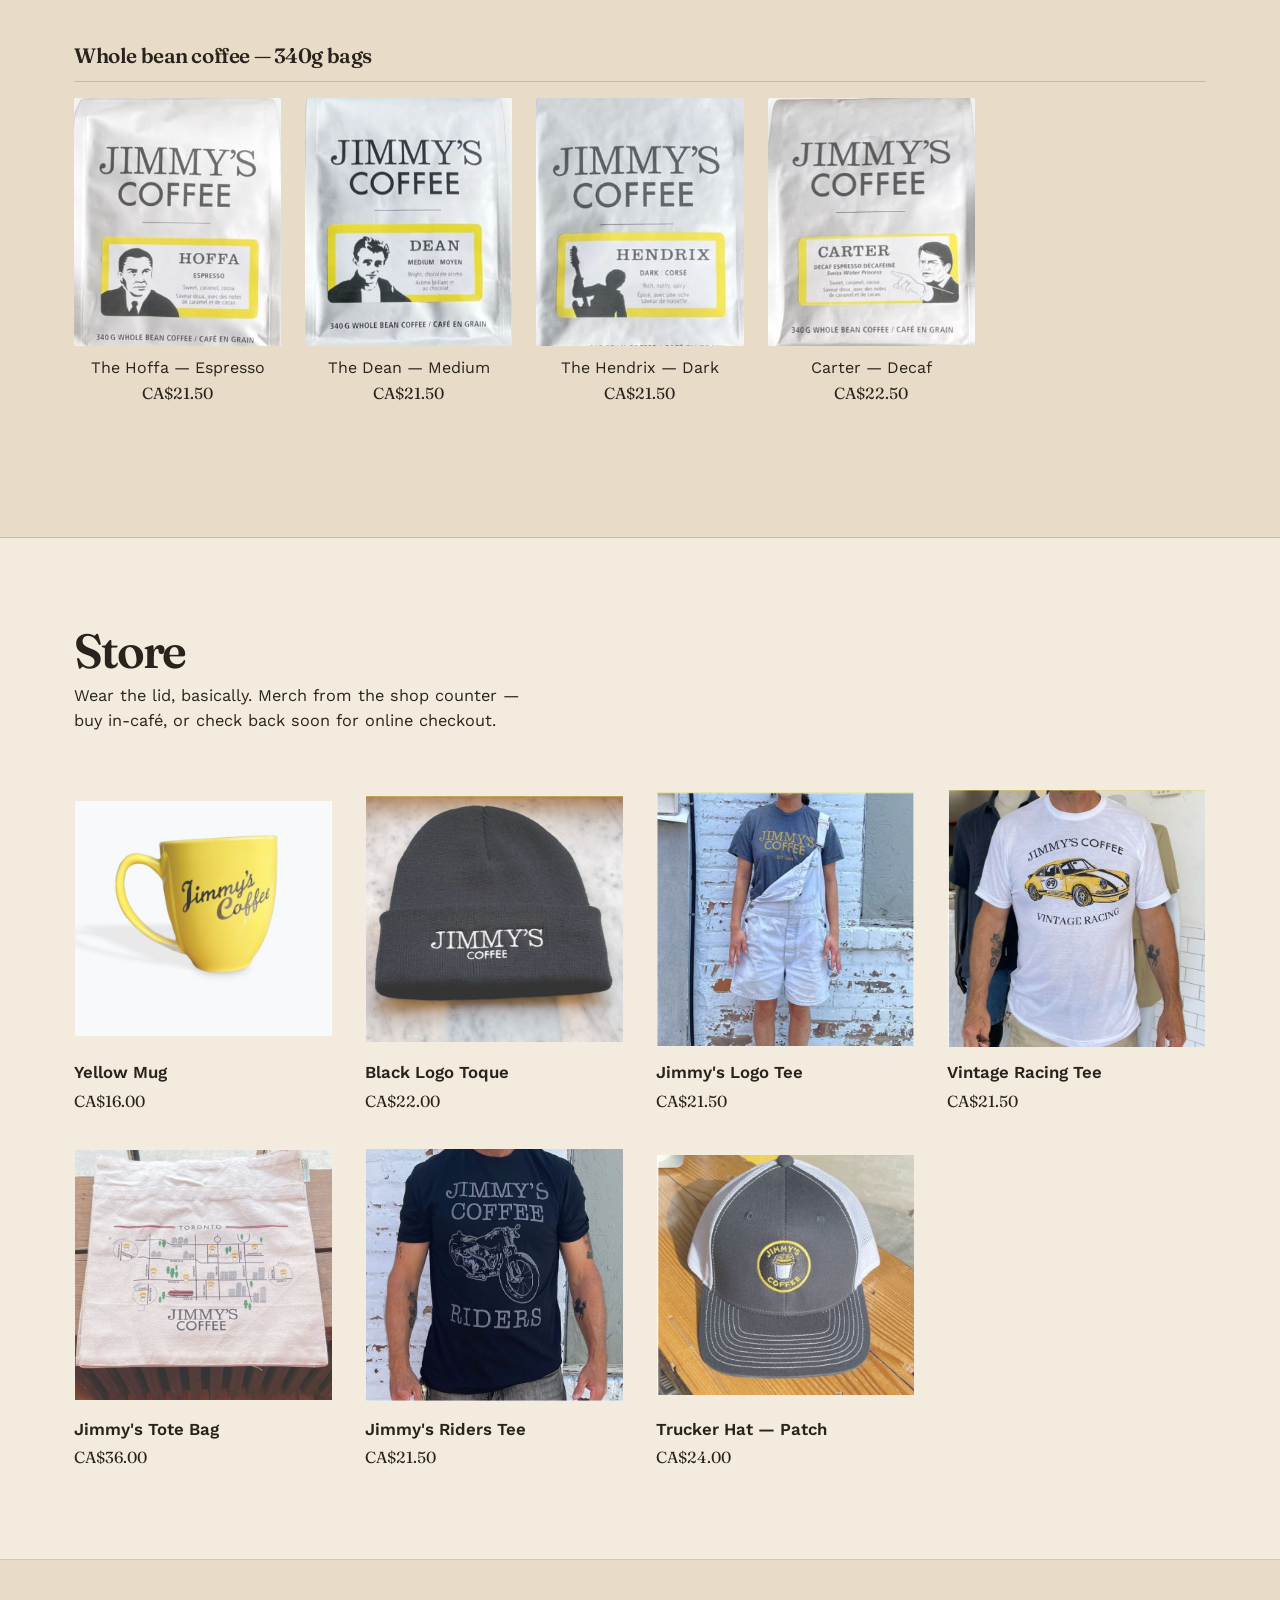
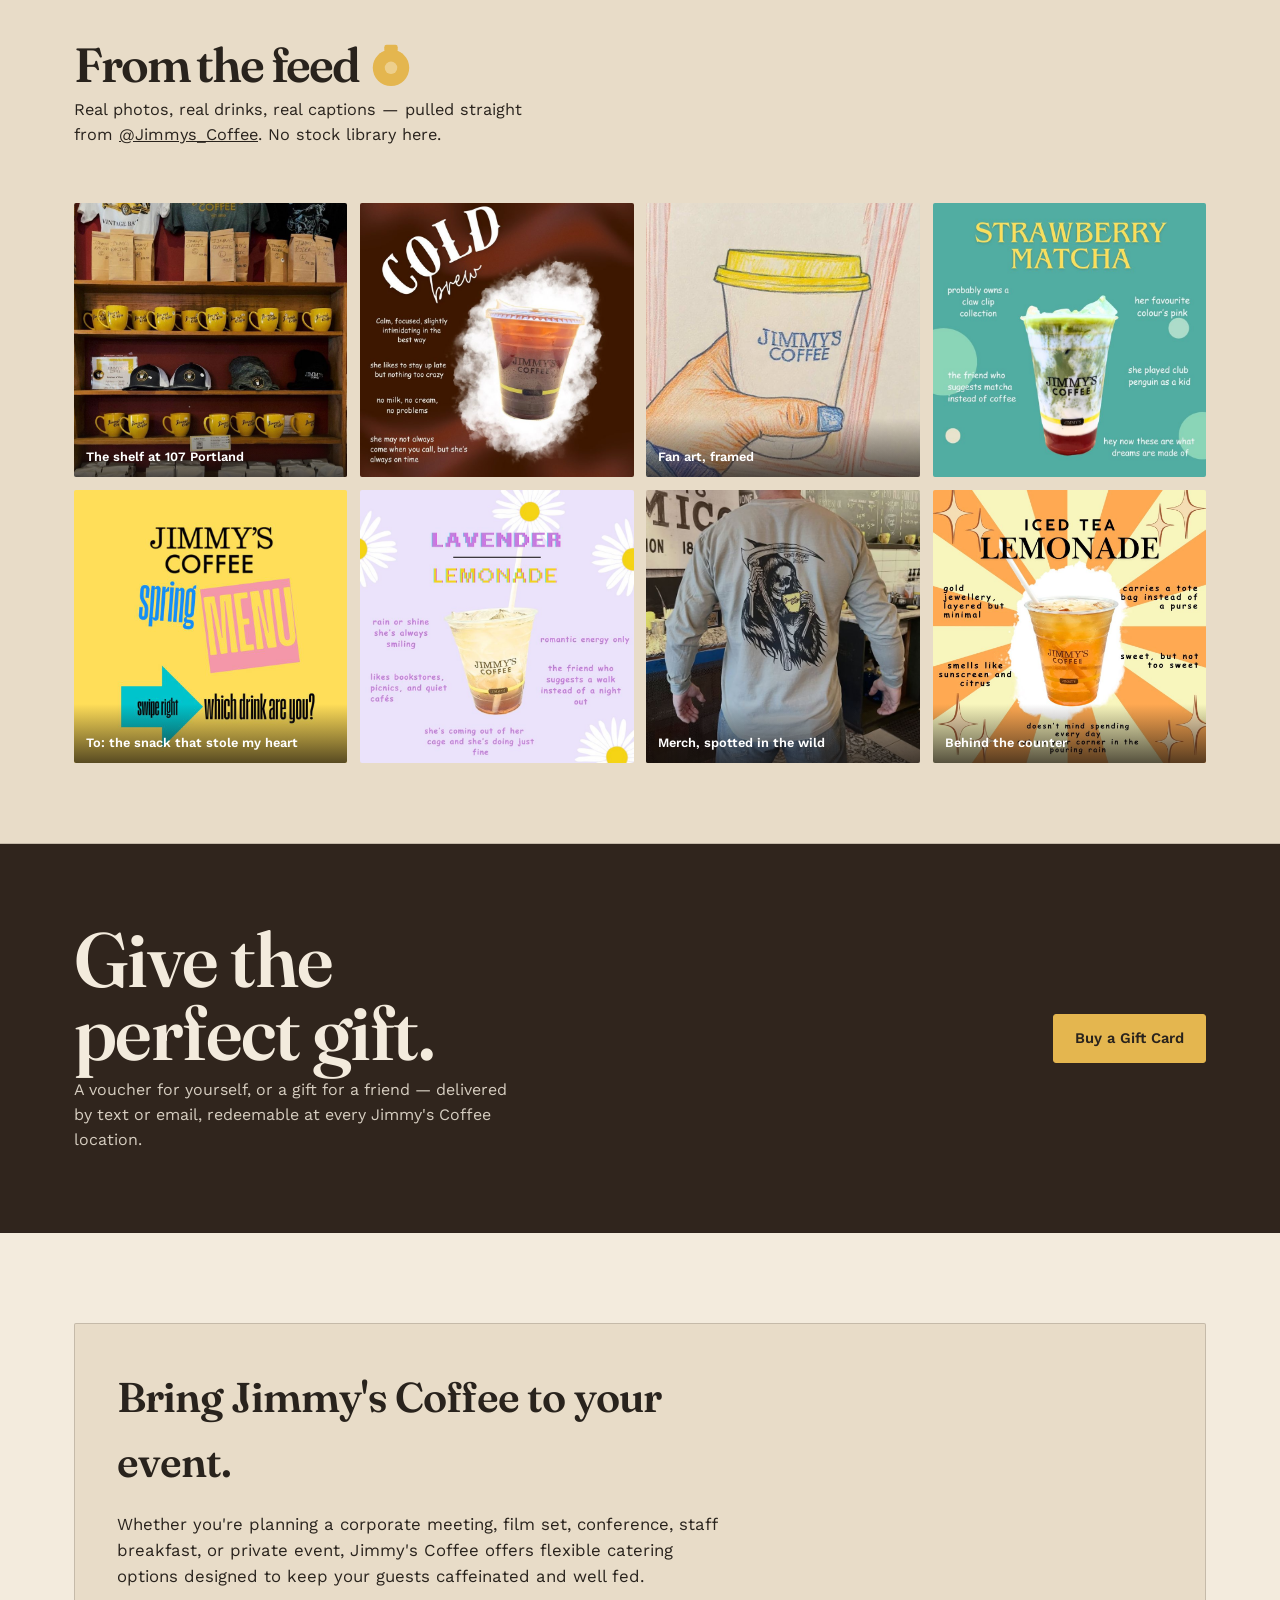
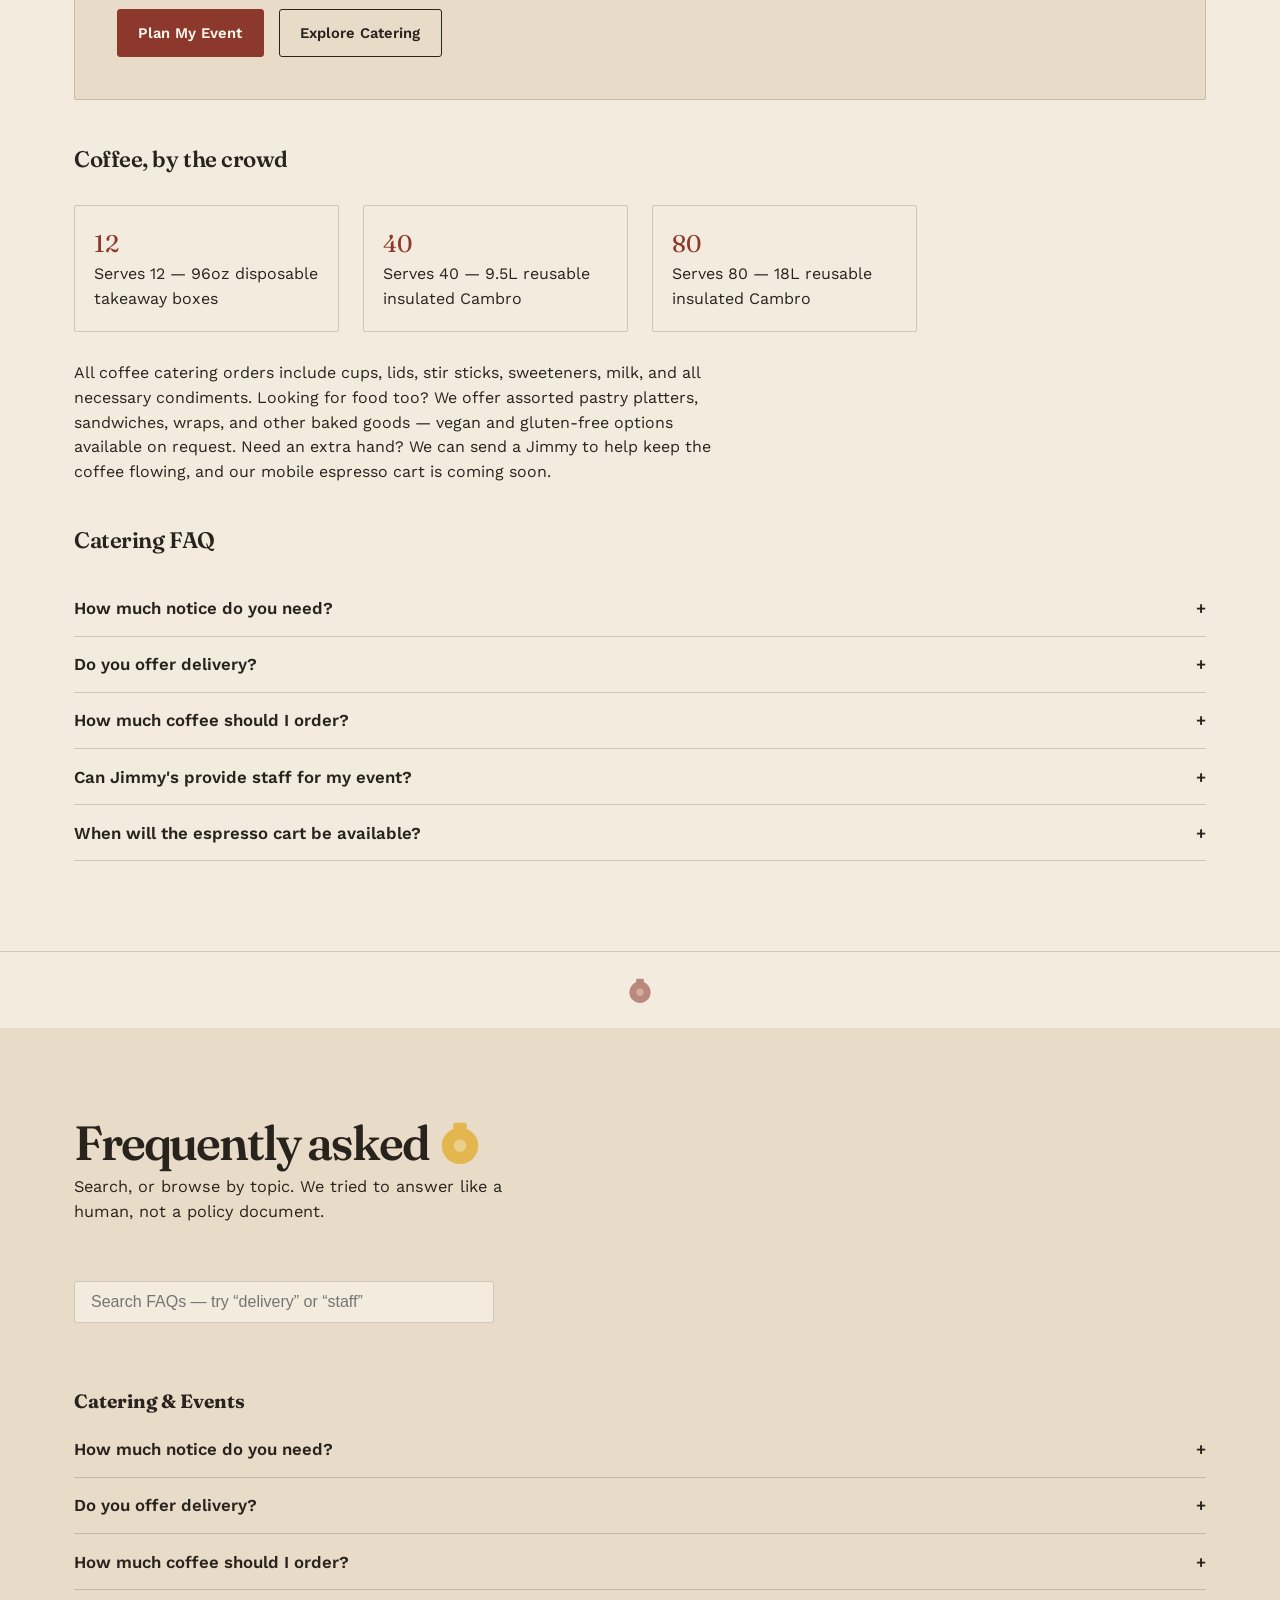
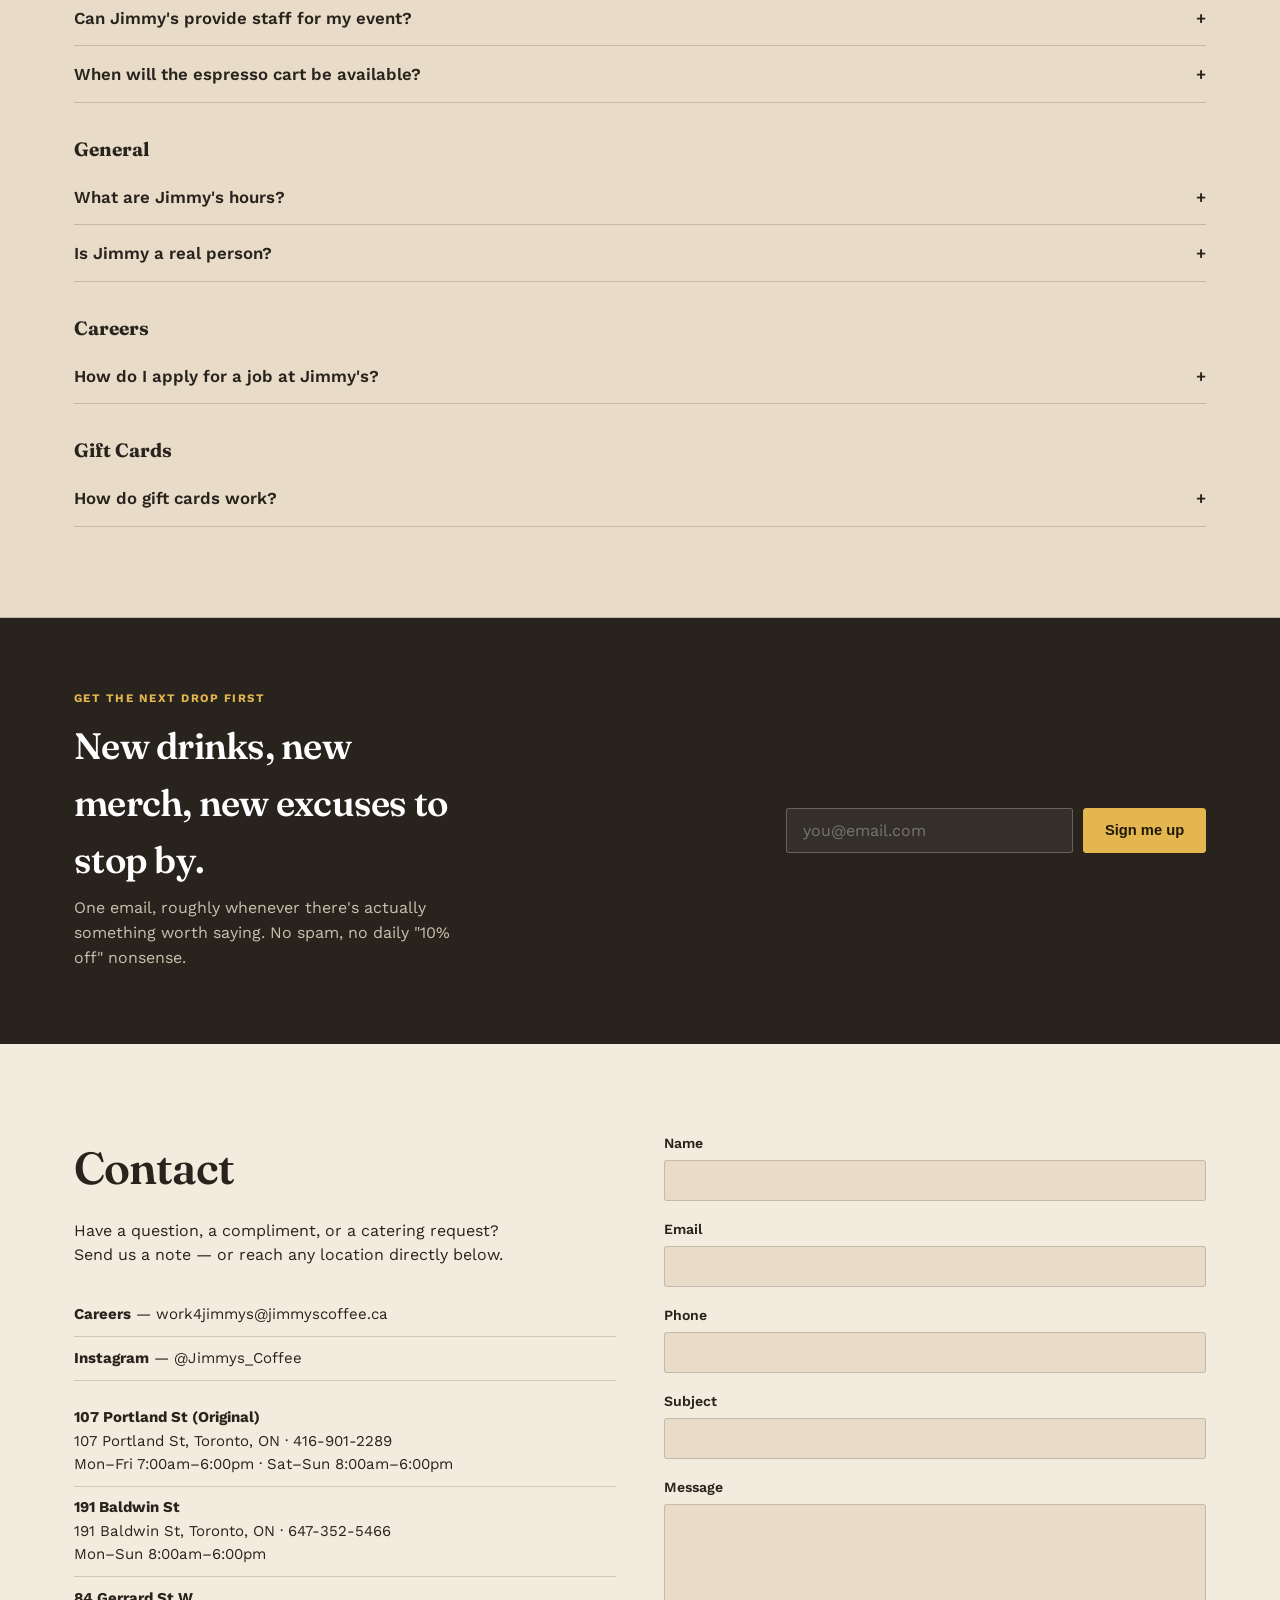
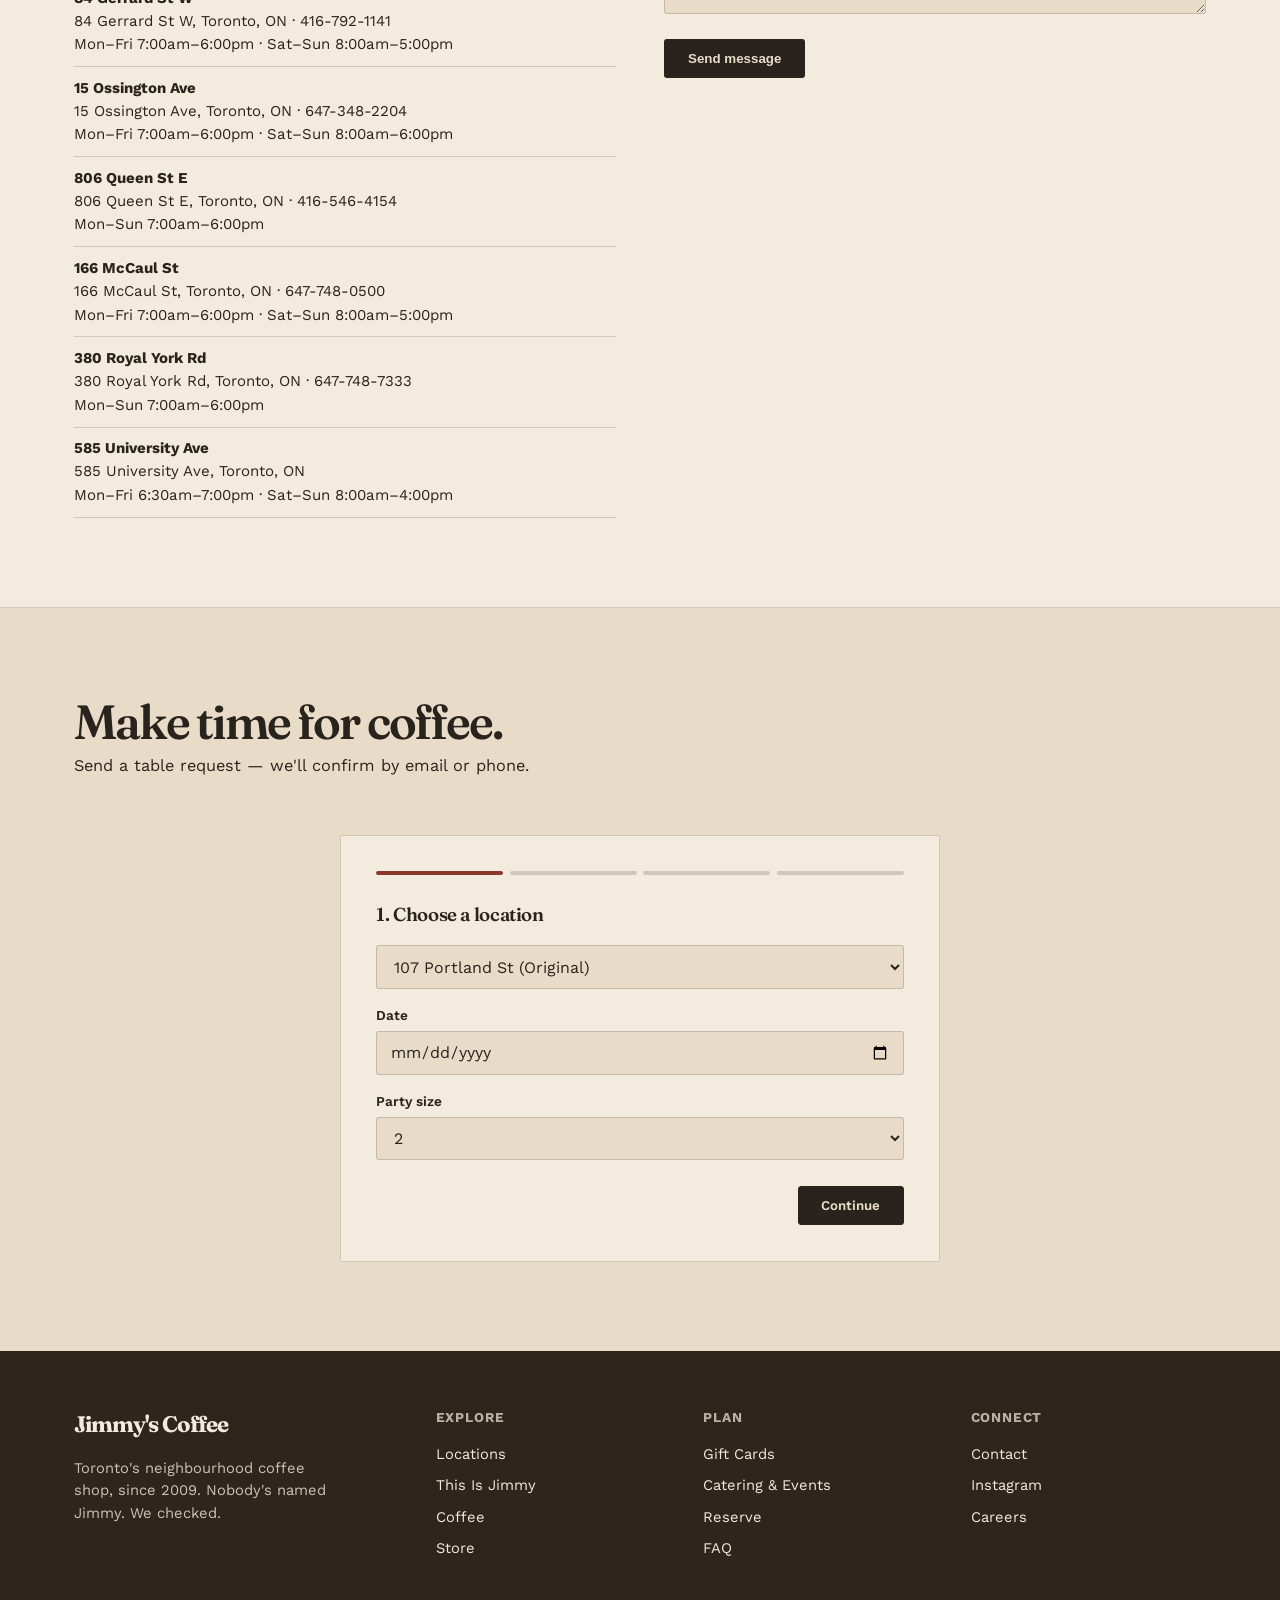
==== commit 1282b4fc: "Improve hero text contrast and legibility" ====
--- a/index.html
+++ b/index.html
@@ -11,6 +11,7 @@
 <meta property="og:image" content="images/hero.jpg">
 <meta property="og:type" content="website">
 <meta name="theme-color" content="#221B12">
+<script>window.JC_BACKEND_URL = "https://fvrdqmkoicunwaqmonyn.supabase.co"; window.JC_BACKEND_ANON_KEY = "sb_publishable_Gqg_Vq82A5qvGZguyRKLfw_IlC52qLa";</script>
 <link rel="preconnect" href="https://fonts.googleapis.com">
 <link rel="preconnect" href="https://fonts.gstatic.com" crossorigin>
 <link href="https://fonts.googleapis.com/css2?family=Fraunces:opsz,wght@9..144,400;9..144,500;9..144,600;9..144,700&family=Work+Sans:wght@400;500;600;700&display=swap" rel="stylesheet">
@@ -464,6 +465,28 @@
  .hero p{font-size:1rem!important;max-width:34ch!important}
 }
 
+
+/* HERO LEGIBILITY FIX — keep the photography, strengthen contrast behind all hero content */
+.hero{background:#21170f;isolation:isolate}
+.hero img,.hero video{z-index:0;filter:brightness(.48) saturate(.78)}
+.hero::after{
+  inset:0;height:auto;z-index:1;pointer-events:none;
+  background:
+    linear-gradient(90deg,rgba(18,12,8,.82) 0%,rgba(18,12,8,.66) 42%,rgba(18,12,8,.34) 76%,rgba(18,12,8,.20) 100%),
+    linear-gradient(0deg,rgba(18,12,8,.58) 0%,rgba(18,12,8,.08) 75%);
+}
+.hero-inner{z-index:4;position:relative;color:#fffaf0}
+.hero h1{color:#fffaf0;text-shadow:0 3px 22px rgba(0,0,0,.72)}
+.hero p{color:#fffaf0;text-shadow:0 2px 14px rgba(0,0,0,.8)}
+.hero .cta.outline{background:rgba(18,12,8,.58);color:#fff;border-color:rgba(255,255,255,.9);text-shadow:none}
+.hero .cta.outline:hover{background:rgba(18,12,8,.82)}
+@media (max-width:600px){
+  .hero::after{
+    background:linear-gradient(90deg,rgba(18,12,8,.76),rgba(18,12,8,.52)),
+      linear-gradient(0deg,rgba(18,12,8,.64),rgba(18,12,8,.18));
+  }
+  .hero-inner{padding-top:4.5rem;padding-bottom:3rem}
+}
 </style>
 </head>
 <body>
@@ -799,7 +822,7 @@
       <div class="rsv-step active" data-step="1">
         <h3>1. Choose a location</h3>
         <div class="field"><select id="rLoc"><!--LOCOPTS--></select></div>
-        <div class="field"><label for="rDate">Date</label><input type="date" id="rDate"></div>
+        <div class="field"><label for="rDate">Date</label><input type="date" id="rDate" required></div>
         <div class="field"><label for="rParty">Party size</label><select id="rParty"><option>1</option><option selected>2</option><option>3</option><option>4</option><option>5</option><option>6+</option></select></div>
       </div>
 
@@ -810,10 +833,10 @@
 
       <div class="rsv-step" data-step="3">
         <h3>3. Your details</h3>
-        <div class="field"><label for="rFirst">First name</label><input id="rFirst"></div>
-        <div class="field"><label for="rLast">Last name</label><input id="rLast"></div>
-        <div class="field"><label for="rEmail">Email</label><input id="rEmail" type="email"></div>
-        <div class="field"><label for="rPhone">Phone</label><input id="rPhone" type="tel"></div>
+        <div class="field"><label for="rFirst">First name</label><input id="rFirst" autocomplete="given-name" required></div>
+        <div class="field"><label for="rLast">Last name</label><input id="rLast" autocomplete="family-name" required></div>
+        <div class="field"><label for="rEmail">Email</label><input id="rEmail" type="email" autocomplete="email"></div>
+        <div class="field"><label for="rPhone">Phone</label><input id="rPhone" type="tel" autocomplete="tel"></div>
         <div class="field"><label for="rNote">Special request, occasion, or accessibility need (optional)</label><input id="rNote"></div>
       </div>
 
@@ -1084,20 +1107,43 @@
   document.getElementById('faqEmpty').style.display = any ? 'none':'block';
 }
 
-function joinList(e){
+async function postToJimmyBackend(type, payload){
+  const endpoint=(window.JC_BACKEND_URL||'').trim().replace(/\/$/,'');
+  const key=(window.JC_BACKEND_ANON_KEY||'').trim();
+  if(!endpoint||!key) return {configured:false};
+  const response=await fetch(endpoint+'/functions/v1/submit-request',{method:'POST',headers:{'Content-Type':'application/json','apikey':key,'Authorization':'Bearer '+key},body:JSON.stringify({type,payload})});
+  const result=await response.json().catch(()=>({}));
+  if(!response.ok) throw new Error(result.error||'Submission failed. Please try again.');
+  return {configured:true,result};
+}
+function openMailDraft(subject,body){
+  window.location.href='mailto:hello@jimmyscoffee.ca?subject='+encodeURIComponent(subject)+'&body='+encodeURIComponent(body);
+}
+async function joinList(e){
   e.preventDefault();
-  const email = document.getElementById('joinEmail').value;
-  window.location.href = `mailto:hello@jimmyscoffee.ca?subject=${encodeURIComponent('Sign me up')}&body=${encodeURIComponent('Please add this email to the list: '+email)}`;
-  document.getElementById('joinOk').style.display='block';
+  const email=document.getElementById('joinEmail').value.trim(), status=document.getElementById('joinOk'), button=document.querySelector('#joinForm button[type="submit"]');
+  button.disabled=true; button.textContent='Submitting…';
+  try{
+    const result=await postToJimmyBackend('newsletter',{email});
+    if(result.configured) status.textContent='Thanks — your signup request has been received.';
+    else {openMailDraft('Newsletter signup','Please add this email to the Jimmy’s Coffee newsletter: '+email);status.textContent='Your email draft has opened. You are not subscribed until you send it.';}
+    status.style.display='block';
+  }catch(err){status.textContent=err.message+' Your signup was not recorded.';status.style.display='block';}
+  finally{button.disabled=false;button.textContent='Sign me up';}
   return false;
 }
-
-function sendContact(e){
+async function sendContact(e){
   e.preventDefault();
-  const subj = encodeURIComponent(document.getElementById('csubject').value||'Website enquiry');
-  const body = encodeURIComponent(`Name: ${document.getElementById('cname').value}\nEmail: ${document.getElementById('cemail').value}\nPhone: ${document.getElementById('cphone').value}\n\n${document.getElementById('cmessage').value}`);
-  window.location.href = `mailto:hello@jimmyscoffee.ca?subject=${subj}&body=${body}`;
-  document.getElementById('contactOk').style.display='block';
+  const payload={name:document.getElementById('cname').value.trim(),email:document.getElementById('cemail').value.trim(),phone:document.getElementById('cphone').value.trim(),subject:document.getElementById('csubject').value.trim(),message:document.getElementById('cmessage').value.trim()};
+  const status=document.getElementById('contactOk'), button=document.querySelector('.cform button[type="submit"]');
+  button.disabled=true;button.textContent='Sending…';
+  try{
+    const result=await postToJimmyBackend('contact',payload);
+    if(result.configured) status.textContent='Thanks — your message has been received.';
+    else {openMailDraft(payload.subject||'Website enquiry','Name: '+payload.name+'\nEmail: '+payload.email+'\nPhone: '+payload.phone+'\n\n'+payload.message);status.textContent='Your email draft has opened. Your message has not been sent yet.';}
+    status.style.display='block';
+  }catch(err){status.textContent=err.message+' Your message was not recorded.';status.style.display='block';}
+  finally{button.disabled=false;button.textContent='Send message';}
   return false;
 }
 
@@ -1111,27 +1157,37 @@
   document.querySelectorAll('.time-grid button').forEach(b=>b.classList.remove('sel'));
   btn.classList.add('sel'); rTime=t;
 }
-function rsvNext(){
-  if(rStep===1 && !rTime) renderTimes();
-  if(rStep===2 && !rTime){ alert('Please choose a time.'); return; }
+async function rsvNext(){
+  if(rStep===1){
+    const input=document.getElementById('rDate');
+    if(!input.value){alert('Please choose a date.');input.focus();return;}
+    const chosen=new Date(input.value+'T00:00:00'), today=new Date();today.setHours(0,0,0,0);
+    if(chosen<today){alert('Please choose today or a future date.');input.focus();return;}
+  }
+  if(rStep===2&&!rTime){alert('Please choose a time.');return;}
   if(rStep===3){
-    const loc=document.getElementById('rLoc').value;
-    const date=document.getElementById('rDate').value || 'a date to be confirmed';
-    const party=document.getElementById('rParty').value;
-    const first=document.getElementById('rFirst').value||'Guest';
-    const ref='JC-'+Math.random().toString(36).slice(2,8).toUpperCase();
-    document.getElementById('summary').innerHTML = `
-      <div class="summary-row"><span>Location</span><strong>${loc}</strong></div>
-      <div class="summary-row"><span>Date</span><strong>${date}</strong></div>
-      <div class="summary-row"><span>Time</span><strong>${rTime}</strong></div>
-      <div class="summary-row"><span>Party size</span><strong>${party}</strong></div>
-      <div class="summary-row"><span>Name</span><strong>${first} ${document.getElementById('rLast').value}</strong></div>
-      <p style="margin-top:1.2rem">Thanks, ${first} — your request is ready to send.</p>
-      <div class="ref">${ref}</div>
-      <p style="font-size:.88rem;opacity:.75">This confirms your request was drafted, not a guaranteed table — a team member will confirm by email or phone before your visit.</p>`;
+    const loc=document.getElementById('rLoc').value,date=document.getElementById('rDate').value,party=document.getElementById('rParty').value;
+    const first=document.getElementById('rFirst').value.trim(),last=document.getElementById('rLast').value.trim(),email=document.getElementById('rEmail').value.trim(),phone=document.getElementById('rPhone').value.trim(),note=document.getElementById('rNote').value.trim();
+    if(!first||!last||(!email&&!phone)){alert('Enter your first and last name, plus an email or phone number.');return;}
+    const button=document.getElementById('rNext'),summary=document.getElementById('summary');
+    button.disabled=true;button.textContent='Submitting…';
+    try{
+      const response=await postToJimmyBackend('reservation',{location:loc,date,time:rTime,party_size:party,first_name:first,last_name:last,email,phone,note});
+      if(response.configured){
+        const ref=response.result.reference||'Request received';
+        summary.innerHTML='<div class="summary-row"><span>Location</span><strong>'+escapeHtml(loc)+'</strong></div><div class="summary-row"><span>Date</span><strong>'+escapeHtml(date)+'</strong></div><div class="summary-row"><span>Time</span><strong>'+escapeHtml(rTime)+'</strong></div><div class="summary-row"><span>Party size</span><strong>'+escapeHtml(party)+'</strong></div><div class="summary-row"><span>Name</span><strong>'+escapeHtml(first+' '+last)+'</strong></div><p>Thanks, '+escapeHtml(first)+' — your request has been received.</p><div class="ref">'+escapeHtml(ref)+'</div><p style="font-size:.88rem;opacity:.75">This is a request, not a confirmed table. The café team must confirm availability separately.</p>';
+      }else{
+        openMailDraft('Table request — Jimmy’s Coffee','Location: '+loc+'\nDate: '+date+'\nTime: '+rTime+'\nParty size: '+party+'\nName: '+first+' '+last+'\nEmail: '+email+'\nPhone: '+phone+'\nSpecial request: '+note+'\n\nPlease confirm availability for this table request.');
+        summary.innerHTML='<p><strong>Your reservation request has not been submitted yet.</strong></p><p>Your email app should open with a draft. Send that email to deliver your request. No booking reference has been issued and no table is reserved.</p>';
+      }
+      rStep++;goToStep();
+    }catch(err){alert(err.message+' Your reservation request was not recorded. Please try again.');}
+    finally{button.disabled=false;button.textContent='Continue';}
+    return;
   }
-  if(rStep<4){ rStep++; goToStep(); }
-}
+  if(rStep<4){rStep++;goToStep();}
+}
+function escapeHtml(value){return String(value??'').replace(/[&<>"']/g,ch=>({'&':'&amp;','<':'&lt;','>':'&gt;','"':'&quot;',"'":'&#39;'}[ch]));}
 function rsvBack(){ if(rStep>1){ rStep--; goToStep(); } }
 function goToStep(){
   document.querySelectorAll('.rsv-step').forEach(s=>s.classList.toggle('active', +s.dataset.step===rStep));
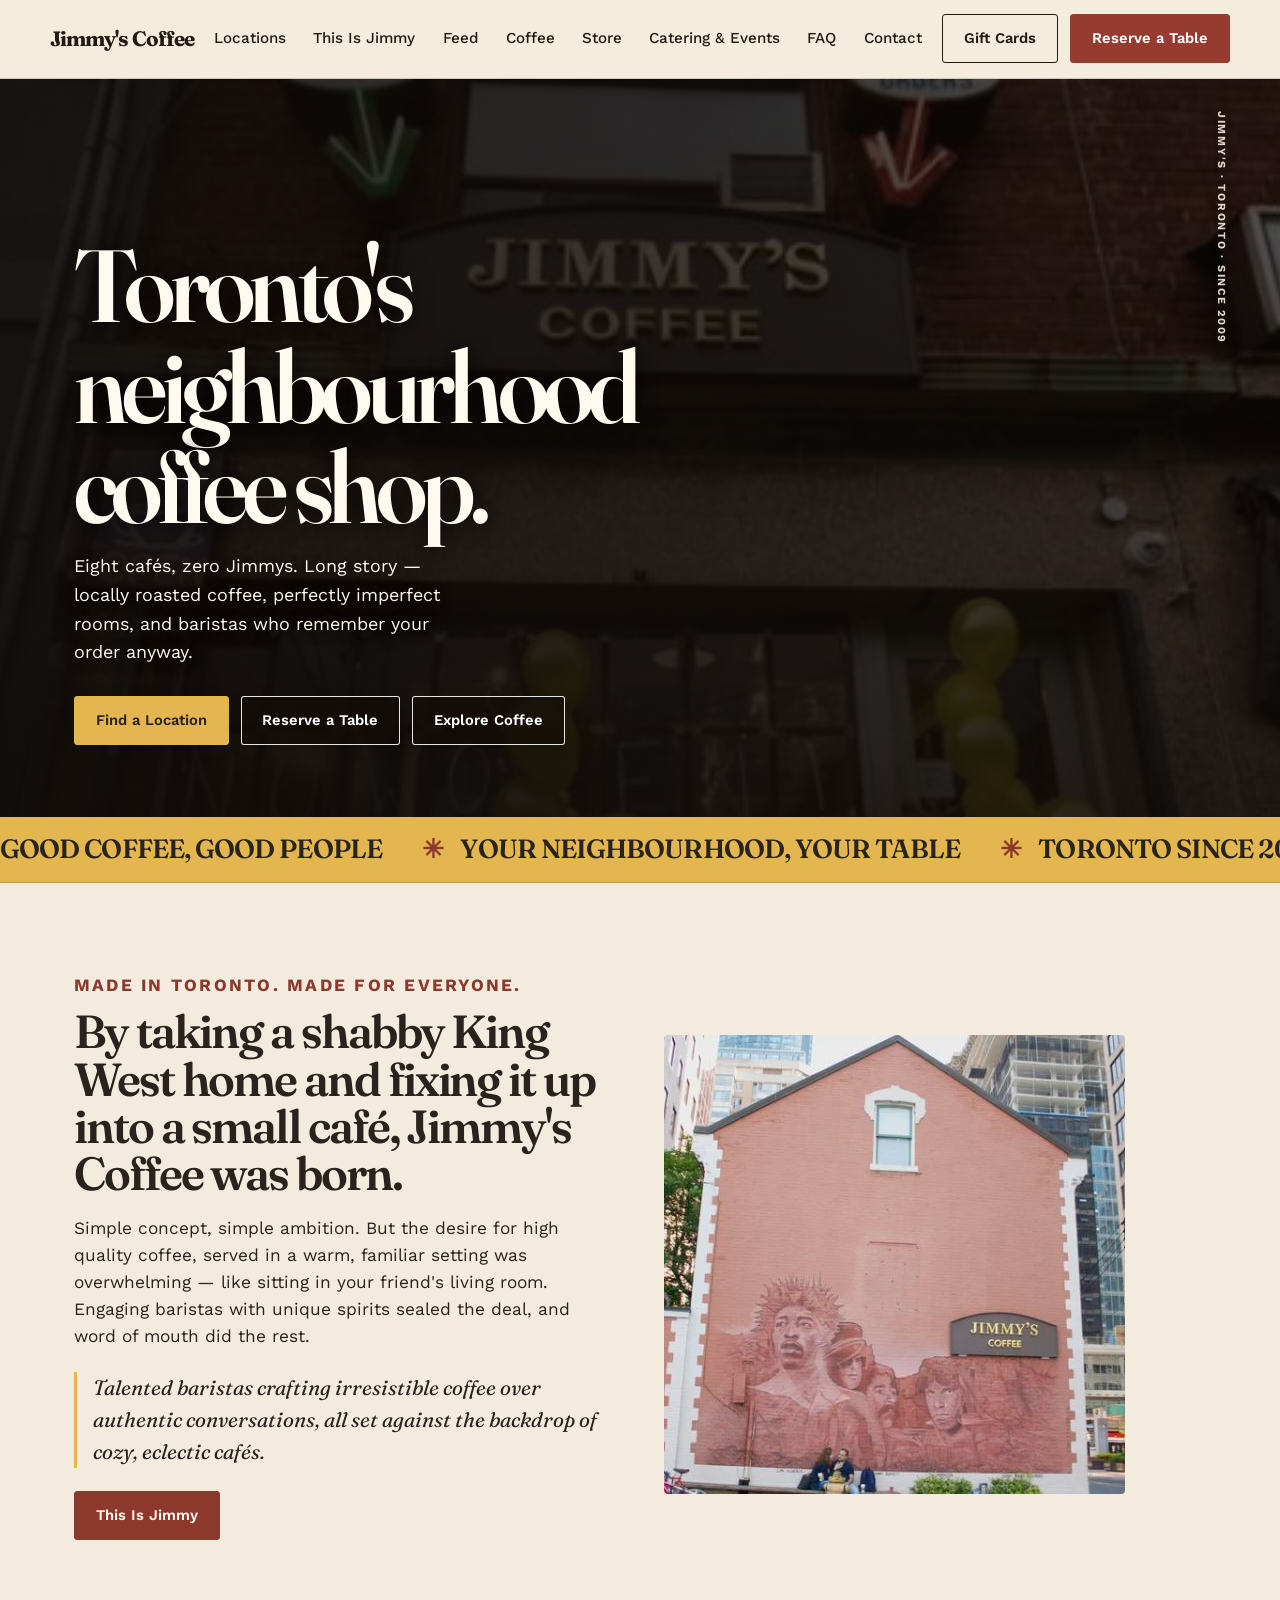
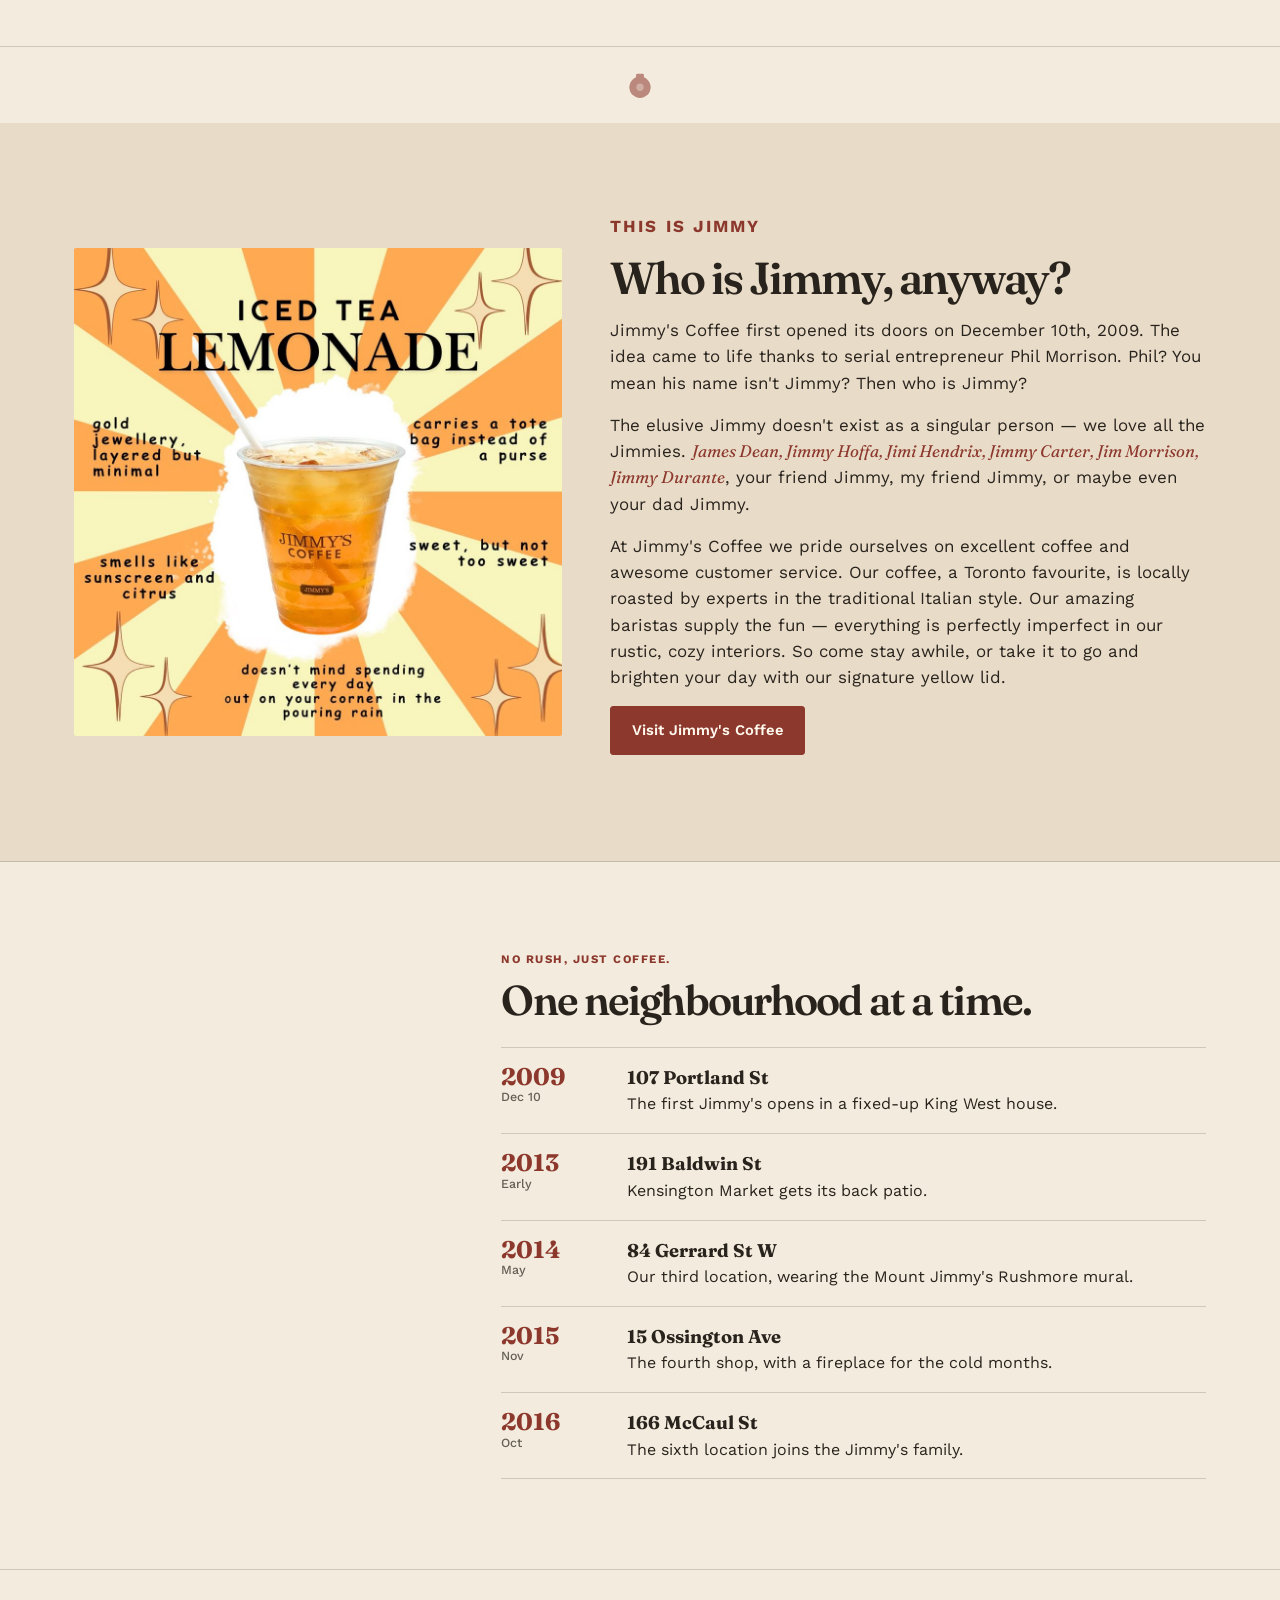
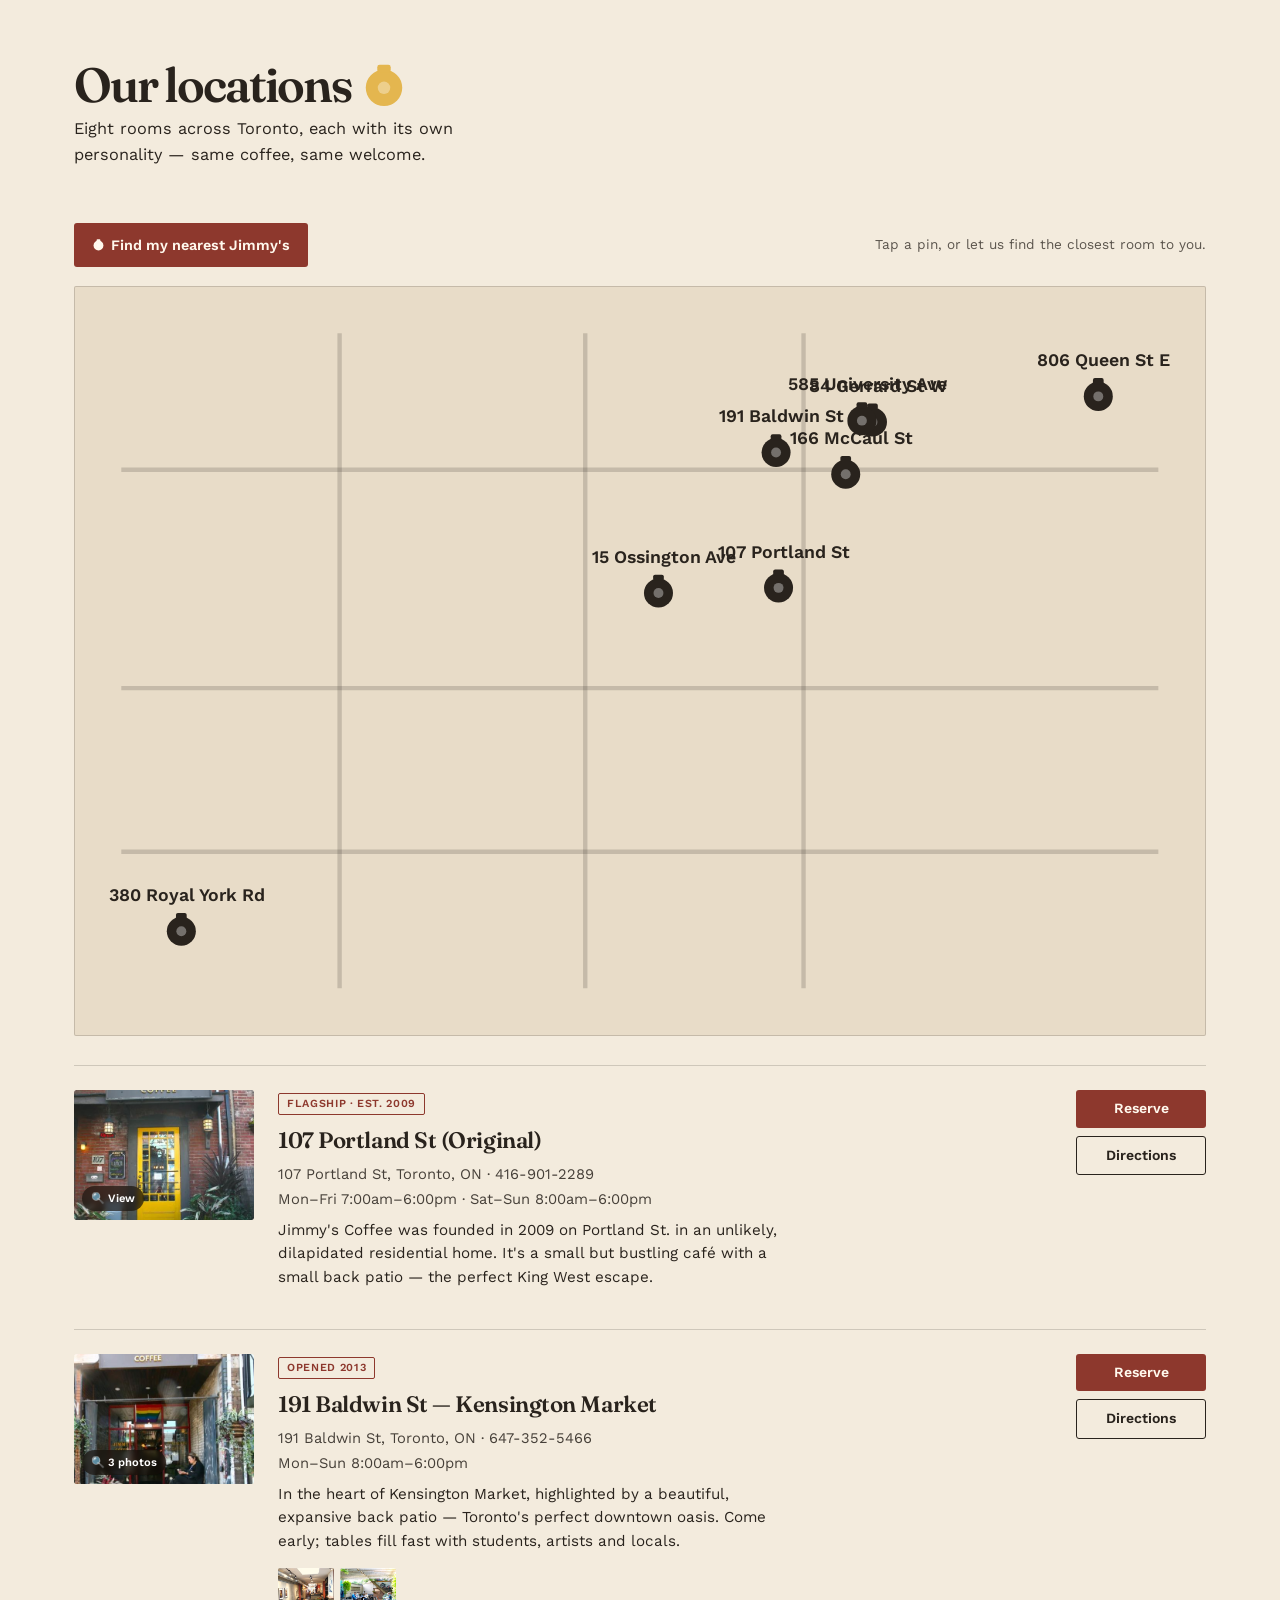
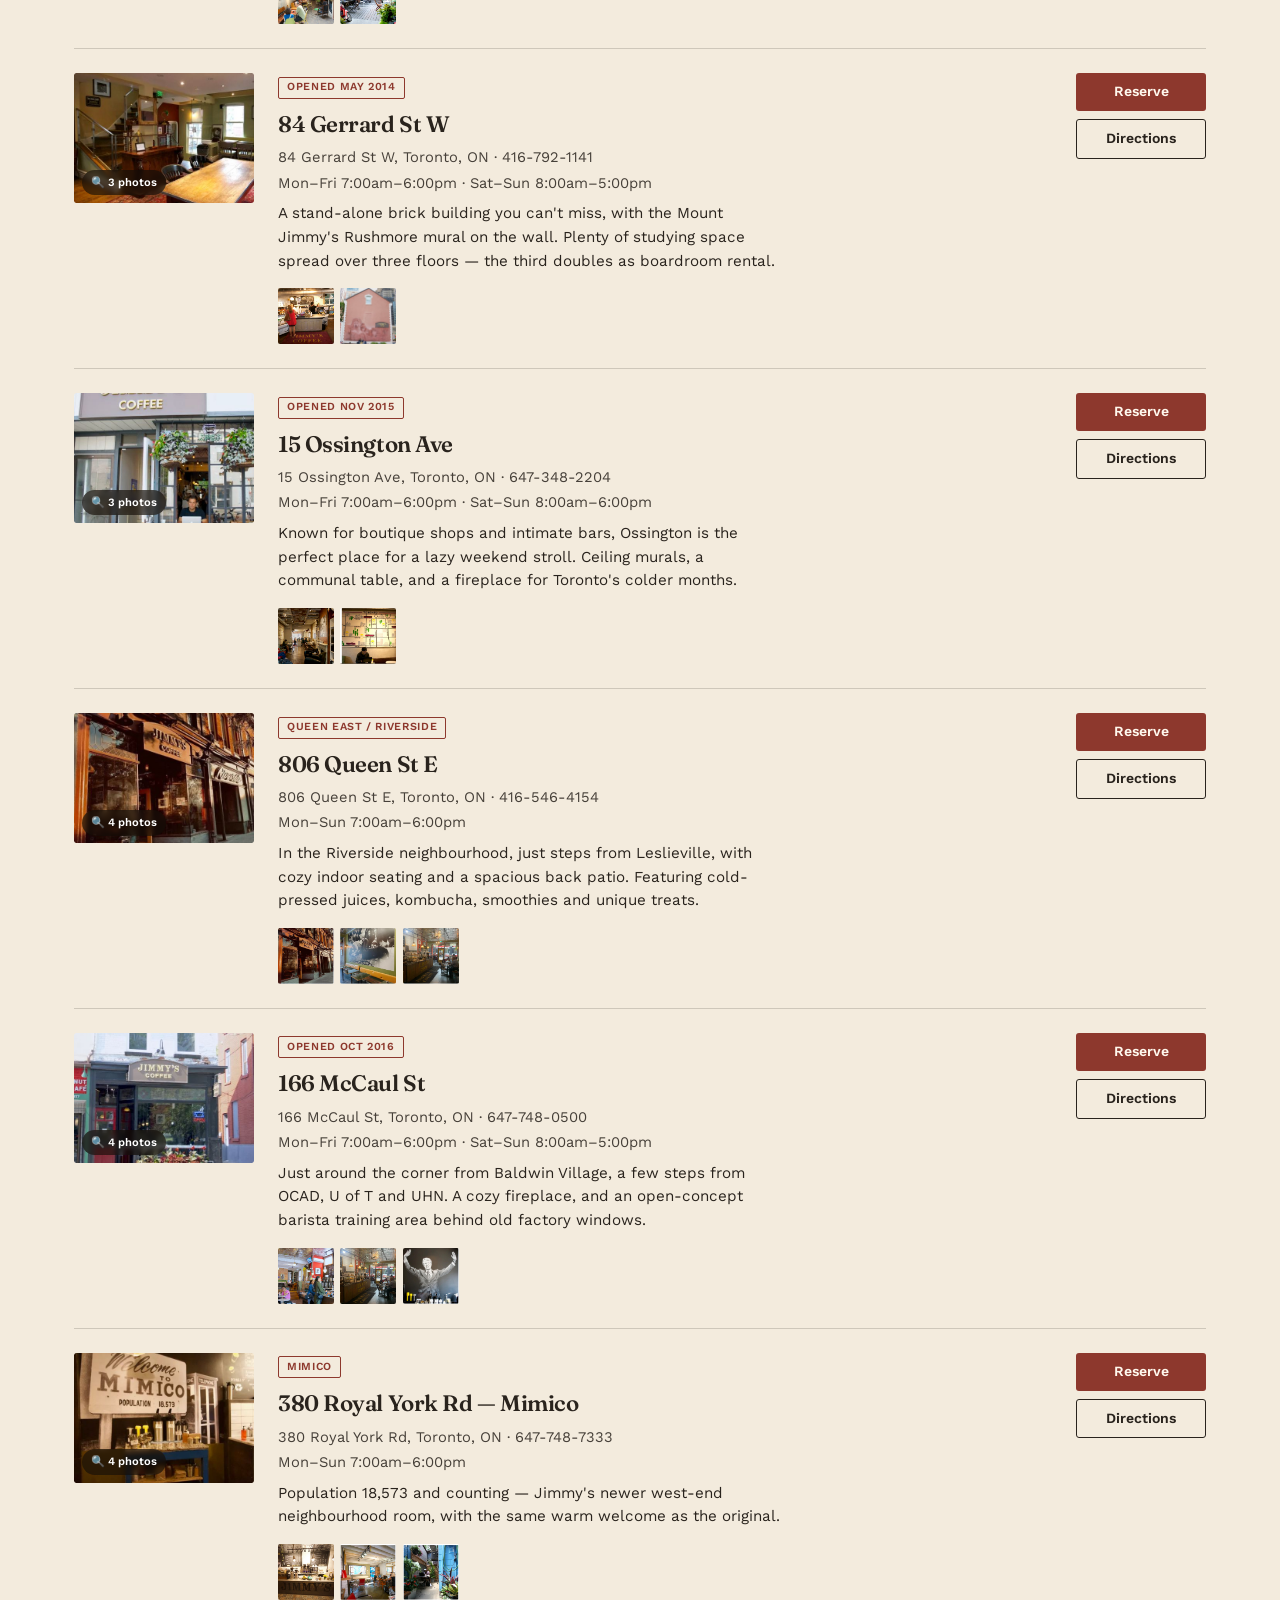
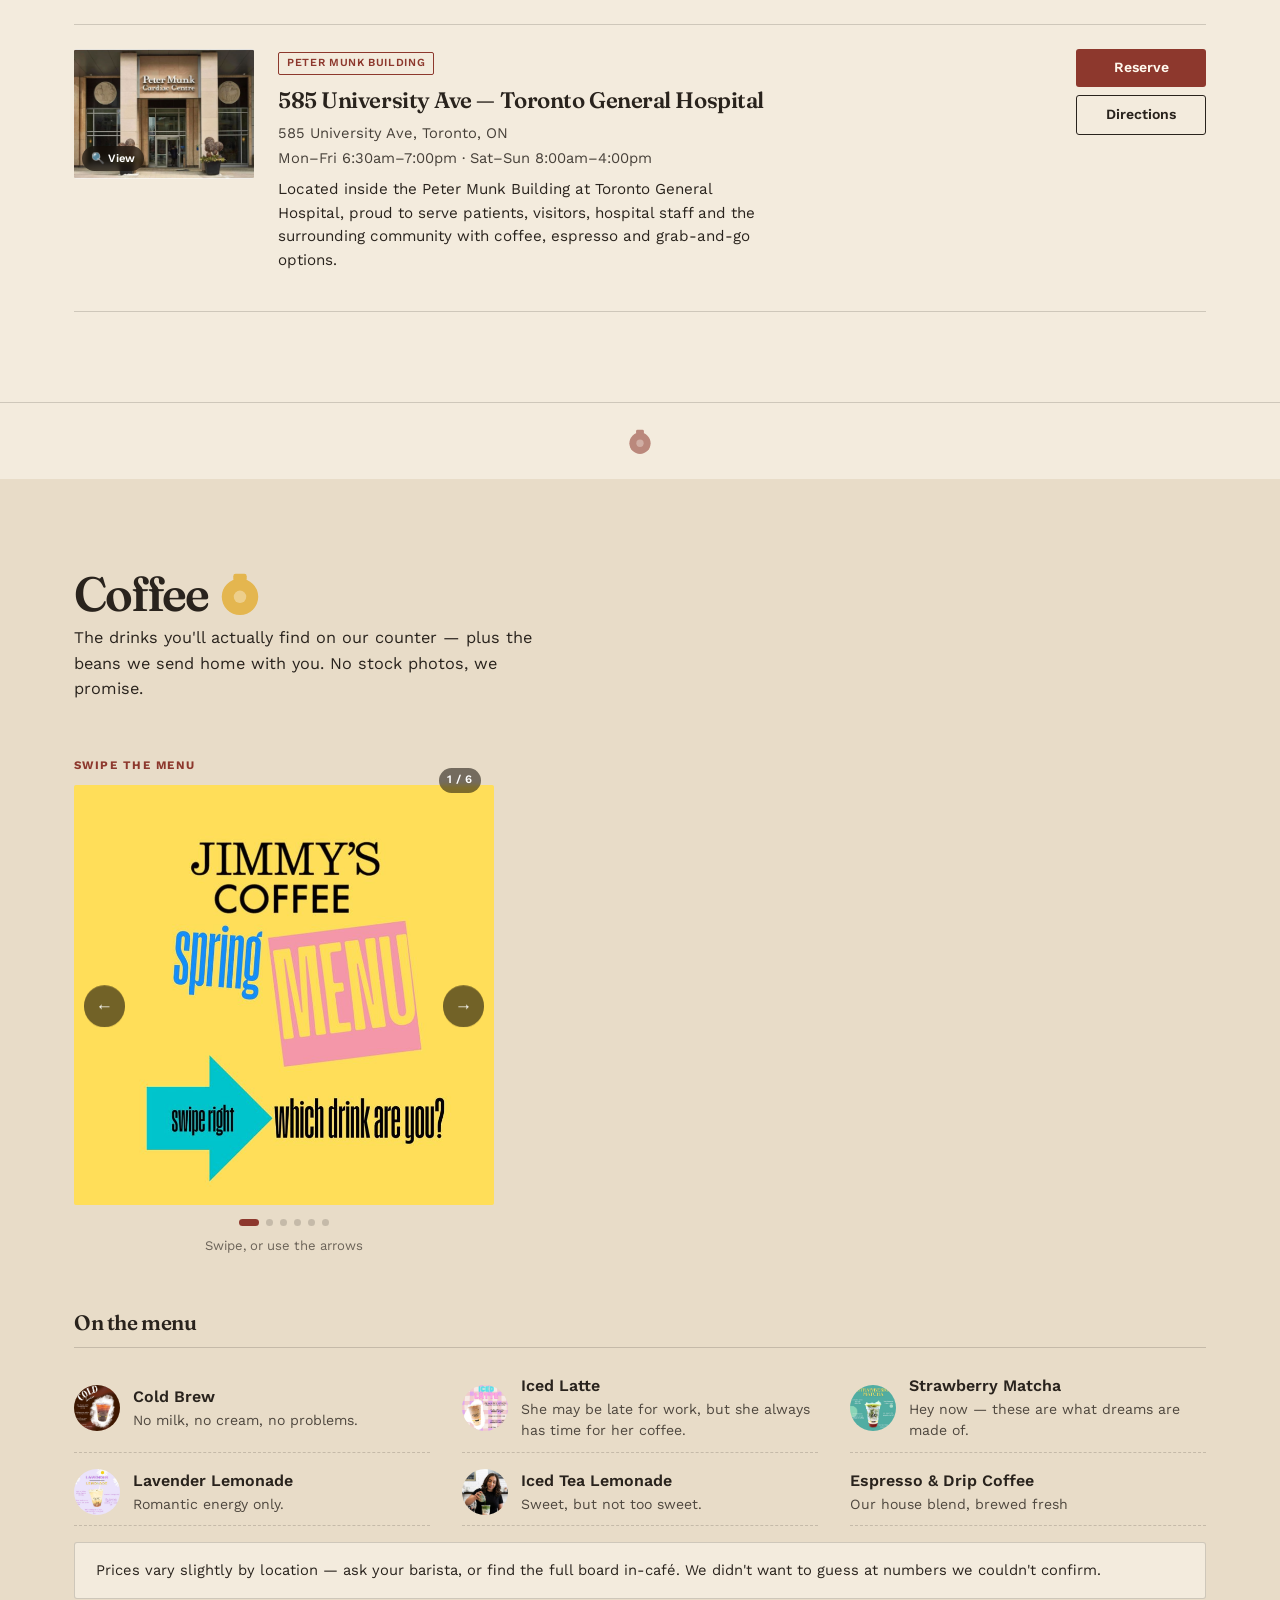
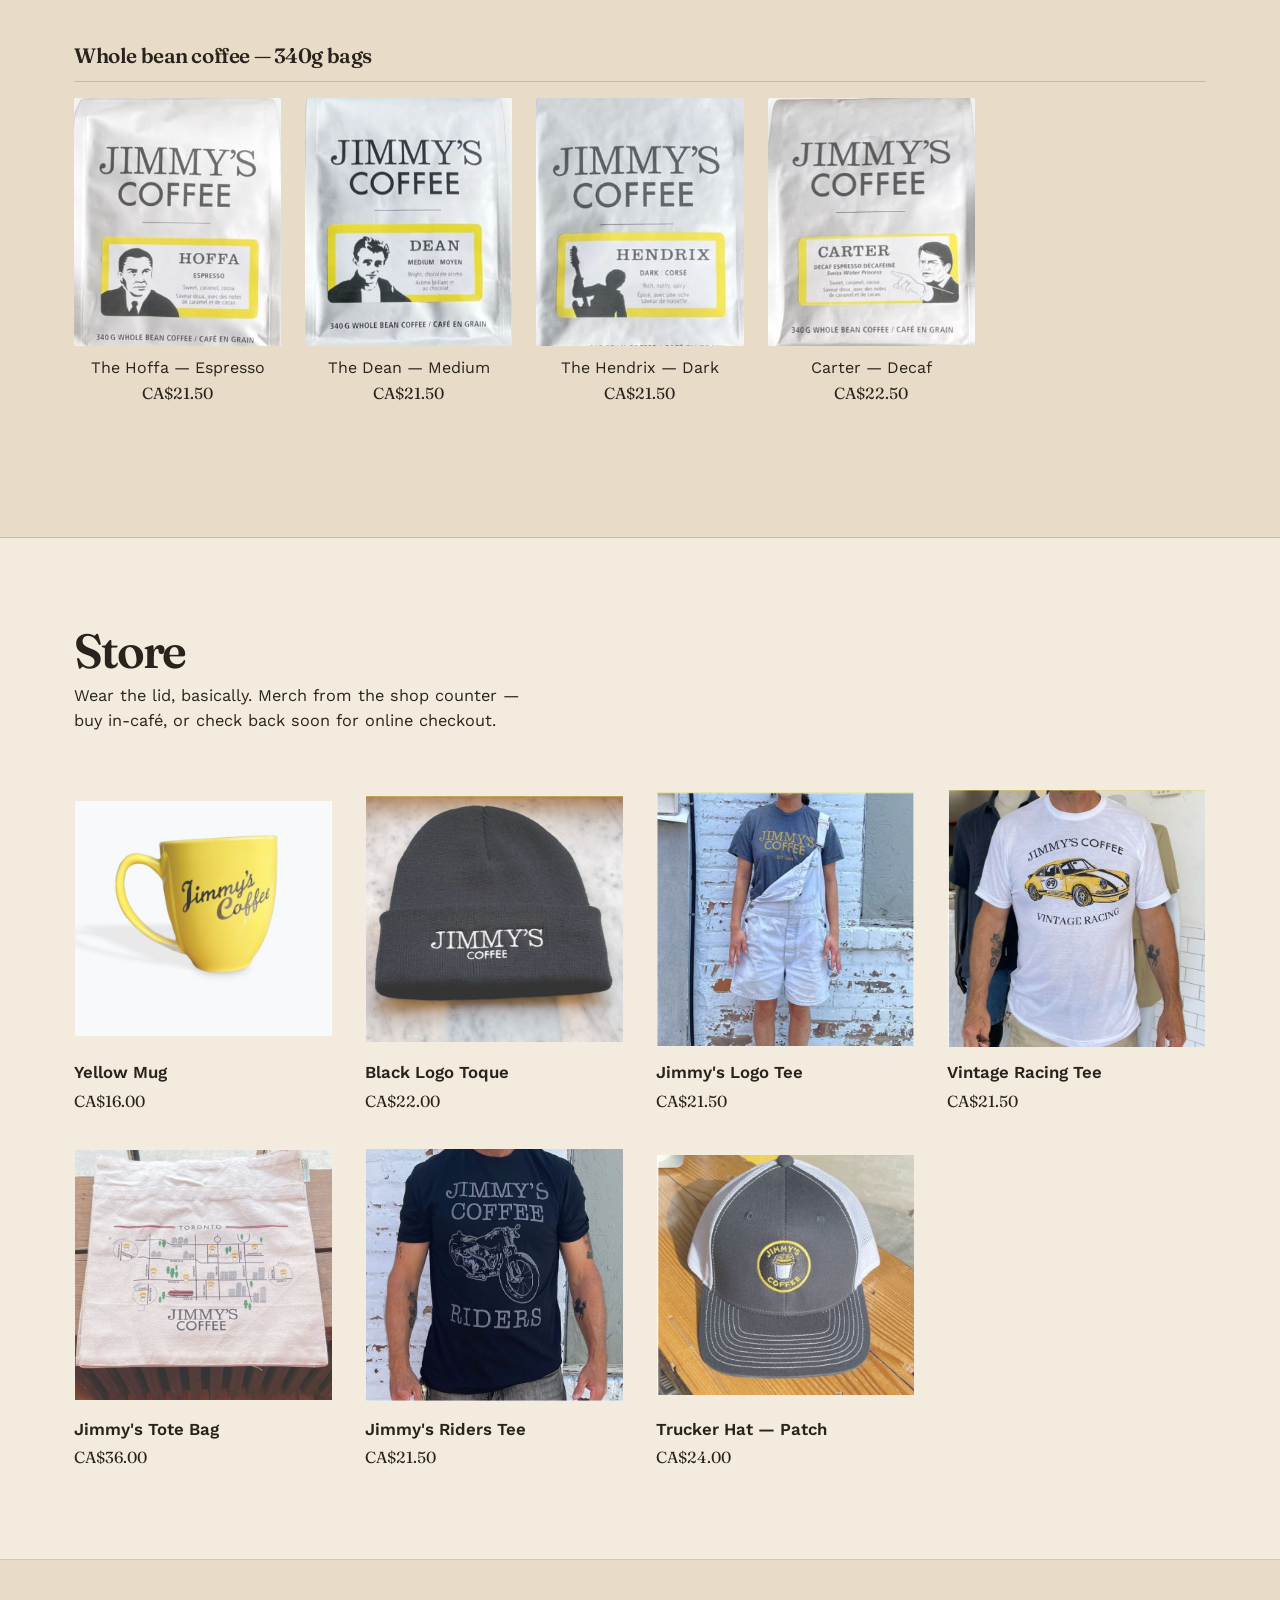
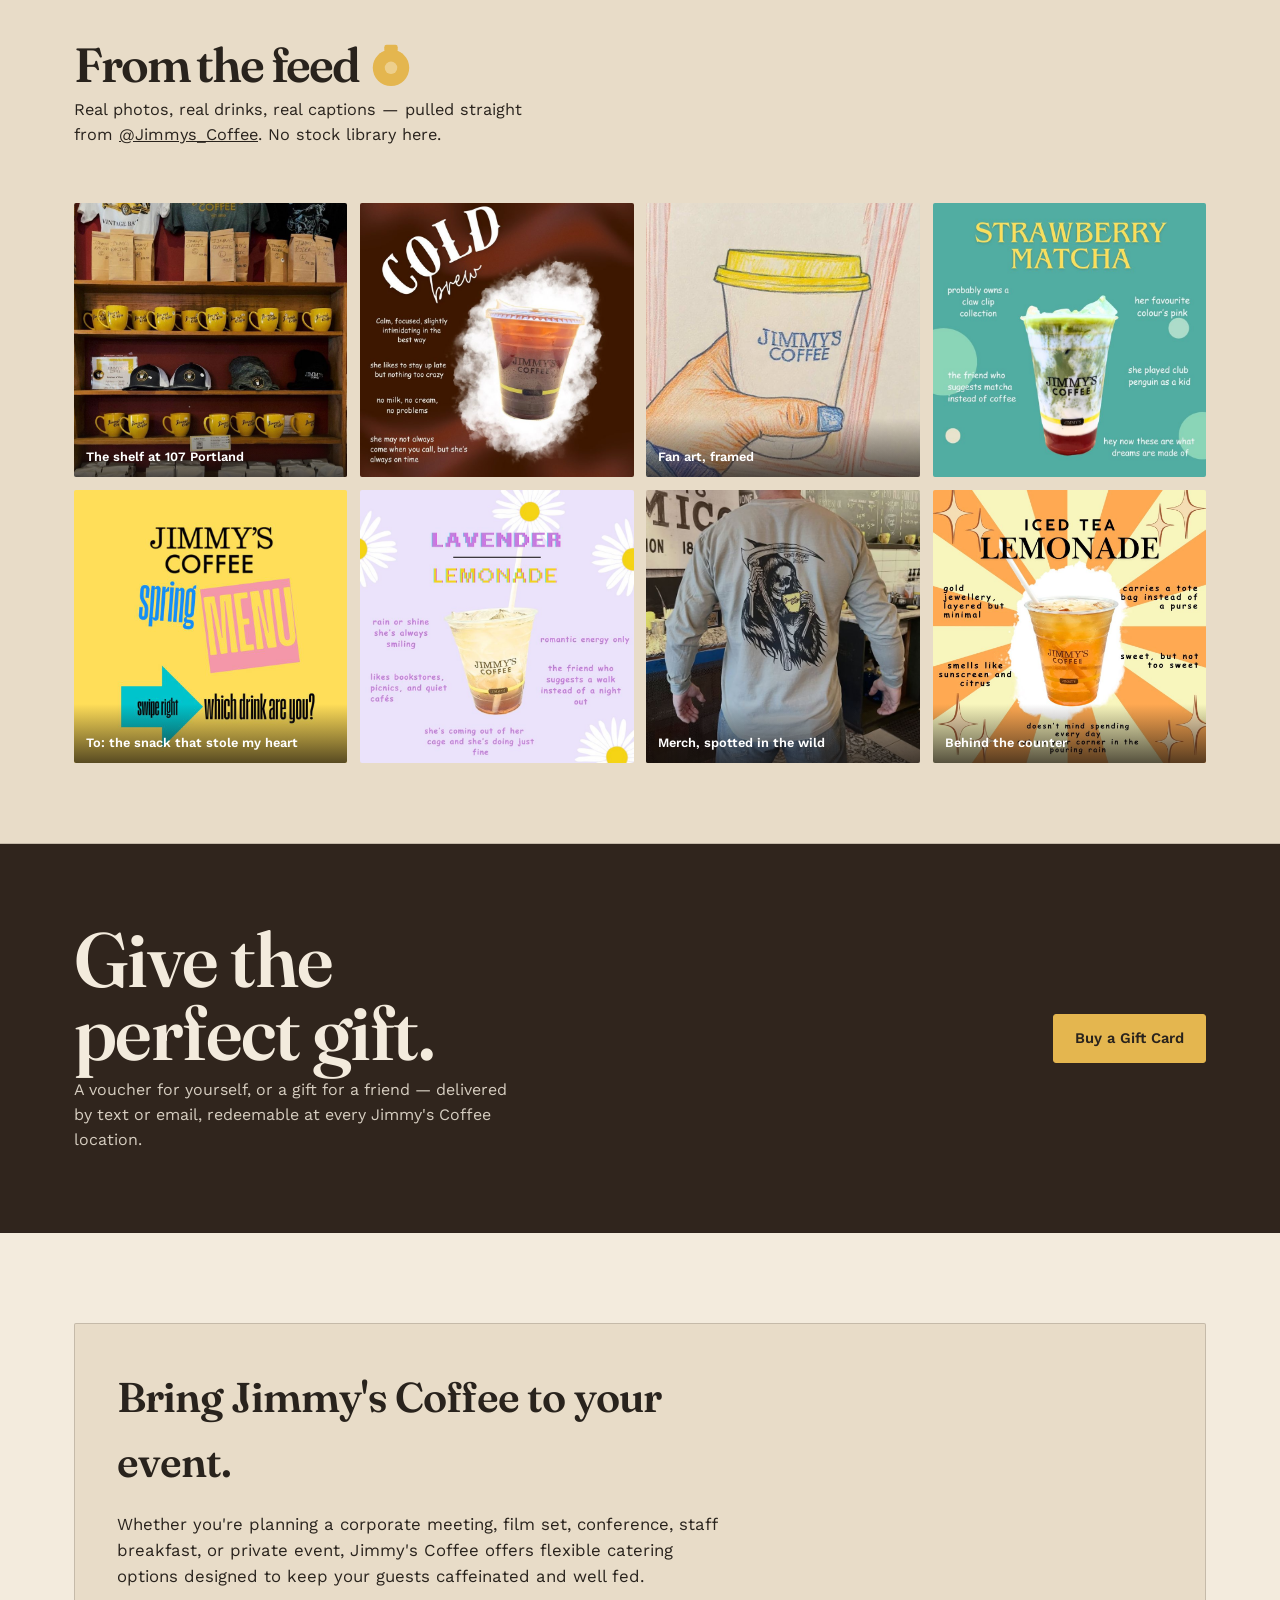
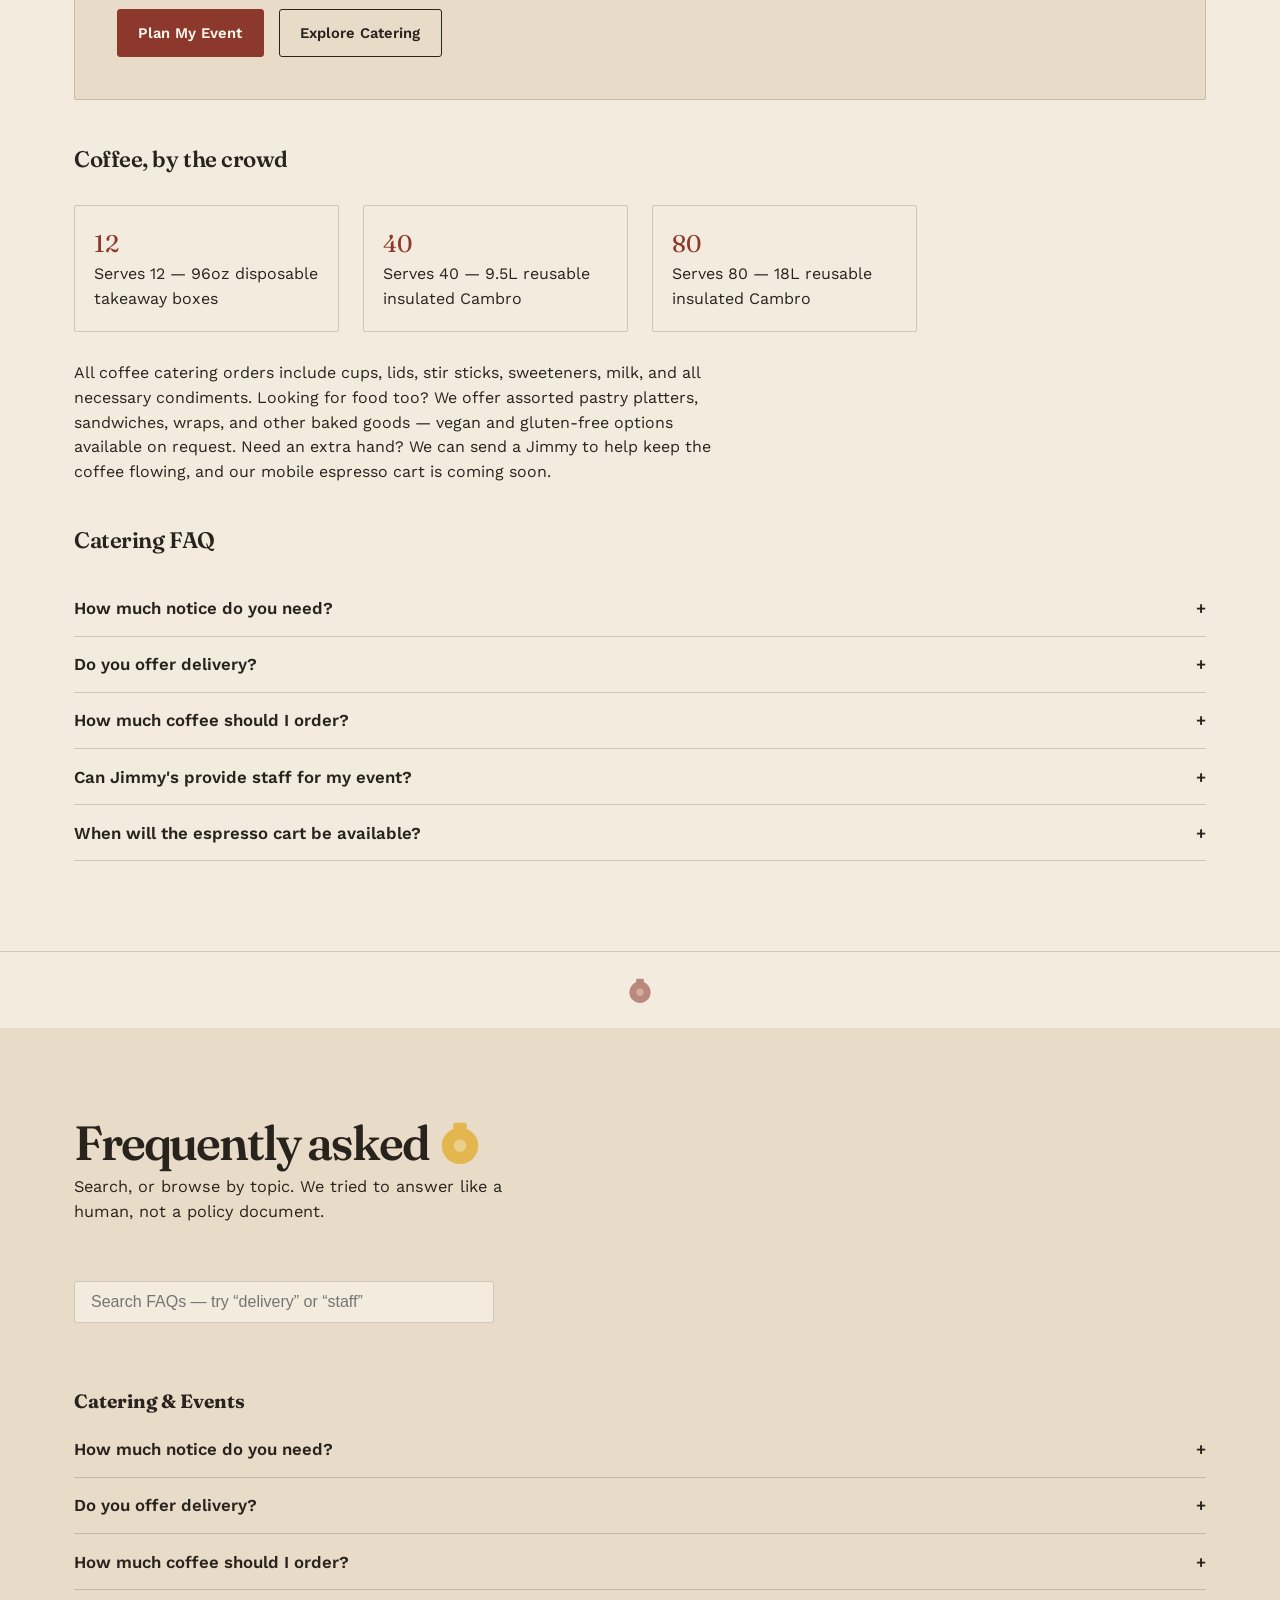
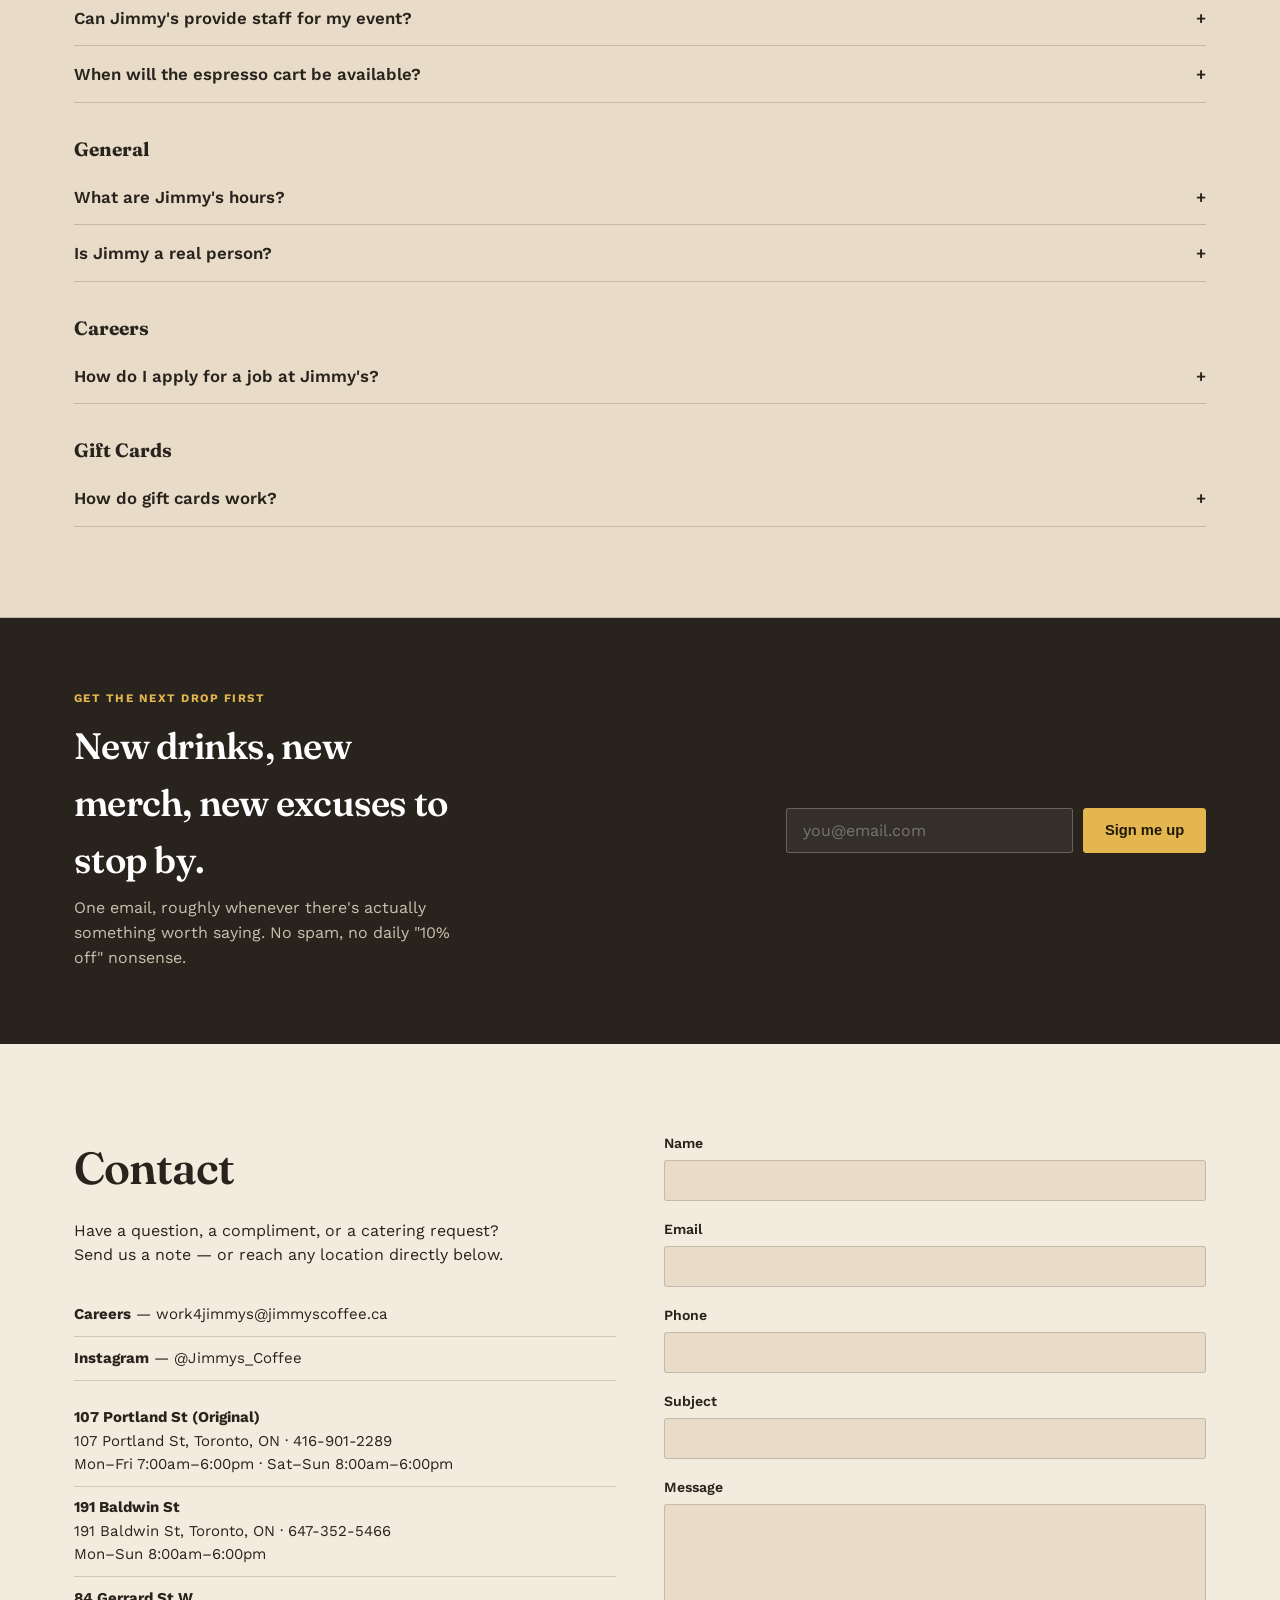
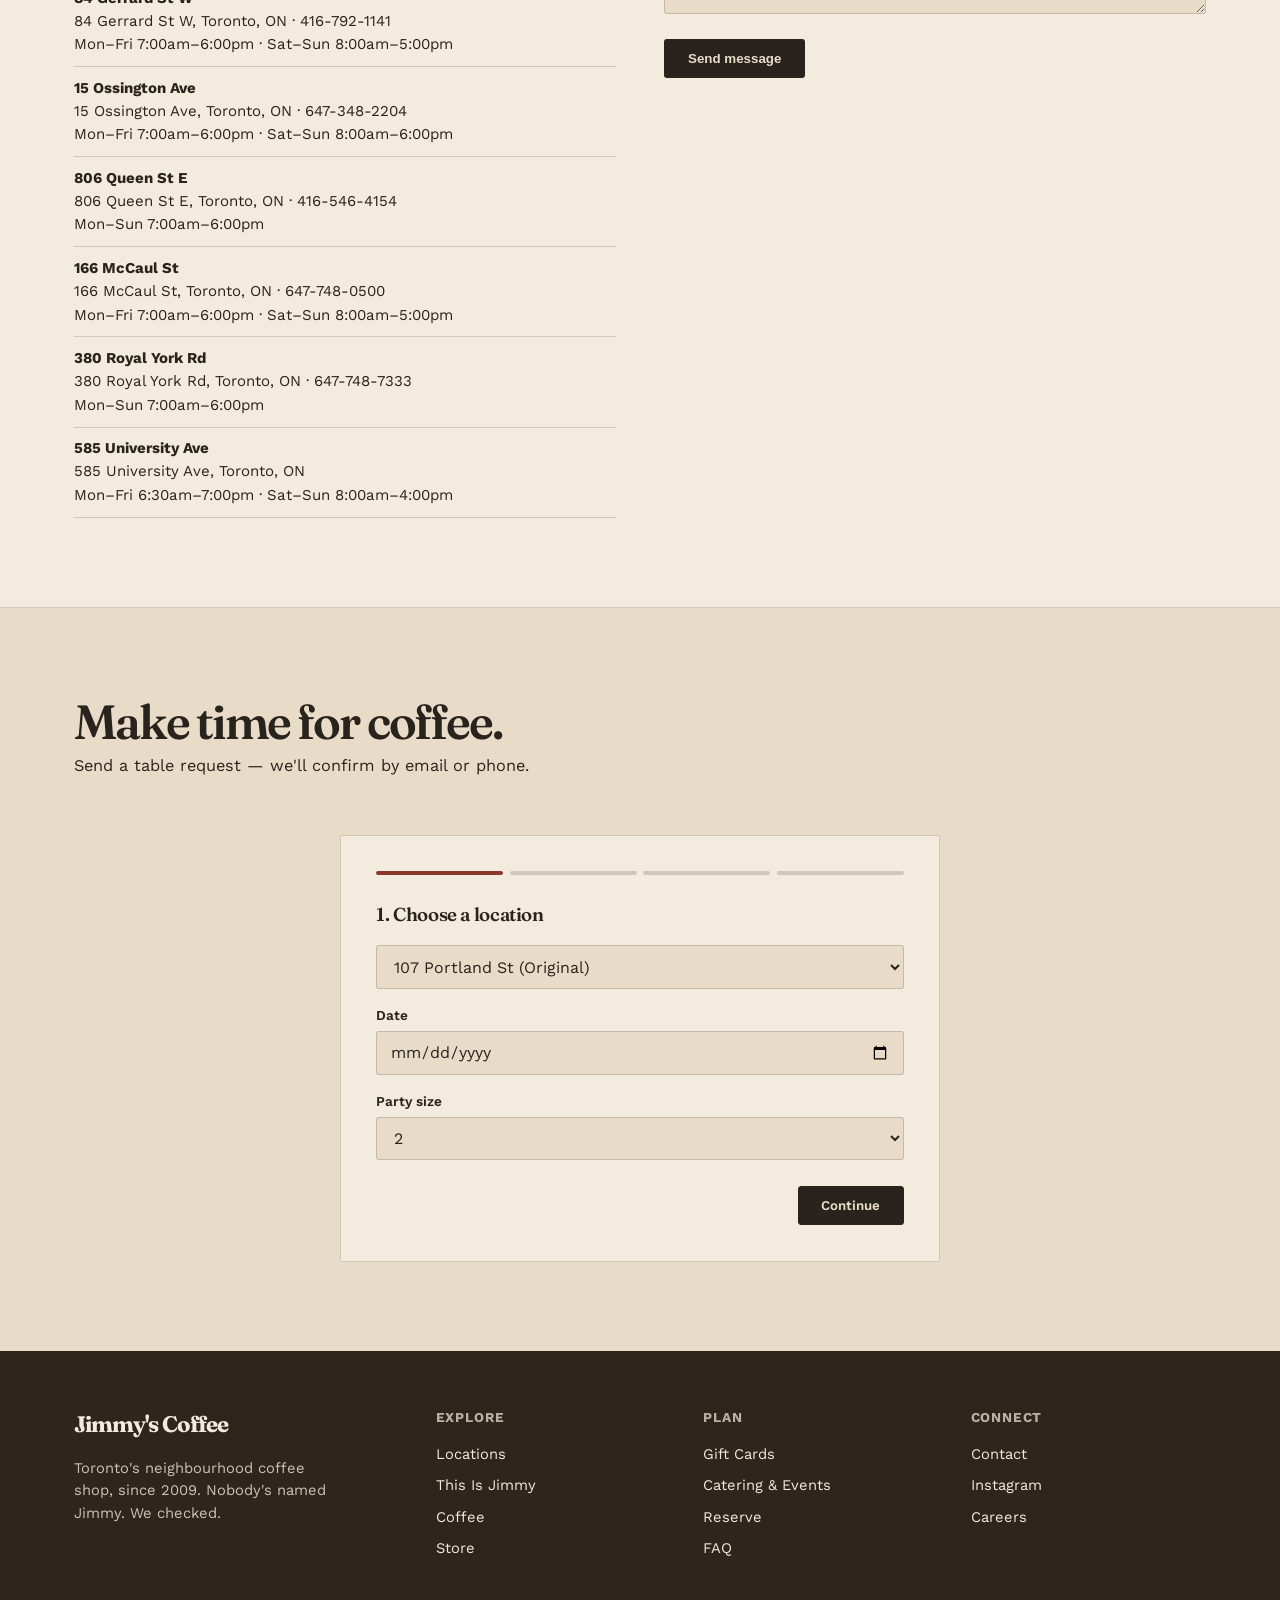
==== commit 813b2bc4: "Fix navigation contrast and remove distracting hero video" ====
--- a/index.html
+++ b/index.html
@@ -487,6 +487,37 @@
   }
   .hero-inner{padding-top:4.5rem;padding-bottom:3rem}
 }
+
+/* VERIFIED SCREENSHOT FIX: restore dark navigation text on the cream header */
+header.site, header.site .nav{
+  background:#F4ECDD!important;
+  color:#221B12!important;
+}
+header.site .brand,
+header.site .navlinks a,
+header.site .burger{
+  color:#221B12!important;
+  opacity:1!important;
+  visibility:visible!important;
+}
+header.site .navright .cta.outline{
+  color:#221B12!important;
+  border-color:#221B12!important;
+  background:transparent!important;
+}
+header.site .navright .cta:not(.outline){
+  background:#963B30!important;
+  border-color:#963B30!important;
+  color:#fff!important;
+}
+/* The hero video contains oversized baked-in lettering that competes with the headline.
+   Use the clean storefront photograph instead. */
+.hero>video{display:none!important}
+.hero>img{
+  display:block!important;
+  filter:brightness(.62) saturate(.88)!important;
+}
+
 </style>
 </head>
 <body>
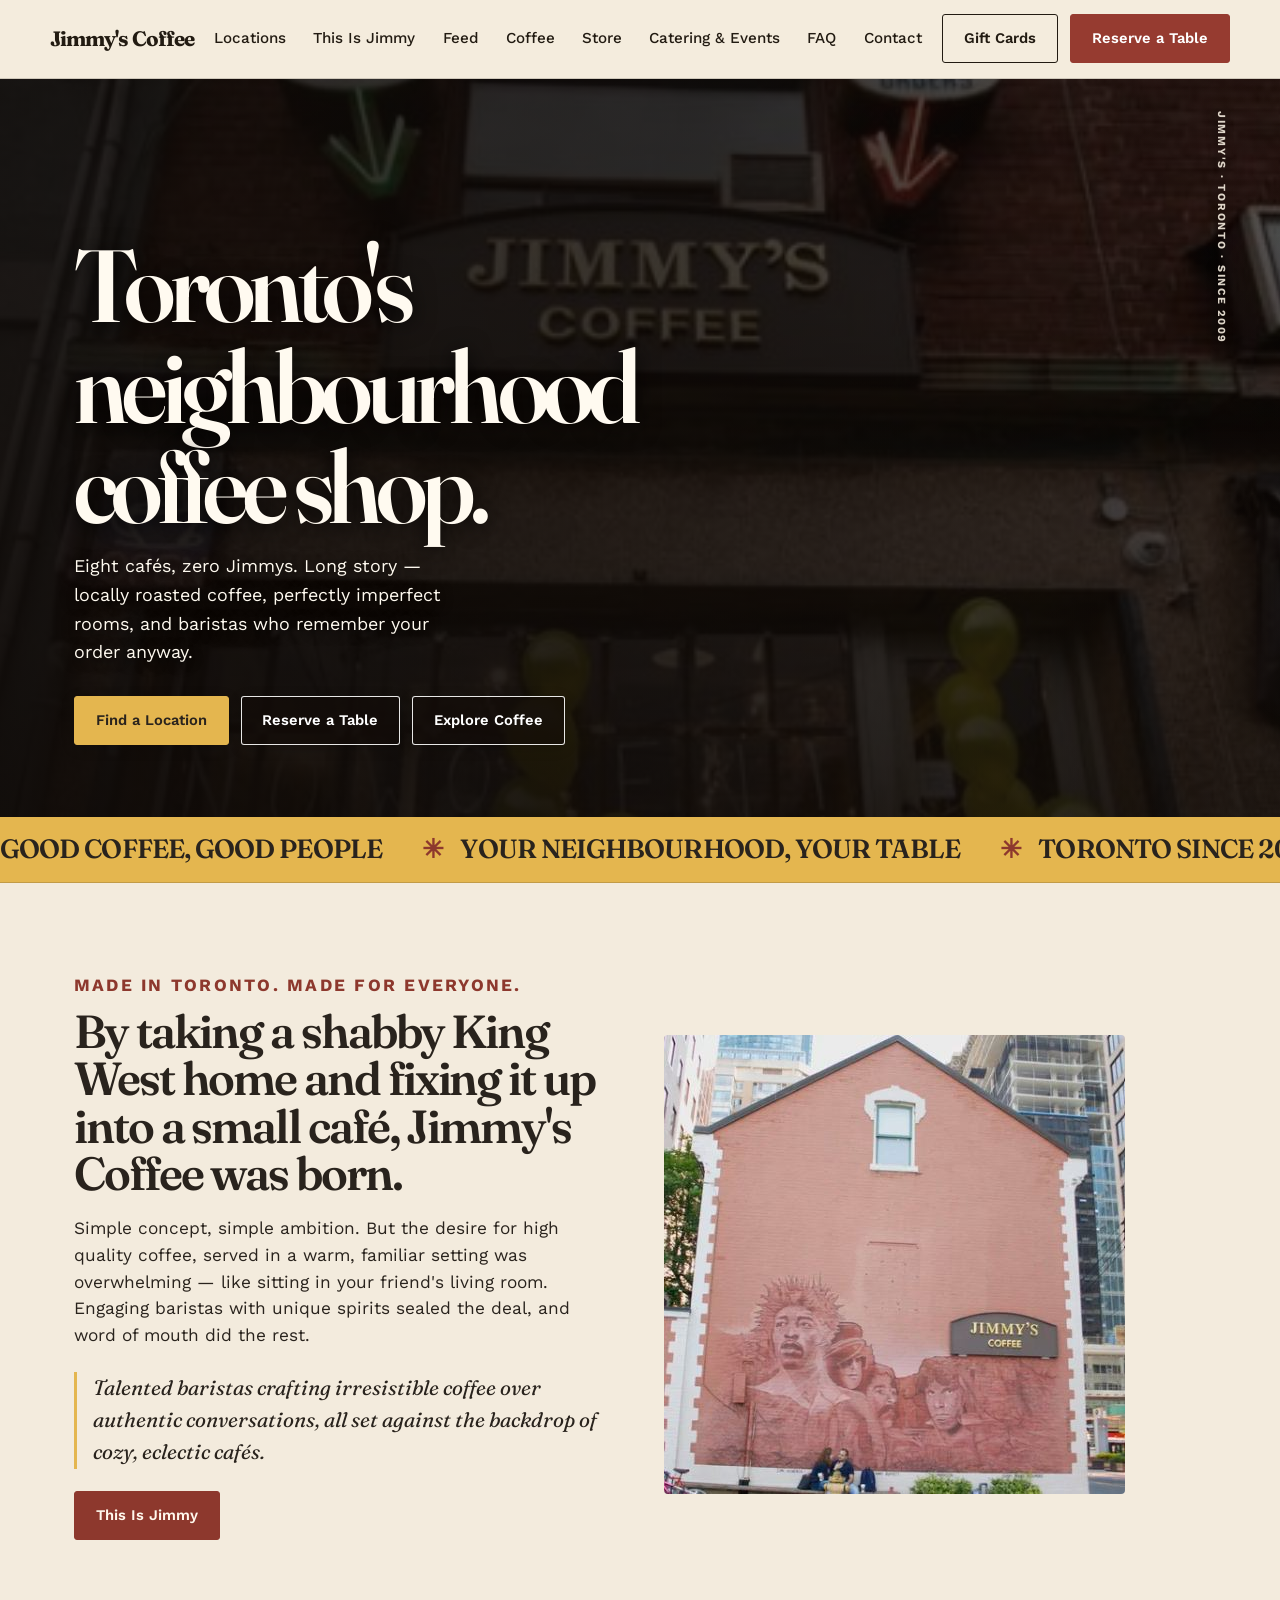
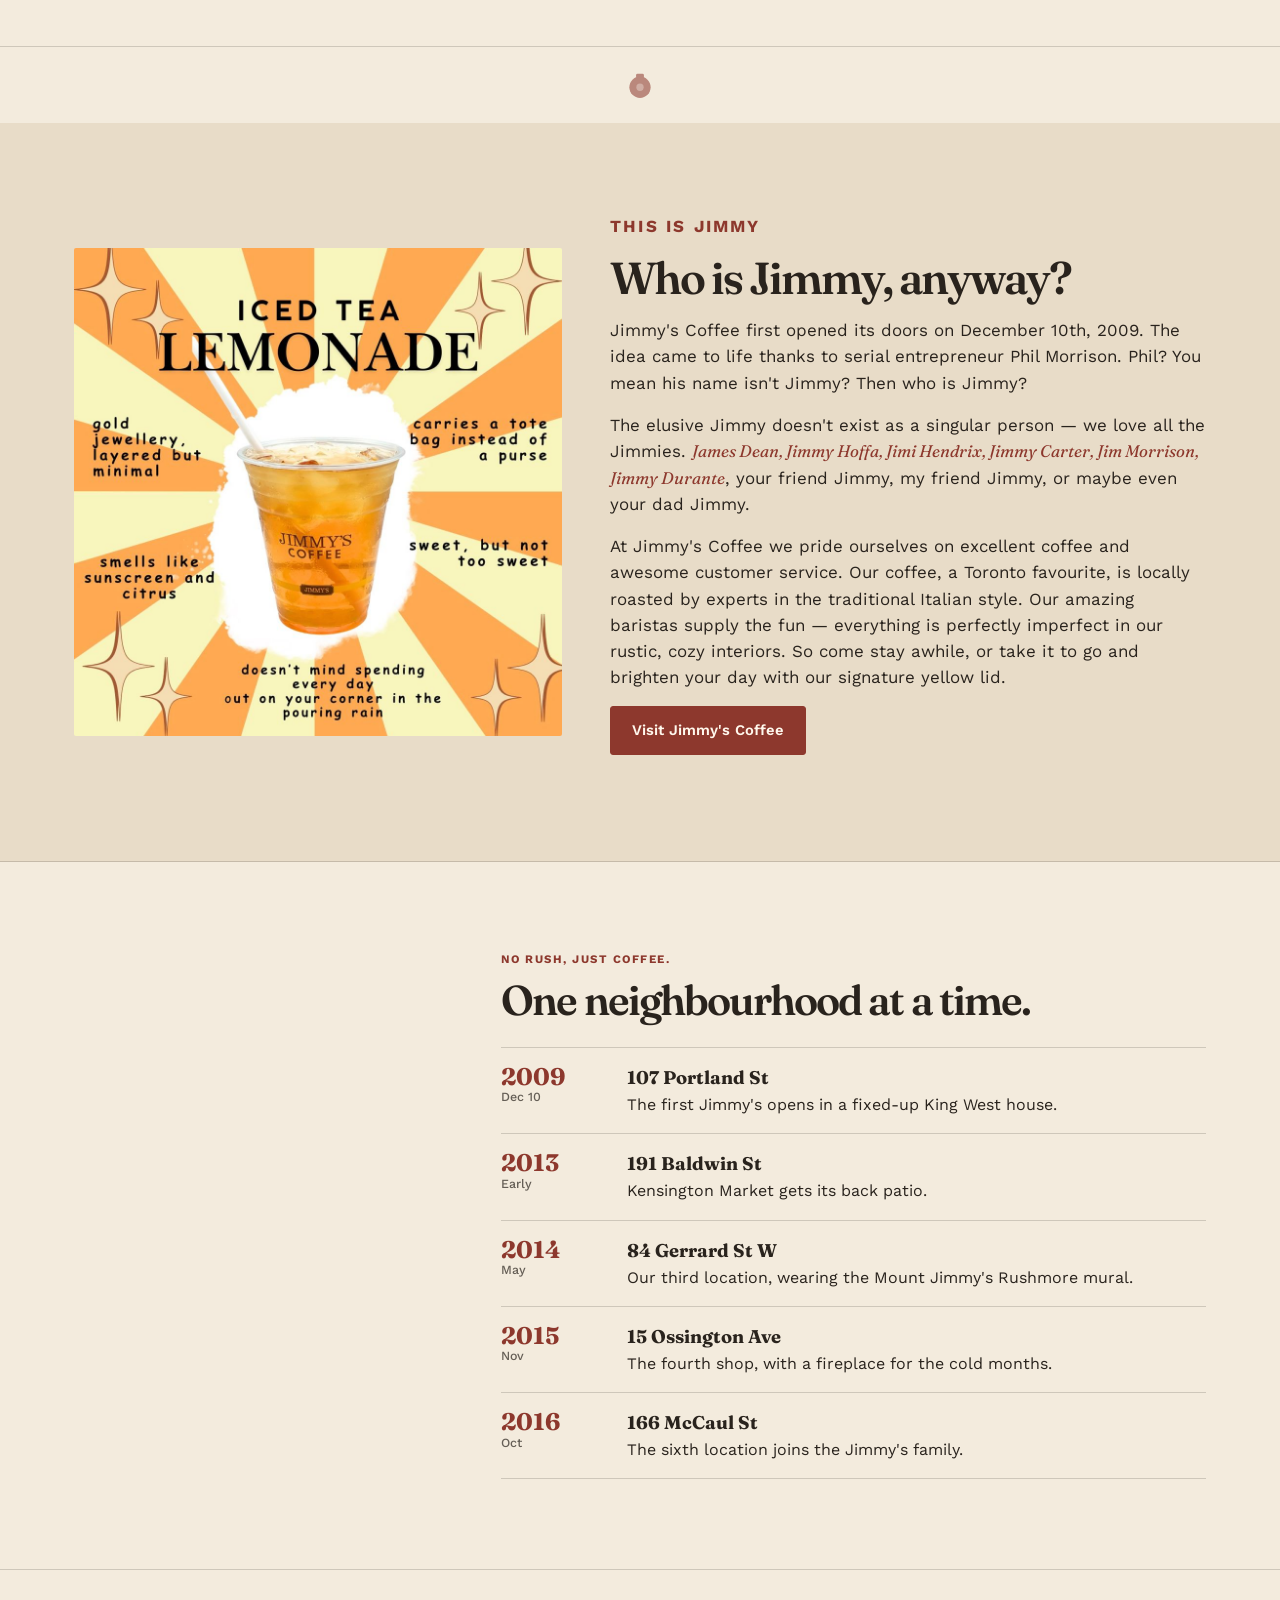
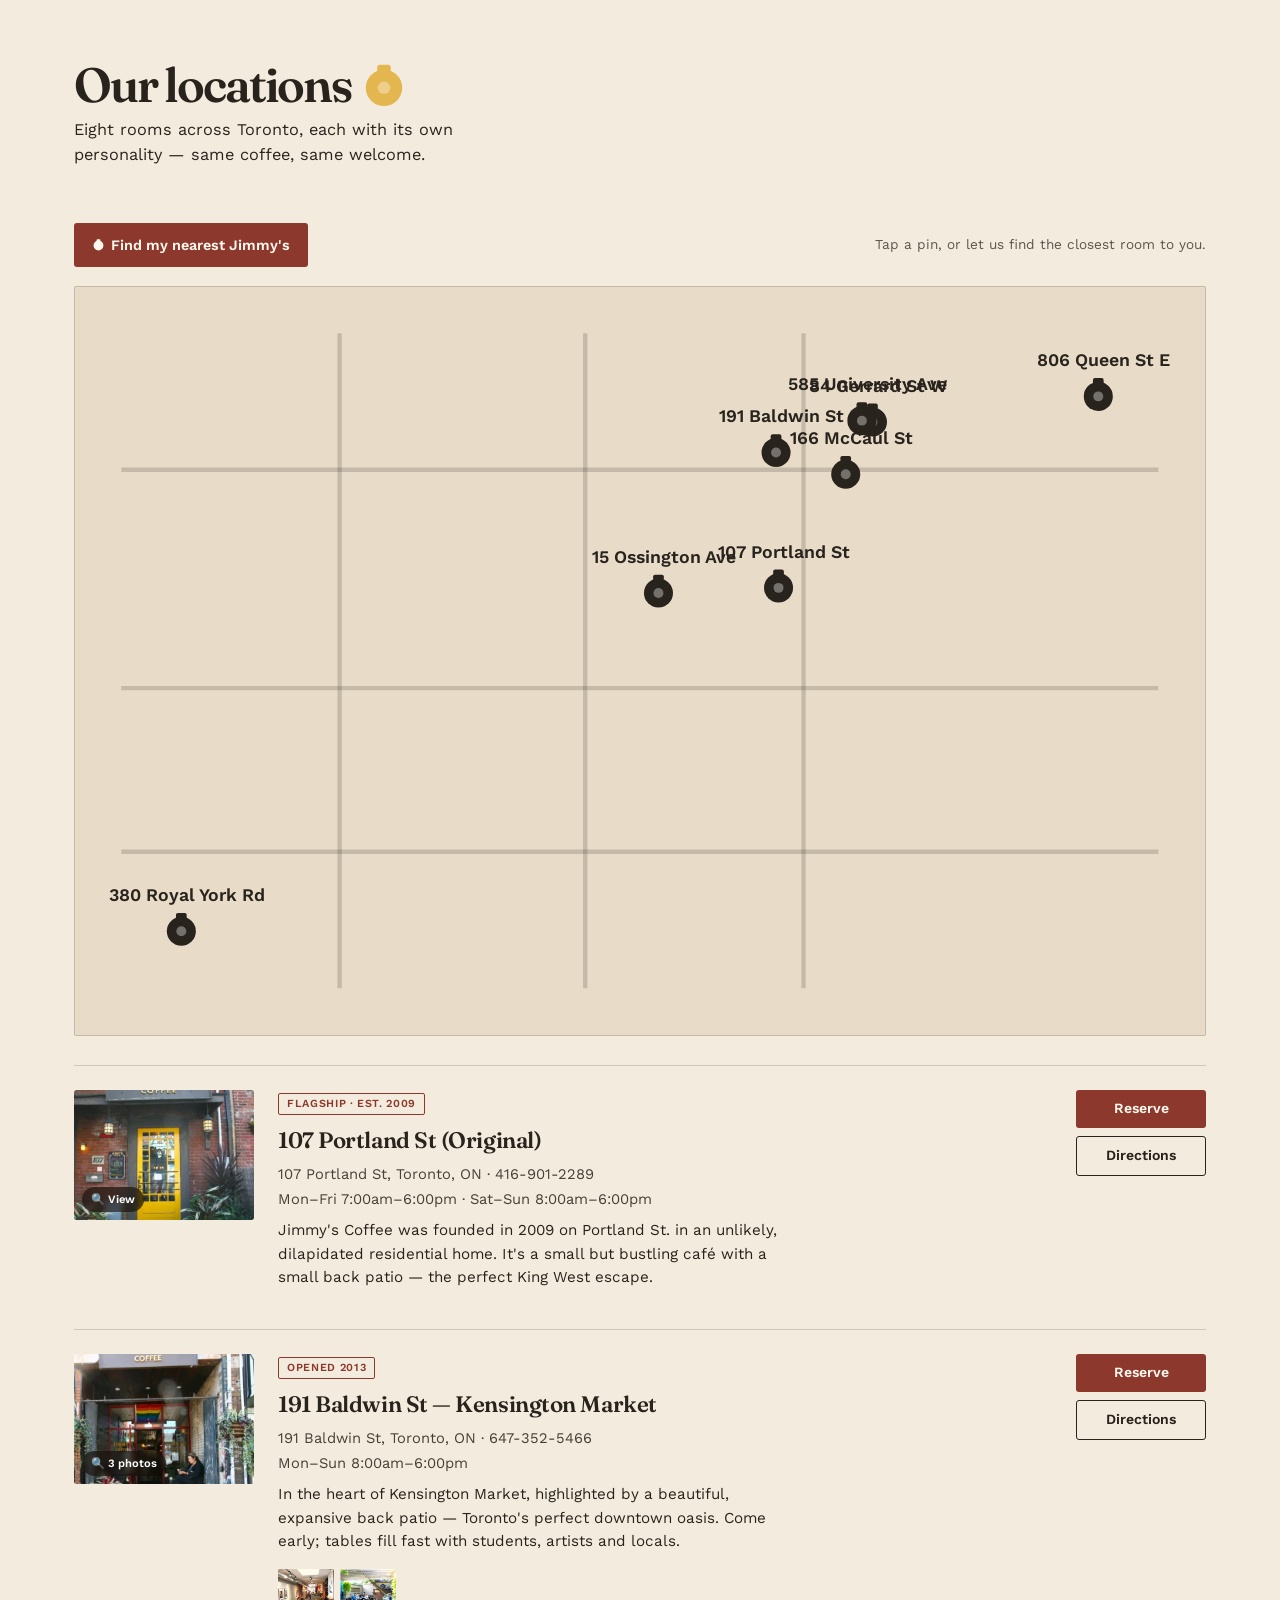
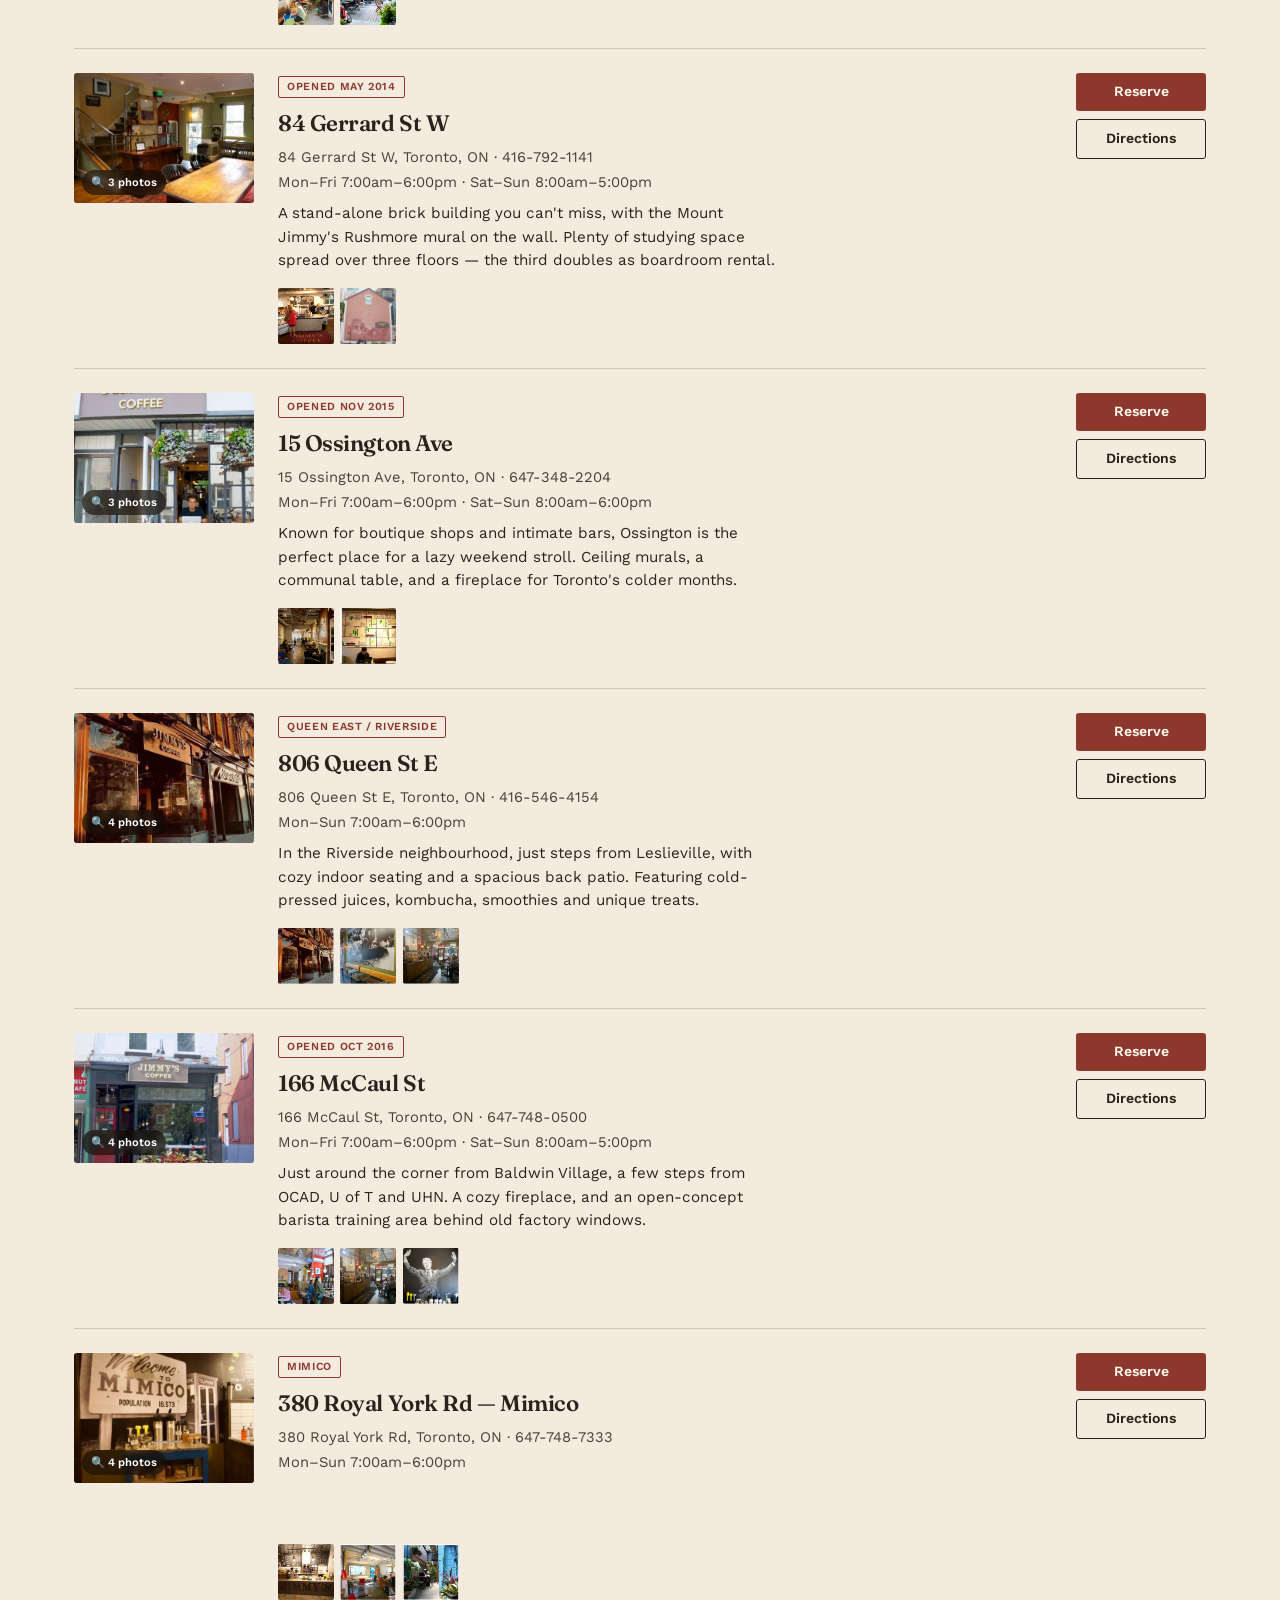
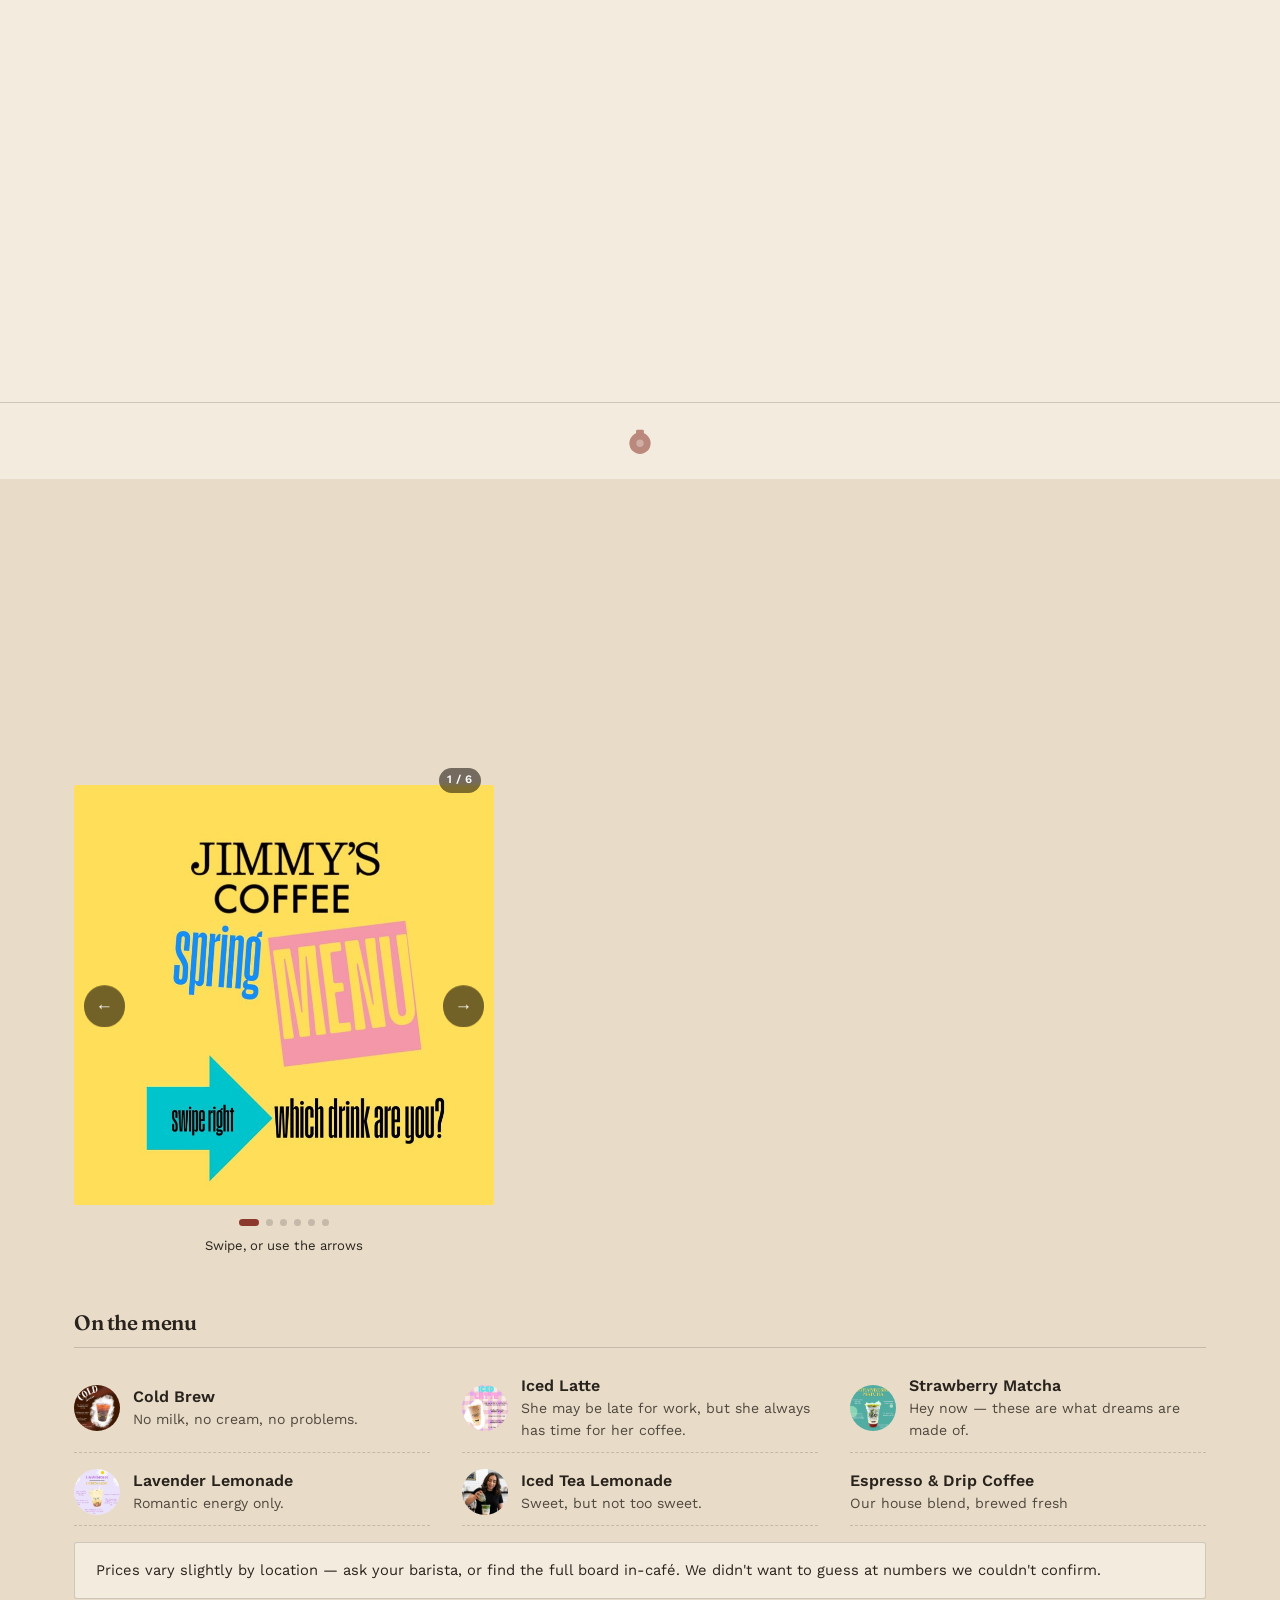
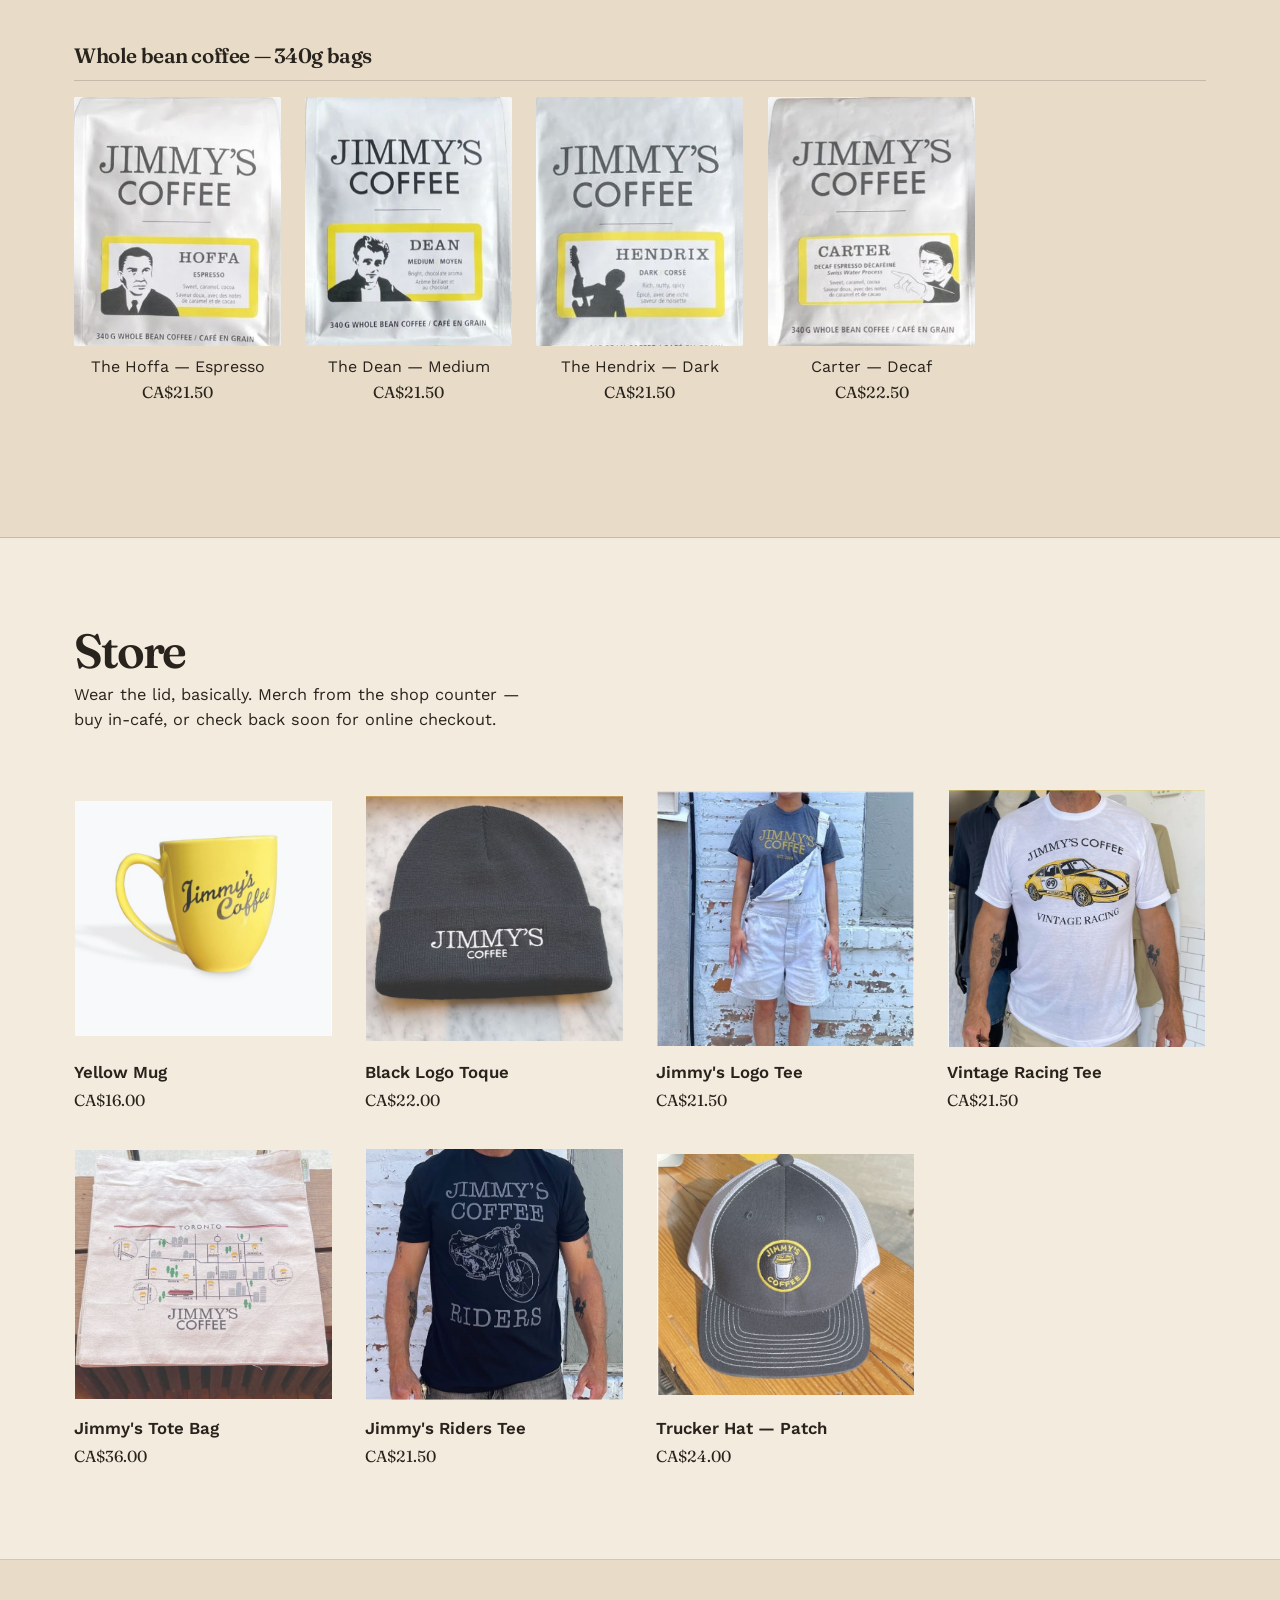
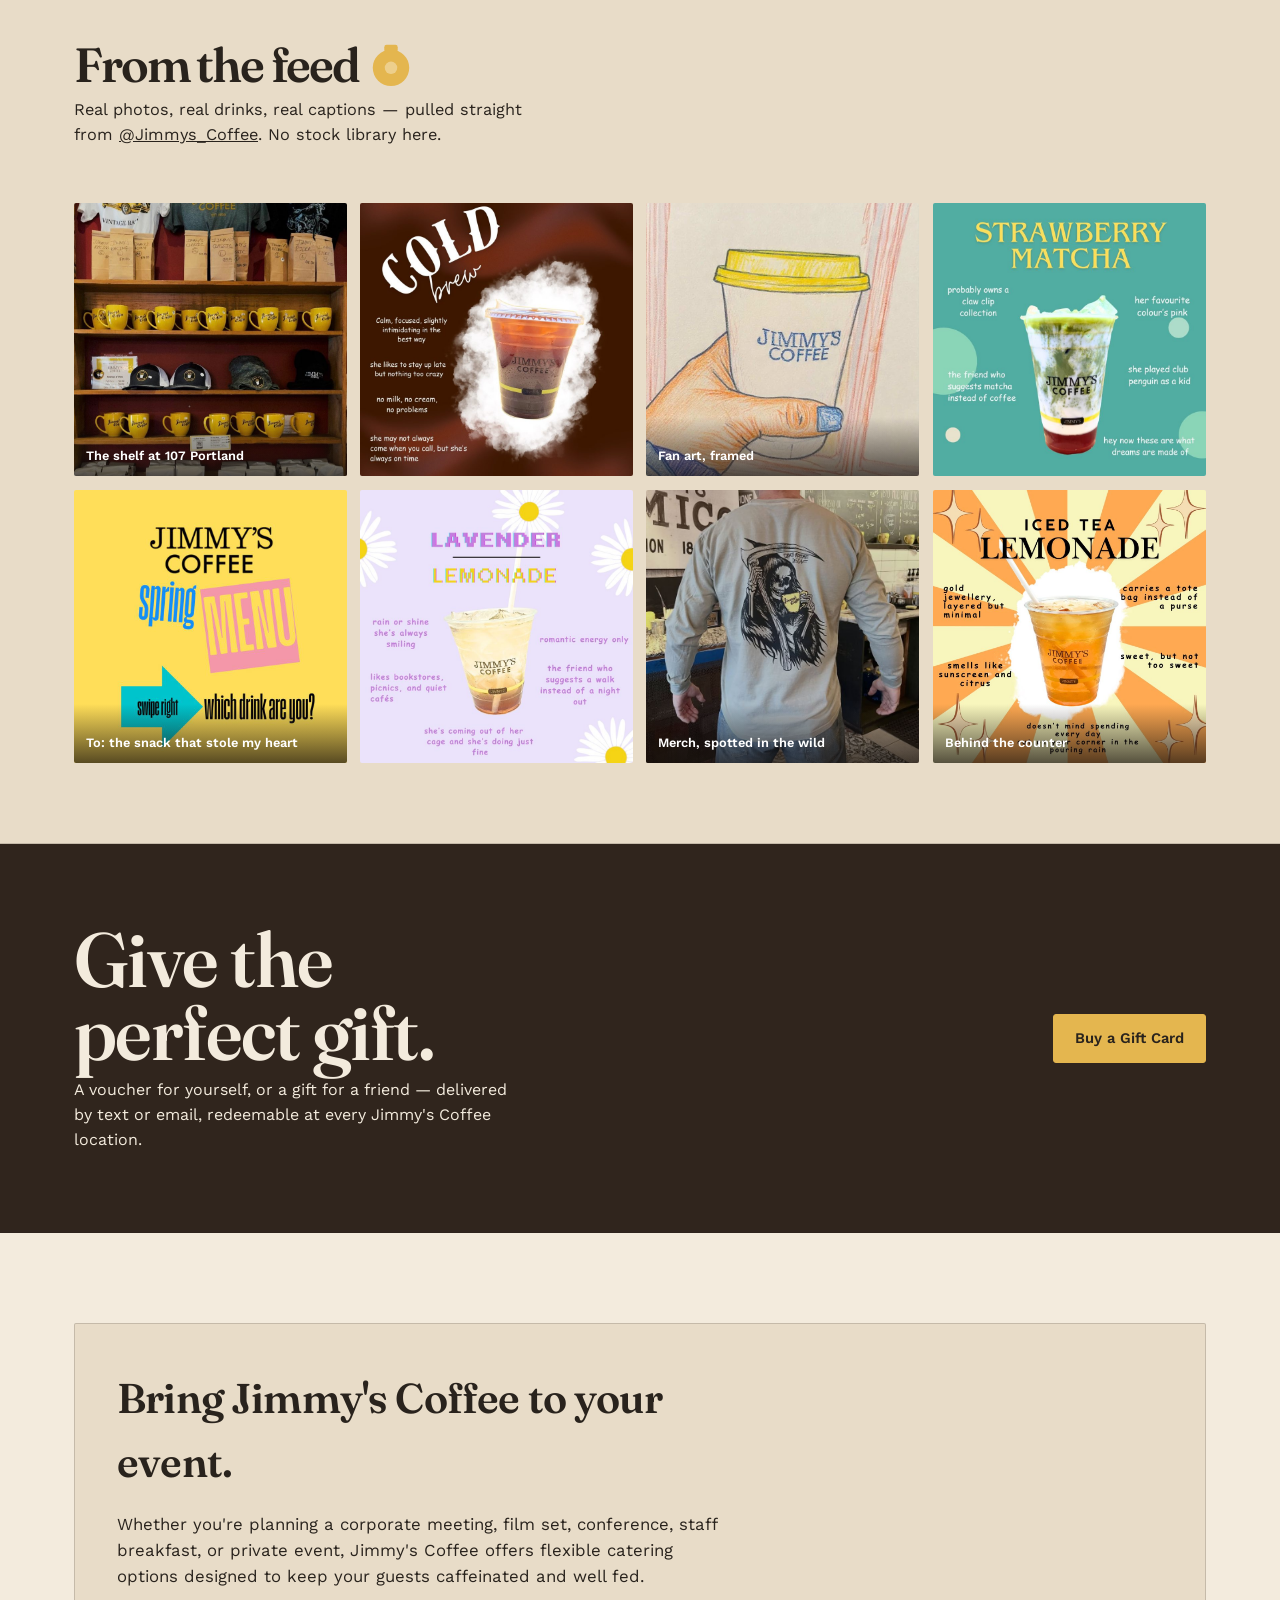
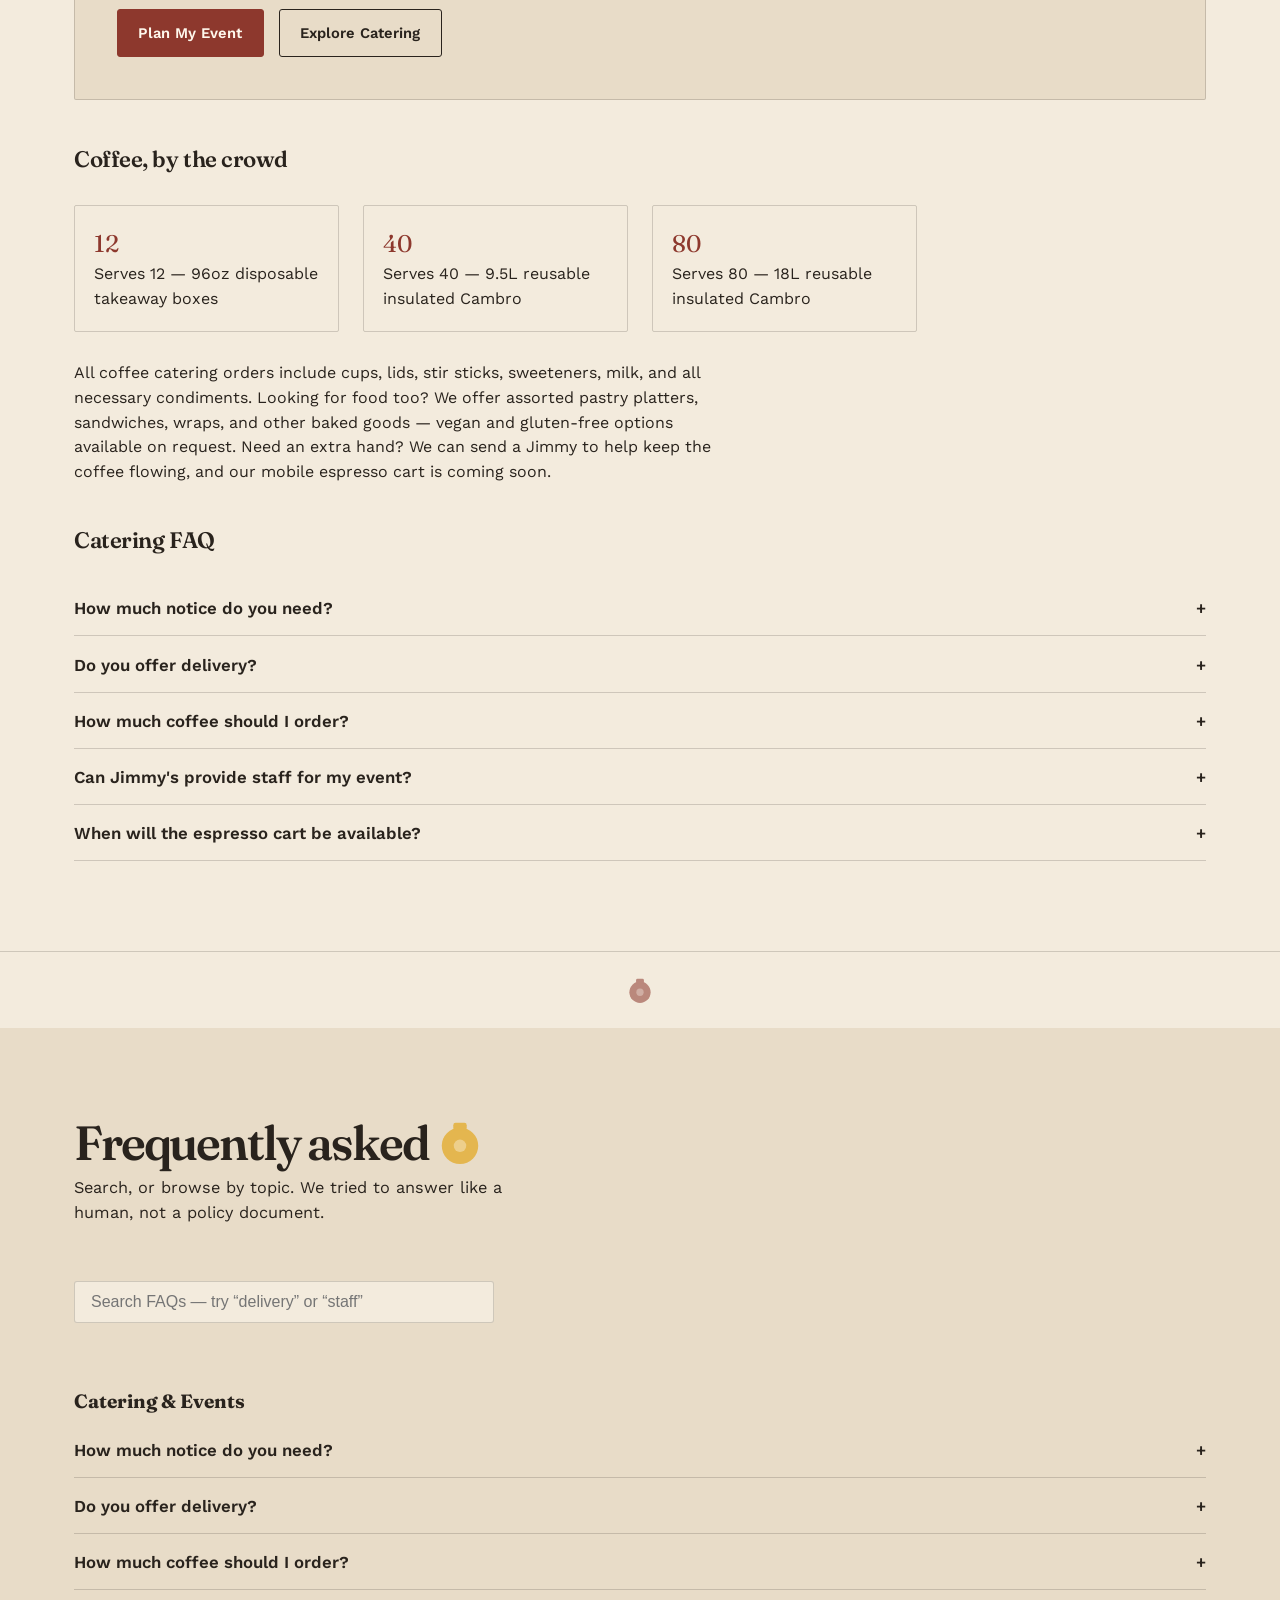
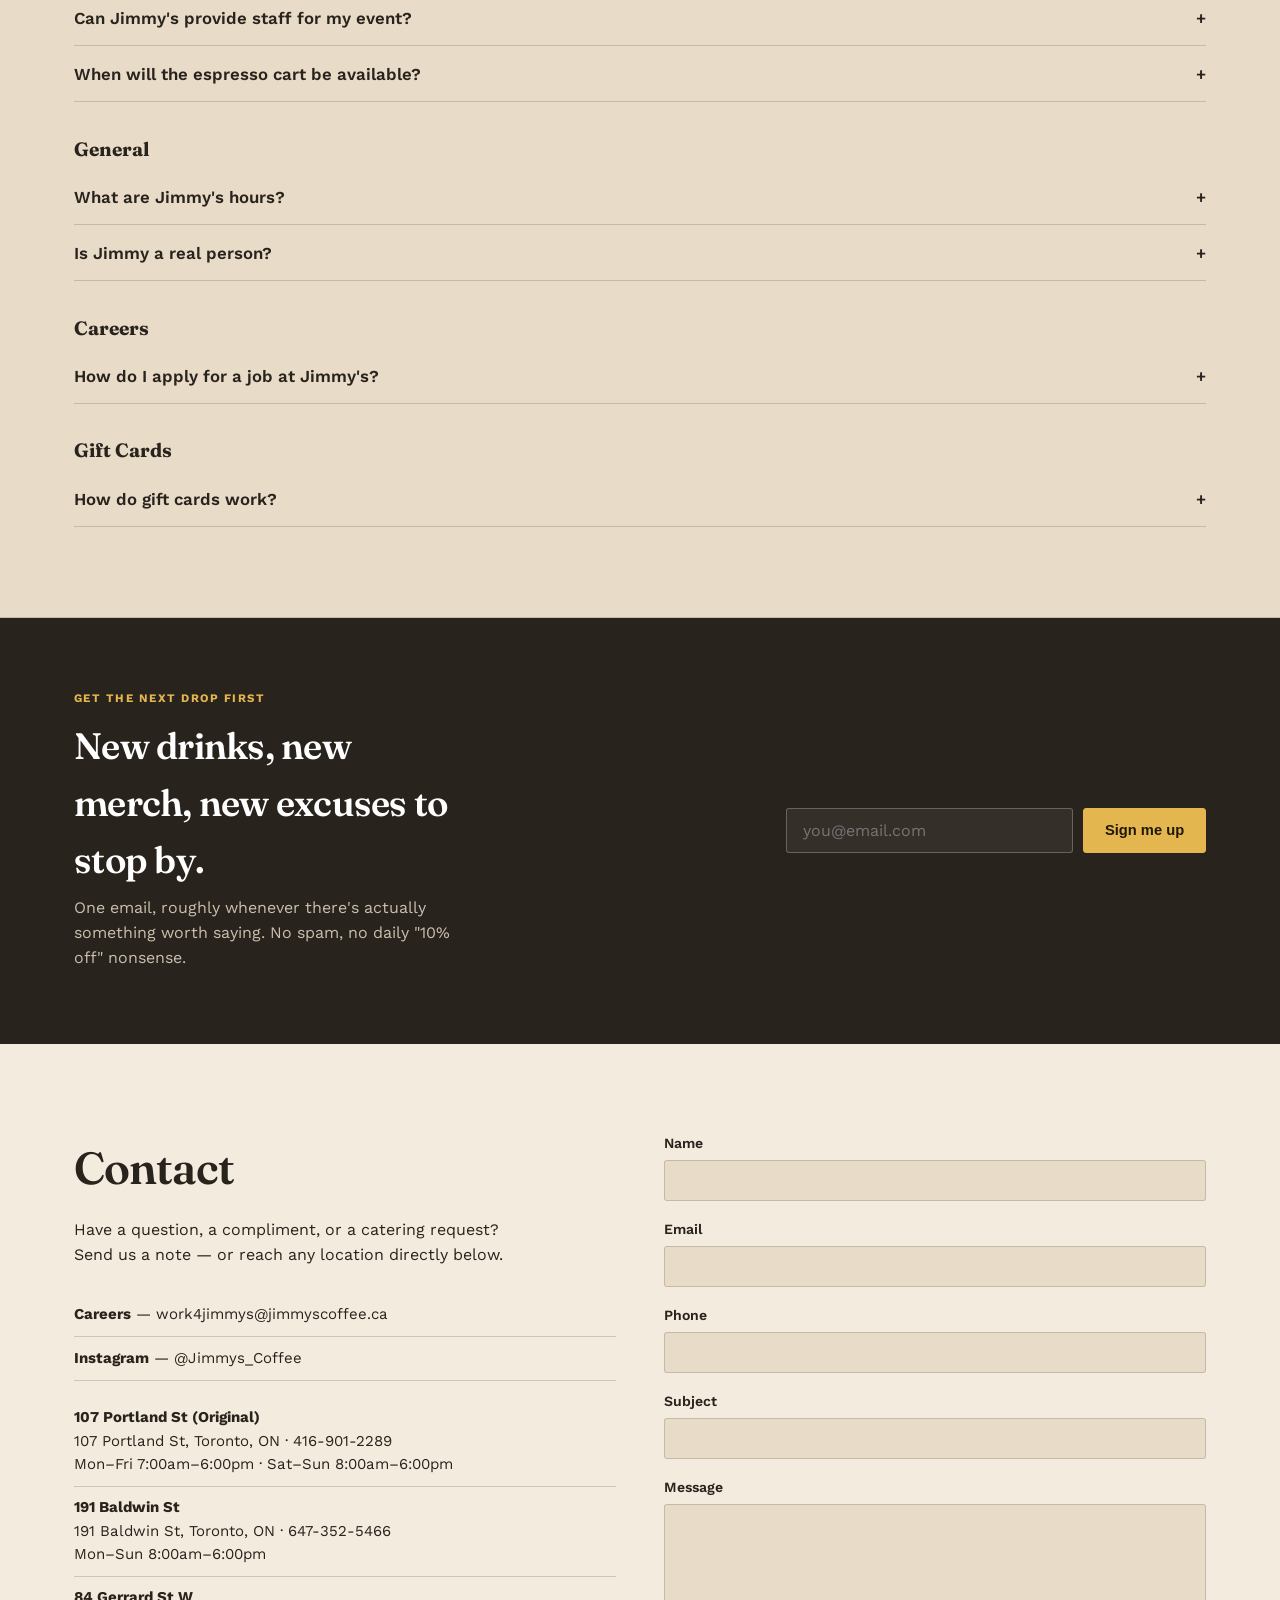
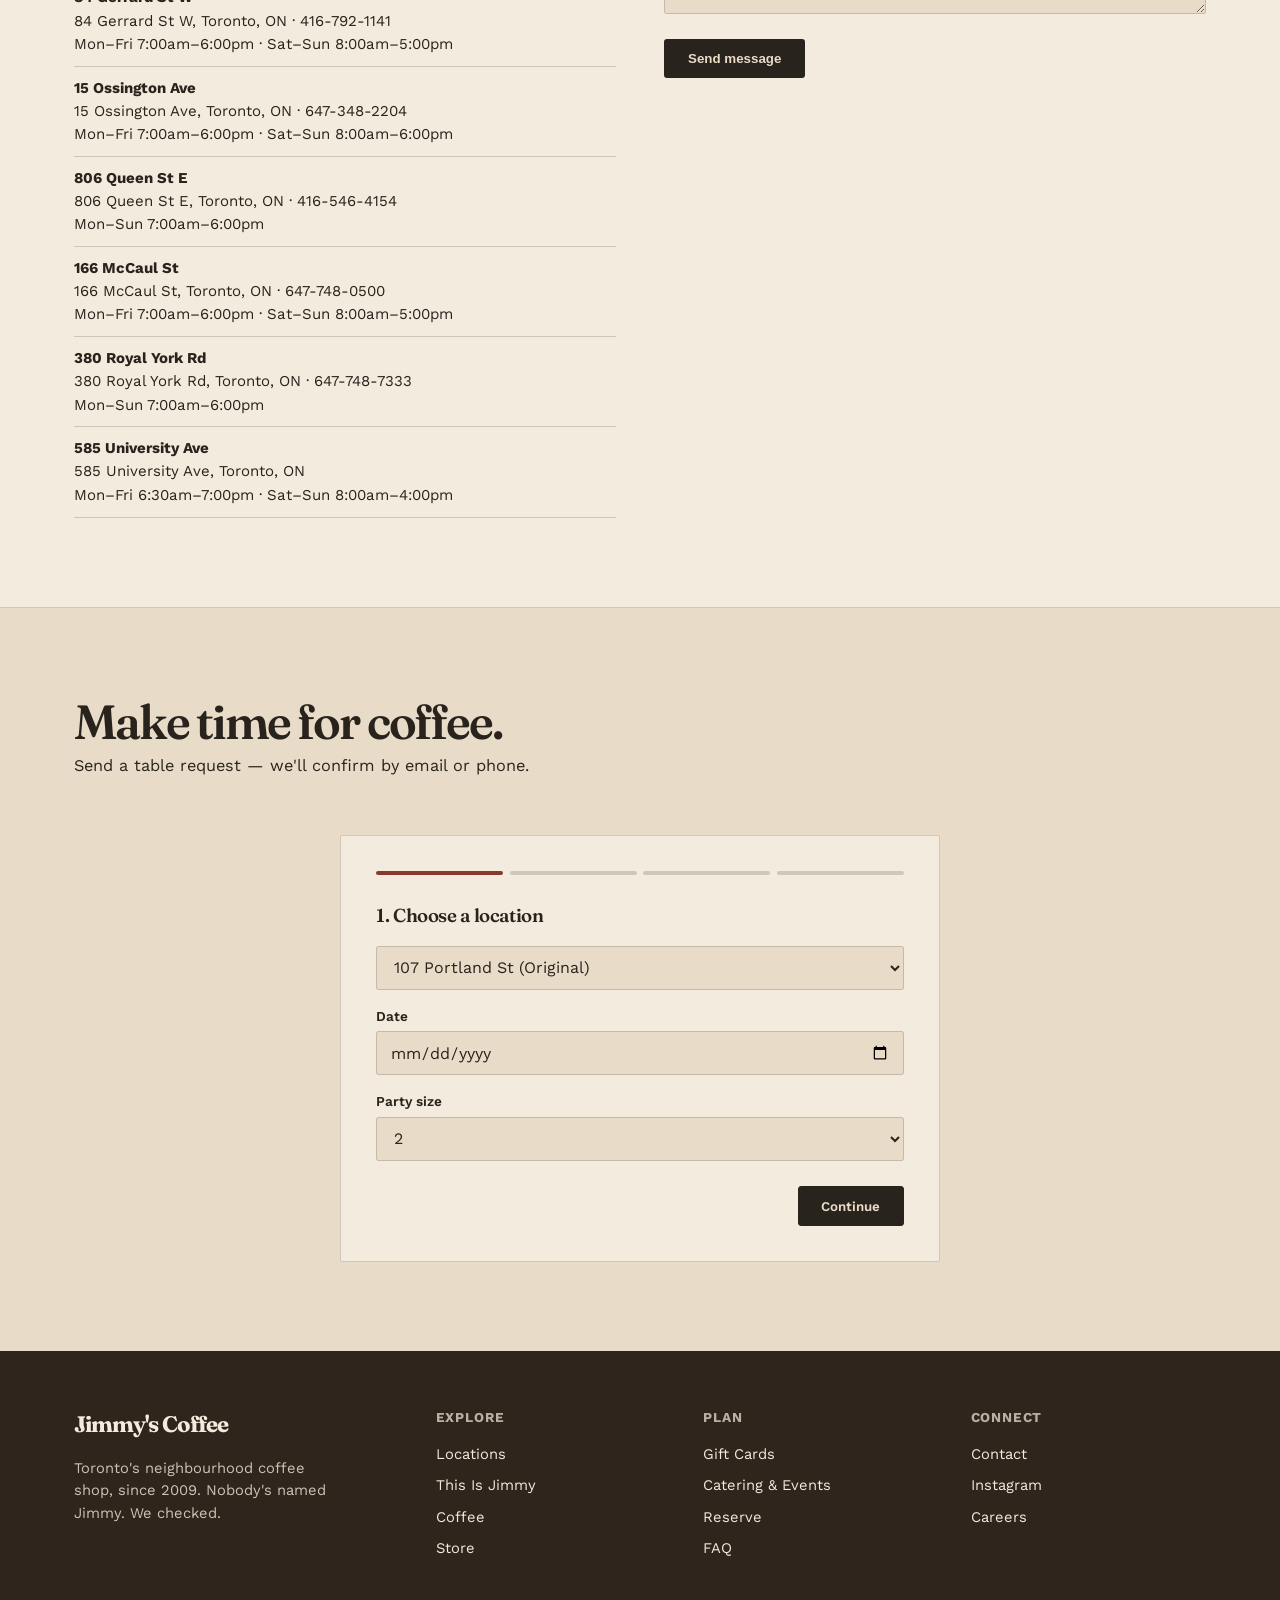
==== commit c6cb3309: "Add coordinated 3-second motion system across site" ====
--- a/index.html
+++ b/index.html
@@ -468,7 +468,7 @@
 
 /* HERO LEGIBILITY FIX — keep the photography, strengthen contrast behind all hero content */
 .hero{background:#21170f;isolation:isolate}
-.hero img,.hero video{z-index:0;filter:brightness(.48) saturate(.78)}
+
 .hero::after{
   inset:0;height:auto;z-index:1;pointer-events:none;
   background:
@@ -488,7 +488,7 @@
   .hero-inner{padding-top:4.5rem;padding-bottom:3rem}
 }
 
-/* VERIFIED SCREENSHOT FIX: restore dark navigation text on the cream header */
+/* VERIFIED SCREENSHOT FIX: restore dark navigation text on the cream header; retain hero video */
 header.site, header.site .nav{
   background:#F4ECDD!important;
   color:#221B12!important;
@@ -510,12 +510,34 @@
   border-color:#963B30!important;
   color:#fff!important;
 }
-/* The hero video contains oversized baked-in lettering that competes with the headline.
-   Use the clean storefront photograph instead. */
-.hero>video{display:none!important}
 .hero>img{
   display:block!important;
   filter:brightness(.62) saturate(.88)!important;
+}
+
+
+/* Unified 3-second motion system — hero video intentionally excluded */
+.jc-motion-item{
+  opacity:0;
+  transform:translate3d(0,22px,0);
+  transition:opacity 3s cubic-bezier(.22,1,.36,1),transform 3s cubic-bezier(.22,1,.36,1);
+  transition-delay:var(--jc-motion-delay,0ms);
+  will-change:opacity,transform;
+}
+.jc-motion-item.jc-motion-in{opacity:1;transform:translate3d(0,0,0)}
+.prod .swatch img,.bean img,.menu-item .left img,.feed-tile img,.loc-photo img{
+  transition:transform 3s cubic-bezier(.22,1,.36,1),filter 3s cubic-bezier(.22,1,.36,1);
+}
+.prod:hover .swatch img,.bean:hover img{transform:scale(1.035)}
+.menu-item{transition:transform 3s cubic-bezier(.22,1,.36,1),border-color 3s cubic-bezier(.22,1,.36,1)}
+.menu-item:hover{transform:translateX(4px);border-color:var(--brick)}
+.tier,.faq-item,.cta,.loc-actions a,.geo-btn{
+  transition-duration:3s;
+  transition-timing-function:cubic-bezier(.22,1,.36,1);
+}
+@media(prefers-reduced-motion:reduce){
+  .jc-motion-item{opacity:1!important;transform:none!important;transition:none!important}
+  .prod .swatch img,.bean img,.menu-item,.tier,.faq-item,.cta,.loc-actions a,.geo-btn{transition:none!important}
 }
 
 </style>
@@ -1324,6 +1346,40 @@
   }
 })();
 
+
+// Unified reveal choreography for sections, cards, menu items and products.
+// The hero and its video are deliberately not selected or modified.
+(function(){
+  const reduce=window.matchMedia('(prefers-reduced-motion: reduce)').matches;
+  const selector='h2,h3,h4,p,blockquote,.eyebrow,.sec-head,.story-grid>*,.jimmy-grid>*,.loc,.feed-tile,.menu-cat,.menu-item,.bean,.prod,.tier,.ev-hero,.faq-item,.map-wrap,.rsv-box,.contact-grid>* ,.gift-inner>* ,.foot-grid>*';
+  const sections=[...document.querySelectorAll('main section.reveal')];
+  if(reduce){return;}
+  const items=[];
+  sections.forEach(section=>{
+    const found=[...section.querySelectorAll(selector)];
+    const unique=[...new Set(found)].filter(el=>!el.closest('.hero'));
+    unique.forEach((el,index)=>{
+      if(el.classList.contains('jc-motion-item')) return;
+      el.classList.add('jc-motion-item');
+      el.style.setProperty('--jc-motion-delay',Math.min(index,7)*85+'ms');
+      items.push(el);
+    });
+  });
+  if(!('IntersectionObserver' in window)){
+    items.forEach(el=>el.classList.add('jc-motion-in'));
+    return;
+  }
+  const observer=new IntersectionObserver(entries=>{
+    entries.forEach(entry=>{
+      if(entry.isIntersecting){
+        entry.target.classList.add('jc-motion-in');
+        observer.unobserve(entry.target);
+      }
+    });
+  },{threshold:.12,rootMargin:'0px 0px -4% 0px'});
+  items.forEach(el=>observer.observe(el));
+})();
+
 </script>
   <button class="lb-next" onclick="lbStep(1)" aria-label="Next photo">&#8594;</button>
 </div>
